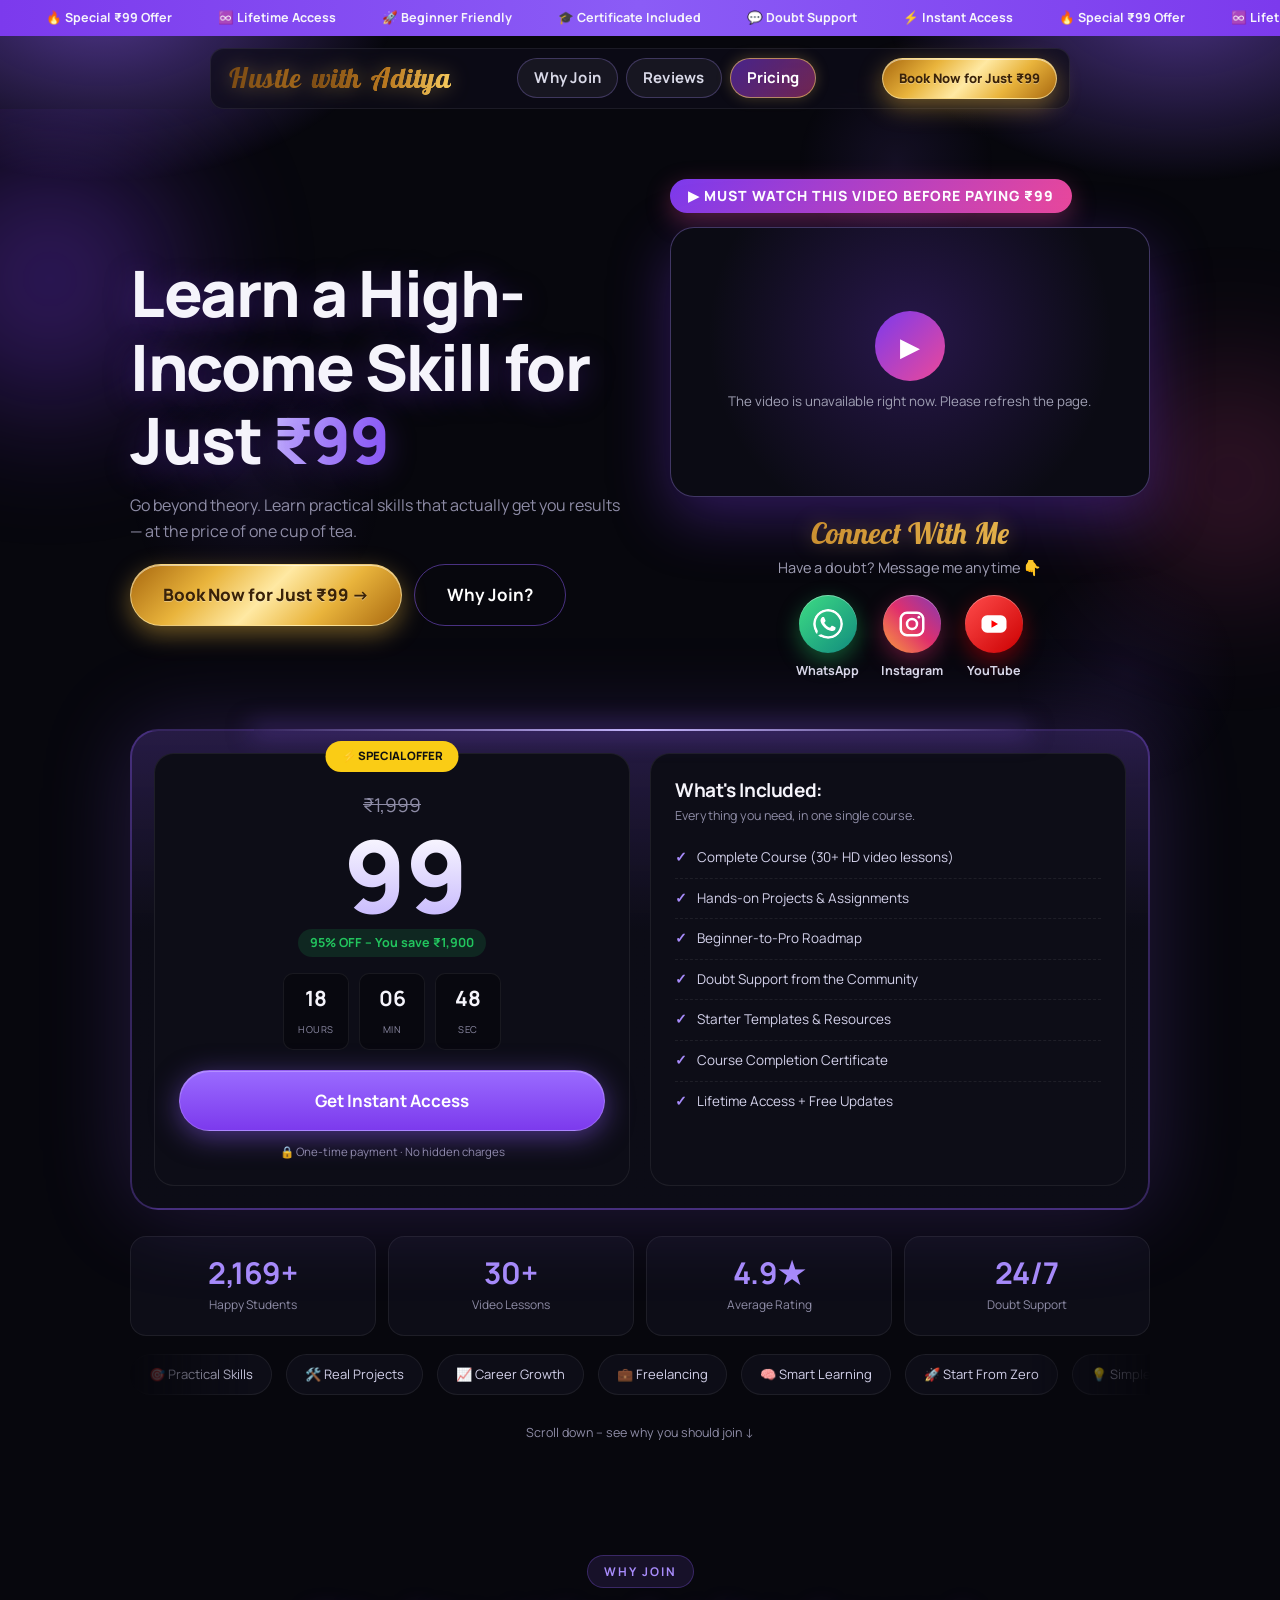
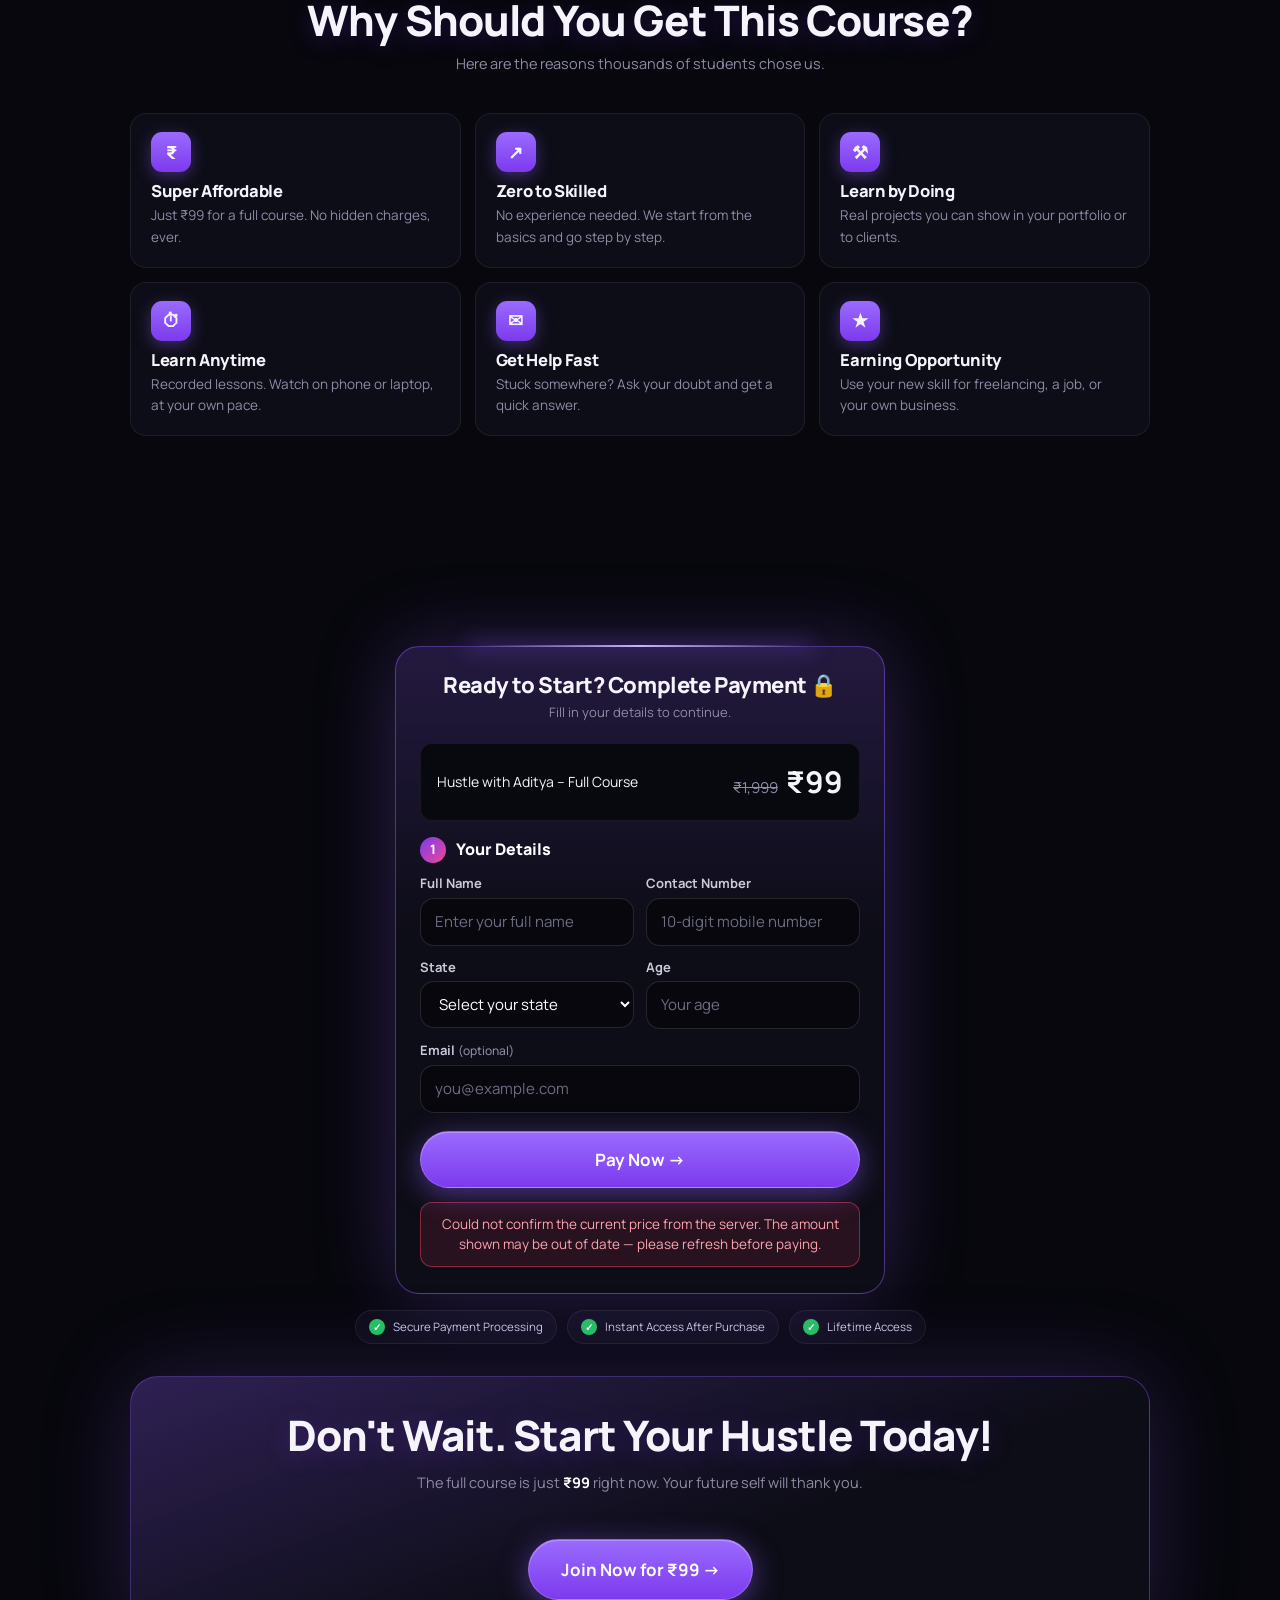
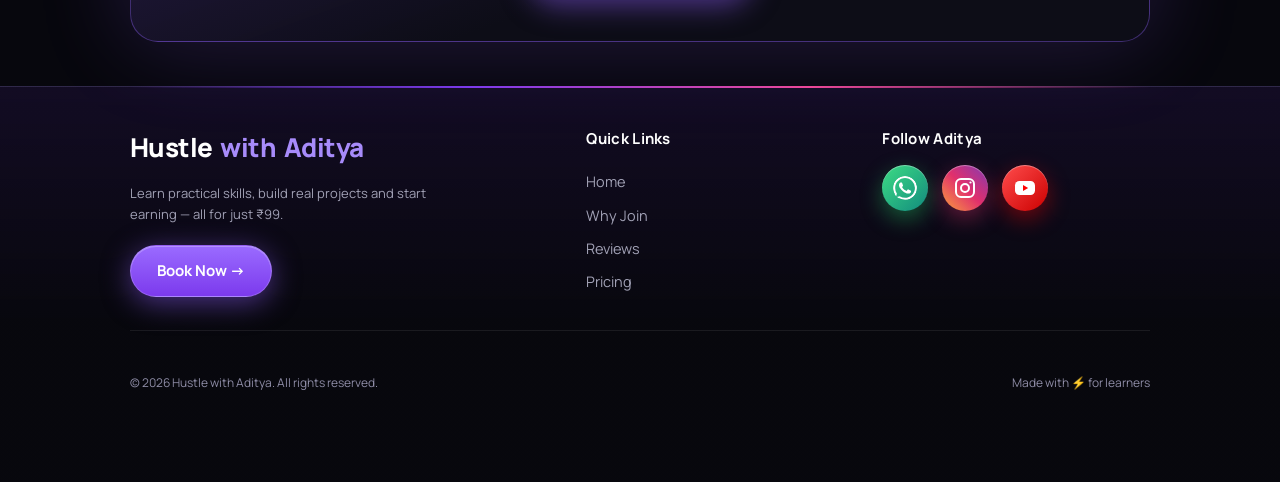
==== index.html @ 0414424e "frontend first commit" ====
<!DOCTYPE html>
<html lang="en">
<head>
<meta charset="UTF-8">
<meta name="viewport" content="width=device-width, initial-scale=1">
<title>Hustle with Aditya – Only ₹99</title>
<meta name="description" content="Learn a high-income skill for just ₹99. Beginner friendly, practical, lifetime access.">
<link href="https://fonts.googleapis.com/css2?family=Manrope:wght@400;500;600;700;800&display=swap" rel="stylesheet">

<link href="https://fonts.googleapis.com/css2?family=Lobster&display=swap" rel="stylesheet">
<link rel="icon" href="data:image/svg+xml,%3Csvg xmlns=%27http://www.w3.org/2000/svg%27 viewBox=%270 0 100 100%27%3E%3Ctext y=%27.9em%27 font-size=%2790%27%3E⚡%3C/text%3E%3C/svg%3E">
<link rel="stylesheet" href="css/main.css">
<link rel="stylesheet" href="css/custom.css">
</head>
<body>
<div class="progress" id="progress"></div>

<!-- ============ TOP TICKER ============ -->
<div class="ticker"><div class="move">
  <span>🔥 Special ₹99 Offer</span><span>♾️ Lifetime Access</span><span>🚀 Beginner Friendly</span><span>🎓 Certificate Included</span><span>💬 Doubt Support</span><span>⚡ Instant Access</span>
  <span>🔥 Special ₹99 Offer</span><span>♾️ Lifetime Access</span><span>🚀 Beginner Friendly</span><span>🎓 Certificate Included</span><span>💬 Doubt Support</span><span>⚡ Instant Access</span>
</div></div>

<!-- ============ NAVBAR ============ -->
<header id="header">
  <div class="nav">
    <a href="#top" class="logo">Hustle <span>with Aditya</span></a>
    <div class="links" id="links">
      <a href="#why">Why Join</a><a href="#reviews">Reviews</a><a href="#pay">Pricing</a>
    </div>
    <a href="#pay" class="btn btn-gold">Book Now<span class="long"> for Just ₹99</span></a>
    <button class="burger" id="burger" aria-label="Menu">☰</button>
  </div>
</header>

<!-- ======================================================= -->
<!-- PAGE 1 : ₹99 + ALL DETAILS                              -->
<!-- ======================================================= -->
<section class="hero" id="top">
  <div class="blob a"></div><div class="blob b"></div>
  <div class="wrap">
    <!-- HERO: text on left, video on right -->
    <div class="hero-split">
      <div class="hero-copy">
        <h1>Learn a High-Income Skill for Just <span class="gt">₹99</span></h1>
        <p class="lead">Go beyond theory. Learn practical skills that actually get you results — at the price of one cup of tea.</p>
        <div class="cta-row">
          <a href="#pay" class="btn lg pulse btn-gold">Book Now for Just ₹99 →</a>
          <a href="#why" class="btn lg ghost">Why Join?</a>
        </div>
      </div>

      <!-- VIDEO AREA: the hero video is set from the Super Admin (Bunny.net) and loaded by js/modules/video.js -->
      <div class="hero-video">
        <div class="must-watch">▶ Must Watch This Video Before Paying ₹99</div>
        <div class="video-box" id="videoBox">
          <div class="video-ph" id="heroVideoMsg" role="status"><span class="play">▶</span><small>Loading video…</small></div>
        </div>

        <!-- CONNECT WITH ME -->
        <div class="connect">
          <div class="connect-title">Connect With Me</div>
          <p class="connect-sub">Have a doubt? Message me anytime 👇</p>
          <div class="connect-icons">
            <a class="soc wa" href="https://wa.me/917052866594?text=Hi%20Aditya%2C%20I%20want%20to%20know%20more%20about%20the%20course." target="_blank" rel="noopener noreferrer" aria-label="Chat on WhatsApp"><svg viewBox="0 0 24 24" aria-hidden="true"><path fill="#fff" d="M17.472 14.382c-.297-.149-1.758-.867-2.03-.967-.273-.099-.471-.148-.67.15-.197.297-.767.966-.94 1.164-.173.199-.347.223-.644.075-.297-.15-1.255-.463-2.39-1.475-.883-.788-1.48-1.761-1.653-2.059-.173-.297-.018-.458.13-.606.134-.133.298-.347.446-.52.149-.174.198-.298.298-.497.099-.198.05-.371-.025-.52-.075-.149-.669-1.612-.916-2.207-.242-.579-.487-.5-.669-.51-.173-.008-.371-.01-.57-.01-.198 0-.52.074-.792.372-.272.297-1.04 1.016-1.04 2.479 0 1.462 1.065 2.875 1.213 3.074.149.198 2.096 3.2 5.077 4.487.709.306 1.262.489 1.694.625.712.227 1.36.195 1.871.118.571-.085 1.758-.719 2.006-1.413.248-.694.248-1.289.173-1.413-.074-.124-.272-.198-.57-.347m-5.421 7.403h-.004a9.87 9.87 0 01-5.031-1.378l-.361-.214-3.741.982.998-3.648-.235-.374a9.86 9.86 0 01-1.51-5.26c.001-5.45 4.436-9.884 9.888-9.884 2.64 0 5.122 1.03 6.988 2.898a9.825 9.825 0 012.893 6.994c-.003 5.45-4.437 9.884-9.885 9.884m8.413-18.297A11.815 11.815 0 0012.05 0C5.495 0 .16 5.335.157 11.892c0 2.096.547 4.142 1.588 5.945L.057 24l6.305-1.654a11.882 11.882 0 005.683 1.448h.005c6.554 0 11.89-5.335 11.893-11.893a11.821 11.821 0 00-3.48-8.413Z"/></svg><span>WhatsApp</span></a>
            <a class="soc ig" href="https://www.instagram.com/hustlewithaditya_/" target="_blank" rel="noopener noreferrer" aria-label="Follow on Instagram"><svg viewBox="0 0 24 24" aria-hidden="true" fill="none" stroke="#fff" stroke-width="2" stroke-linecap="round" stroke-linejoin="round"><rect x="3" y="3" width="18" height="18" rx="5"/><circle cx="12" cy="12" r="4"/><circle cx="17.5" cy="6.5" r="1.1" fill="#fff" stroke="none"/></svg><span>Instagram</span></a>
            <a class="soc yt" href="https://youtube.com/@adityasriv_19" target="_blank" rel="noopener noreferrer" aria-label="Watch on YouTube"><svg viewBox="0 0 24 24" aria-hidden="true"><rect x="2" y="5" width="20" height="14" rx="4.5" fill="#fff"/><path d="M10 9l5.2 3L10 15z" fill="#ff0000"/></svg><span>YouTube</span></a>
          </div>
        </div>
      </div>
    </div>

    <div class="frame reveal">
      <div class="fgrid">
        <div class="pricebox">
          <div class="tag" data-offer>⚡ SPECIAL OFFER</div>
          <div class="old" data-compare data-list-price>₹1,999</div>
          <div class="price"><sup data-cur>₹</sup><span data-price-num>99</span></div>
          <div class="save" data-compare data-save>95% OFF – You save ₹1,900</div>
          <div class="timer" data-offer>
            <div><b id="cd-h">00</b><small>Hours</small></div>
            <div><b id="cd-m">00</b><small>Min</small></div>
            <div><b id="cd-s">00</b><small>Sec</small></div>
          </div>
          <a href="#pay" class="btn full lg">Get Instant Access</a>
          <div class="left-note">🔒 One-time payment · No hidden charges</div>
        </div>
        <div class="inc">
          <h3>What's Included:</h3>
          <p class="s">Everything you need, in one single course.</p>
          <ul>
            <li>Complete Course (30+ HD video lessons)</li>
            <li>Hands-on Projects &amp; Assignments</li>
            <li>Beginner-to-Pro Roadmap</li>
            <li>Doubt Support from the Community</li>
            <li>Starter Templates &amp; Resources</li>
            <li>Course Completion Certificate</li>
            <li>Lifetime Access + Free Updates</li>
          </ul>
        </div>
      </div>
    </div>

    <div class="stats">
      <div class="card stat reveal"><b data-count="2169" data-suffix="+">0</b><small>Happy Students</small></div>
      <div class="card stat reveal"><b data-count="30" data-suffix="+">0</b><small>Video Lessons</small></div>
      <div class="card stat reveal"><b data-count="4.9" data-dec="1" data-suffix="★">0</b><small>Average Rating</small></div>
      <div class="card stat reveal"><b>24/7</b><small>Doubt Support</small></div>
    </div>

    <div class="skills"><div class="move">
      <span>🎯 Practical Skills</span><span>🛠️ Real Projects</span><span>📈 Career Growth</span><span>💼 Freelancing</span><span>🧠 Smart Learning</span><span>🚀 Start From Zero</span><span>💡 Simple Language</span>
      <span>🎯 Practical Skills</span><span>🛠️ Real Projects</span><span>📈 Career Growth</span><span>💼 Freelancing</span><span>🧠 Smart Learning</span><span>🚀 Start From Zero</span><span>💡 Simple Language</span>
    </div></div>
    <div class="scroll">Scroll down – see why you should join ↓</div>
  </div>
</section>

<!-- ======================================================= -->
<!-- PAGE 2 : WHY SHOULD YOU GET THIS                        -->
<!-- ======================================================= -->
<section class="section" id="why">
  <div class="wrap">
    <div class="label">Why Join</div>
    <h2 class="reveal">Why Should You Get This Course?</h2>
    <p class="sub reveal">Here are the reasons thousands of students chose us.</p>
    <div class="grid3">
      <div class="card hover feat reveal"><div class="ic">₹</div><h3>Super Affordable</h3><p>Just ₹99 for a full course. No hidden charges, ever.</p></div>
      <div class="card hover feat reveal"><div class="ic">↗</div><h3>Zero to Skilled</h3><p>No experience needed. We start from the basics and go step by step.</p></div>
      <div class="card hover feat reveal"><div class="ic">⚒</div><h3>Learn by Doing</h3><p>Real projects you can show in your portfolio or to clients.</p></div>
      <div class="card hover feat reveal"><div class="ic">⏱</div><h3>Learn Anytime</h3><p>Recorded lessons. Watch on phone or laptop, at your own pace.</p></div>
      <div class="card hover feat reveal"><div class="ic">✉</div><h3>Get Help Fast</h3><p>Stuck somewhere? Ask your doubt and get a quick answer.</p></div>
      <div class="card hover feat reveal"><div class="ic">★</div><h3>Earning Opportunity</h3><p>Use your new skill for freelancing, a job, or your own business.</p></div>
    </div>
  </div>
</section>

<!-- ======================================================= -->
<!-- PAGE 3 : TESTIMONIALS + PAYMENT                         -->
<!-- ======================================================= -->
<section class="section social-proof" id="reviews">
  <div class="wrap">
    <div id="tWrap" hidden>
      <div class="label">Social Proof</div>
      <h2 class="sp-title reveal show">Real People. Real Proof.<br><span class="gt">See What Real Learners Have Done.</span></h2>
      <p class="sub reveal show">Hear it from learners themselves.</p>
      <div class="tgrid" id="tGrid"></div>
    </div>
  </div>
</section>

<section class="section" id="payment-section" style="padding-top:30px">
  <div class="wrap">
    <!-- PAYMENT -->
    <div class="pay reveal" id="pay">
      <h3>Ready to Start? Complete Payment 🔒</h3>
      <p class="s">Fill in your details to continue.</p>
      <div class="sum"><span>Hustle with Aditya – Full Course</span><span><s data-compare data-list-price>₹1,999</s><b>₹99</b></span></div>

      <!-- STEP 1 : CUSTOMER DETAILS -->
      <div class="step-title"><span>1</span>Your Details</div>
      <div class="details" id="details" novalidate>
        <div class="field">
          <label for="cName">Full Name</label>
          <input type="text" id="cName" placeholder="Enter your full name" autocomplete="name" maxlength="60">
          <small class="err" data-for="cName"></small>
        </div>
        <div class="field">
          <label for="cPhone">Contact Number</label>
          <input type="tel" id="cPhone" placeholder="10-digit mobile number" inputmode="numeric" autocomplete="tel-national" maxlength="10">
          <small class="err" data-for="cPhone"></small>
        </div>
        <div class="field">
          <label for="cState">State</label>
          <select id="cState" autocomplete="address-level1"><option value="">Select your state</option><option value="Andaman and Nicobar Islands">Andaman and Nicobar Islands</option><option value="Andhra Pradesh">Andhra Pradesh</option><option value="Arunachal Pradesh">Arunachal Pradesh</option><option value="Assam">Assam</option><option value="Bihar">Bihar</option><option value="Chandigarh">Chandigarh</option><option value="Chhattisgarh">Chhattisgarh</option><option value="Dadra and Nagar Haveli and Daman and Diu">Dadra and Nagar Haveli and Daman and Diu</option><option value="Delhi">Delhi</option><option value="Goa">Goa</option><option value="Gujarat">Gujarat</option><option value="Haryana">Haryana</option><option value="Himachal Pradesh">Himachal Pradesh</option><option value="Jammu and Kashmir">Jammu and Kashmir</option><option value="Jharkhand">Jharkhand</option><option value="Karnataka">Karnataka</option><option value="Kerala">Kerala</option><option value="Ladakh">Ladakh</option><option value="Lakshadweep">Lakshadweep</option><option value="Madhya Pradesh">Madhya Pradesh</option><option value="Maharashtra">Maharashtra</option><option value="Manipur">Manipur</option><option value="Meghalaya">Meghalaya</option><option value="Mizoram">Mizoram</option><option value="Nagaland">Nagaland</option><option value="Odisha">Odisha</option><option value="Puducherry">Puducherry</option><option value="Punjab">Punjab</option><option value="Rajasthan">Rajasthan</option><option value="Sikkim">Sikkim</option><option value="Tamil Nadu">Tamil Nadu</option><option value="Telangana">Telangana</option><option value="Tripura">Tripura</option><option value="Uttar Pradesh">Uttar Pradesh</option><option value="Uttarakhand">Uttarakhand</option><option value="West Bengal">West Bengal</option><option value="Outside India">Outside India</option></select>
          <small class="err" data-for="cState"></small>
        </div>
        <div class="field">
          <label for="cAge">Age</label>
          <input type="number" id="cAge" placeholder="Your age" min="13" max="100" inputmode="numeric">
          <small class="err" data-for="cAge"></small>
        </div>
        <div class="field field-wide">
          <label for="cEmail">Email <span class="opt">(optional)</span></label>
          <input type="email" id="cEmail" placeholder="you@example.com" autocomplete="email" inputmode="email" maxlength="80">
          <small class="err" data-for="cEmail"></small>
        </div>
      </div>

      <div class="hp" aria-hidden="true"><label for="cWebsite">Leave this empty</label><input id="cWebsite" name="website" type="text" tabindex="-1" autocomplete="off"></div>
            <button class="btn full lg pulse" id="payBtn" type="button">Pay Now →</button>
      <div class="pay-status" id="payStatus" role="status" aria-live="polite" hidden></div>
      <div class="pay-status" id="priceNote" role="status" hidden></div>
    </div>
    <div class="badges"><span>Secure Payment Processing</span><span>Instant Access After Purchase</span><span>Lifetime Access</span></div>
  </div>
</section>

<!-- ============ FINAL CTA ============ -->
<section style="padding:10px 0 20px">
  <div class="wrap">
    <div class="final reveal">
      <h2>Don't Wait. Start Your Hustle Today!</h2>
      <p class="sub">The full course is just <b style="color:#fff">₹99</b> right now. Your future self will thank you.</p>
      <a href="#pay" class="btn lg pulse">Join Now for ₹99 →</a>
    </div>
  </div>
</section>

<!-- ============ FOOTER ============ -->
<footer class="site-footer">
  <div class="wrap">
    <div class="sf-top">
      <div class="sf-brand">
        <a href="#top" class="logo">Hustle <span>with Aditya</span></a>
        <p>Learn practical skills, build real projects and start earning — all for just ₹99.</p>
        <a href="#pay" class="btn">Book Now →</a>
      </div>
      <div class="sf-col">
        <h4>Quick Links</h4>
        <a href="#top">Home</a>
        <a href="#why">Why Join</a>
        <a href="#reviews">Reviews</a>
        <a href="#pay">Pricing</a>
      </div>
      <div class="sf-col">
        <h4>Follow Aditya</h4>
        <div class="sf-social">
          <a class="soc wa" href="https://wa.me/917052866594?text=Hi%20Aditya%2C%20I%20want%20to%20know%20more%20about%20the%20course." target="_blank" rel="noopener noreferrer" aria-label="Chat on WhatsApp"><svg viewBox="0 0 24 24" aria-hidden="true"><path fill="#fff" d="M17.472 14.382c-.297-.149-1.758-.867-2.03-.967-.273-.099-.471-.148-.67.15-.197.297-.767.966-.94 1.164-.173.199-.347.223-.644.075-.297-.15-1.255-.463-2.39-1.475-.883-.788-1.48-1.761-1.653-2.059-.173-.297-.018-.458.13-.606.134-.133.298-.347.446-.52.149-.174.198-.298.298-.497.099-.198.05-.371-.025-.52-.075-.149-.669-1.612-.916-2.207-.242-.579-.487-.5-.669-.51-.173-.008-.371-.01-.57-.01-.198 0-.52.074-.792.372-.272.297-1.04 1.016-1.04 2.479 0 1.462 1.065 2.875 1.213 3.074.149.198 2.096 3.2 5.077 4.487.709.306 1.262.489 1.694.625.712.227 1.36.195 1.871.118.571-.085 1.758-.719 2.006-1.413.248-.694.248-1.289.173-1.413-.074-.124-.272-.198-.57-.347m-5.421 7.403h-.004a9.87 9.87 0 01-5.031-1.378l-.361-.214-3.741.982.998-3.648-.235-.374a9.86 9.86 0 01-1.51-5.26c.001-5.45 4.436-9.884 9.888-9.884 2.64 0 5.122 1.03 6.988 2.898a9.825 9.825 0 012.893 6.994c-.003 5.45-4.437 9.884-9.885 9.884m8.413-18.297A11.815 11.815 0 0012.05 0C5.495 0 .16 5.335.157 11.892c0 2.096.547 4.142 1.588 5.945L.057 24l6.305-1.654a11.882 11.882 0 005.683 1.448h.005c6.554 0 11.89-5.335 11.893-11.893a11.821 11.821 0 00-3.48-8.413Z"/></svg></a>
          <a class="soc ig" href="https://www.instagram.com/hustlewithaditya_/" target="_blank" rel="noopener noreferrer" aria-label="Follow on Instagram"><svg viewBox="0 0 24 24" aria-hidden="true" fill="none" stroke="#fff" stroke-width="2" stroke-linecap="round" stroke-linejoin="round"><rect x="3" y="3" width="18" height="18" rx="5"/><circle cx="12" cy="12" r="4"/><circle cx="17.5" cy="6.5" r="1.1" fill="#fff" stroke="none"/></svg></a>
          <a class="soc yt" href="https://youtube.com/@adityasriv_19" target="_blank" rel="noopener noreferrer" aria-label="Watch on YouTube"><svg viewBox="0 0 24 24" aria-hidden="true"><rect x="2" y="5" width="20" height="14" rx="4.5" fill="#fff"/><path d="M10 9l5.2 3L10 15z" fill="#ff0000"/></svg></a>
        </div>
      </div>
    </div>
    <div class="sf-bottom">
      <small>© 2026 Hustle with Aditya. All rights reserved.</small>
      <small>Made with ⚡ for learners</small>
    </div>
  </div>
</footer>

<div class="sticky"><div><b>₹99</b><s data-compare data-list-price>₹1,999</s></div><a href="#pay" class="btn">Book Now</a></div>

<!-- scripts (config.js must be first) -->
<script src="https://checkout.razorpay.com/v1/checkout.js"></script>
<script src="js/config.js"></script>
<script src="js/modules/api.js"></script>
<script src="js/modules/navbar.js"></script>
<script src="js/modules/countdown.js"></script>
<script src="js/modules/counters.js"></script>
<script src="js/modules/reveal.js"></script>
<script src="js/modules/price.js"></script>
<script src="js/modules/video.js"></script>
<script src="js/modules/testimonials.js"></script>
<script src="js/modules/payment.js"></script>
<script src="js/pop.js"></script>
<script src="js/details.js"></script>
<script src="js/menu-close.js"></script>
</body>
</html>
---- css/main.css ----
/* ===== MAIN STYLESHEET – imports every part (order matters, responsive last) ===== */
@import url('base/variables.css');
@import url('base/base.css');
@import url('components/components.css');
@import url('layout/navbar.css');
@import url('sections/hero.css');
@import url('sections/why.css');
@import url('sections/curriculum.css');
@import url('sections/bonus.css');
@import url('sections/instructor.css');
@import url('sections/feedback.css');
@import url('sections/reviews.css');
@import url('sections/payment.css');
@import url('sections/faq.css');
@import url('layout/footer.css');
@import url('layout/responsive.css');
---- css/custom.css ----
/* =========================================================
   custom.css  (loaded AFTER main.css so it overrides it)
   1) Capsule (pill) buttons   2) Hero video layout
   ========================================================= */

/* ---------- 1. CAPSULE BUTTONS ---------- */
.btn,
a.btn,
button.btn {
  border-radius: 999px !important;
}
.btn.ghost { border-radius: 999px !important; }

/* glow/dark box around the main CTA row also becomes capsule */
.cta-row { border-radius: 999px; }

/* ---------- 2. HERO: TEXT LEFT + VIDEO RIGHT ---------- */
.hero-split {
  display: grid;
  grid-template-columns: 1.05fr 1fr;
  gap: 48px;
  align-items: center;
  text-align: left;
  margin-bottom: 56px;
}
.hero-copy { text-align: left; }
.hero-copy h1 { text-align: left; margin-left: 0; }
.hero-copy .lead { text-align: left; margin-left: 0; margin-right: 0; }
.hero-copy .cta-row { justify-content: flex-start; }
.hero-copy .chips { justify-content: flex-start; }

.hero-video { width: 100%; }
.video-box {
  position: relative;
  width: 100%;
  aspect-ratio: 16 / 9;
  border-radius: 24px;
  overflow: hidden;
  background: #0b0b14;
  border: 1px solid rgba(167, 139, 250, .35);
  box-shadow: 0 20px 60px rgba(124, 58, 237, .35);
}
.video-box video,
.video-box iframe {
  position: absolute; inset: 0;
  width: 100%; height: 100%;
  border: 0; object-fit: cover;
  z-index: 2;
  background: #0b0b14;
}
/* placeholder shown behind the video until a video file is added */
.video-ph {
  position: absolute; inset: 0; z-index: 1;
  display: flex; flex-direction: column;
  align-items: center; justify-content: center; gap: 10px;
  color: #a1a1b5;
  background: radial-gradient(circle at 50% 40%, rgba(124,58,237,.25), transparent 70%);
}
.video-ph .play {
  width: 70px; height: 70px; border-radius: 50%;
  display: grid; place-items: center; font-size: 26px; color: #fff;
  background: linear-gradient(135deg, #7c3aed, #ec4899);
}

/* ---------- tablet / mobile: video goes below the text ---------- */
@media (max-width: 900px) {
  .hero-split { grid-template-columns: 1fr; gap: 32px; text-align: center; }
  .hero-copy,
  .hero-copy h1,
  .hero-copy .lead { text-align: center; margin-left: auto; margin-right: auto; }
  .hero-copy .cta-row,
  .hero-copy .chips { justify-content: center; }
}

/* ---------- 3. FOOTER ---------- */
footer.site-footer {
  position: relative;
  margin-top: 40px;
  padding: 56px 0 90px;           /* extra bottom space so sticky bar never covers text */
  text-align: left;
  background: linear-gradient(180deg, rgba(124,58,237,.10), rgba(8,8,14,.95) 60%);
  border-top: 1px solid rgba(167,139,250,.25);
}
footer.site-footer::before {       /* glowing gradient line on top */
  content: ""; position: absolute; top: -1px; left: 10%; right: 10%; height: 2px;
  background: linear-gradient(90deg, transparent, #7c3aed, #ec4899, transparent);
  filter: blur(.5px);
}
.sf-top {
  display: grid;
  grid-template-columns: 1.6fr 1fr 1fr;
  gap: 40px;
  padding-bottom: 36px;
  border-bottom: 1px solid rgba(255,255,255,.08);
}
.sf-brand p { color: #a1a1b5; max-width: 340px; margin: 14px 0 20px; line-height: 1.6; }
.sf-col h4 { color: #fff; font-size: 15px; margin: 0 0 14px; letter-spacing: .3px; }
.sf-col a {
  display: block; color: #a1a1b5; text-decoration: none;
  padding: 5px 0; font-size: 14.5px; transition: color .2s, transform .2s;
}
.sf-col a:hover { color: #c4b5fd; transform: translateX(4px); }
.sf-bottom {
  display: flex; justify-content: space-between; gap: 12px; flex-wrap: wrap;
  padding-top: 22px; color: #7c7c92;
}
@media (max-width: 800px) {
  .sf-top { grid-template-columns: 1fr 1fr; }
  .sf-brand { grid-column: 1 / -1; }
}
@media (max-width: 480px) {
  .sf-top { grid-template-columns: 1fr; }
  .sf-bottom { justify-content: center; text-align: center; }
}

/* ---------- 4. "MUST WATCH" LABEL ---------- */
.must-watch {
  display: inline-block;
  margin-bottom: 14px;
  padding: 8px 18px;
  border-radius: 999px;
  font-weight: 800; font-size: 14px; letter-spacing: 1px; text-transform: uppercase;
  color: #fff;
  background: linear-gradient(135deg, #7c3aed, #ec4899);
  box-shadow: 0 8px 24px rgba(236,72,153,.35);
}

/* ---------- 6. POP-UP STYLE HEADINGS (all sections) ---------- */
h1, h2, h3 { font-weight: 800; letter-spacing: -0.02em; line-height: 1.15; }
h1 { text-shadow: 0 6px 30px rgba(124,58,237,.35); }
h2 { text-shadow: 0 4px 24px rgba(124,58,237,.28); }
h1.pop, h2.pop { opacity: 0; transform: scale(.85) translateY(24px); }
h1.pop-in, h2.pop-in { animation: popUp .7s cubic-bezier(.34,1.56,.64,1) forwards; }
@keyframes popUp {
  0%   { opacity: 0; transform: scale(.85) translateY(24px); }
  70%  { opacity: 1; transform: scale(1.04) translateY(0); }
  100% { opacity: 1; transform: scale(1) translateY(0); }
}
@media (prefers-reduced-motion: reduce) {
  h1.pop, h2.pop { opacity: 1; transform: none; animation: none !important; }
}

/* ---------- 7. PAYMENT BOX: DETAILS FORM ---------- */
.pay .step-title {
  display: flex; align-items: center; gap: 10px;
  margin: 22px 0 12px; text-align: left;
  font-weight: 800; font-size: 16px; color: #fff;
}
.pay .step-title span {
  width: 26px; height: 26px; border-radius: 50%;
  display: grid; place-items: center; font-size: 13px;
  background: linear-gradient(135deg, #7c3aed, #ec4899);
}
.pay .details {
  display: grid; grid-template-columns: 1fr 1fr; gap: 14px 14px; text-align: left;
}
.pay .field { display: flex; flex-direction: column; gap: 6px; }
.pay .field label { font-size: 13px; font-weight: 700; color: #c9c9da; }
.pay .field input,
.pay .field select {
  width: 100%; padding: 13px 16px; font: inherit; font-size: 15px; color: #fff;
  background: #07070d; border: 1px solid rgba(255,255,255,.12);
  border-radius: 14px; outline: none; transition: border-color .2s, box-shadow .2s;
}
.pay .field select option { background: #0b0b14; color: #fff; }
.pay .field input::placeholder { color: #6d6d83; }
.pay .field input:focus,
.pay .field select:focus {
  border-color: #8b5cf6; box-shadow: 0 0 0 3px rgba(139,92,246,.25);
}
.pay .field .invalid { border-color: #f43f5e; }
.pay .err { min-height: 0; color: #fb7185; font-size: 12.5px; }
.pay .err:empty { display: none; }
@media (max-width: 560px) { .pay .details { grid-template-columns: 1fr; } }

/* ---------- 8. LOGO TEXT: H1-style bold + pop-in ---------- */
header .logo, footer .logo {
  font-weight: 800; letter-spacing: -0.02em; gap: 0;
}
header .logo { animation: popUp .8s cubic-bezier(.34,1.56,.64,1) both; }
@media (prefers-reduced-motion: reduce) { header .logo { animation: none; } }

/* pay box: spacing before the Pay Now button now that payment methods are gone */
.pay .details { margin-bottom: 22px; }

/* ---------- 9. NAVBAR LINKS: bigger & clearer ---------- */
header .links a {
  font-weight: 700;
  transition: color .2s, text-shadow .2s, transform .2s;
}
header .links a:not(.active) { color: #d9d9e8; }
header .links a:hover { color: #fff; text-shadow: 0 0 14px rgba(167,139,250,.9); transform: translateY(-2px); }
@media (min-width: 901px) {
  header .links { gap: 6px; }
  header .links a { font-size: 17.5px; padding: 8px 14px; }
}

/* ---------- 10. ALL BUTTONS: jump + shine ---------- */
.btn {
  position: relative;
  overflow: hidden;
  isolation: isolate;
  animation: btnJump 3.2s ease-in-out infinite;
  transition: transform .25s cubic-bezier(.34,1.56,.64,1), box-shadow .25s, filter .25s;
}
/* shine streak that sweeps across the button */
.btn::after {
  content: "";
  position: absolute; top: -20%; bottom: -20%; left: -80%;
  width: 55%;
  background: linear-gradient(105deg, transparent 0%, rgba(255,255,255,.65) 50%, transparent 100%);
  transform: skewX(-20deg);
  pointer-events: none;
  z-index: 1;
  animation: btnShine 3.2s ease-in-out infinite;
}
/* cursor NOT on button: gentle attention-grabbing jump + shine (above).
   cursor ON button: bigger lift, brighter glow, fast shine */
.btn:hover {
  animation: none;
  transform: translateY(-5px) scale(1.07);
  box-shadow: 0 14px 34px rgba(168,85,247,.6), 0 0 0 4px rgba(167,139,250,.18);
  filter: brightness(1.12);
}
.btn:hover::after { animation: btnShineFast .7s linear infinite; }
.btn:active { transform: translateY(-1px) scale(.98); }

@keyframes btnJump {
  0%, 38%, 100% { transform: translateY(0) scale(1); }
  8%  { transform: translateY(-9px) scale(1.04); }
  16% { transform: translateY(0) scale(.98); }
  24% { transform: translateY(-4px) scale(1.02); }
  32% { transform: translateY(0) scale(1); }
}
@keyframes btnShine {
  0%, 20%  { left: -80%; }
  55%, 100% { left: 140%; }
}
@keyframes btnShineFast {
  0%   { left: -80%; }
  100% { left: 140%; }
}
@media (prefers-reduced-motion: reduce) {
  .btn, .btn::after { animation: none !important; }
}

/* ---------- 11. NAVBAR LOGO TEXT: golden-brown shine ---------- */
header .logo,
header .logo span {
  background-image: linear-gradient(100deg,
    #7a4a14 0%, #b9781f 22%, #f5c85c 40%, #fff1b8 50%, #f5c85c 60%, #b9781f 78%, #7a4a14 100%);
  background-size: 250% 100%;
  -webkit-background-clip: text;
          background-clip: text;
  -webkit-text-fill-color: transparent;
  color: transparent;
}
header .logo {
  filter: drop-shadow(0 0 10px rgba(245,200,92,.35));
  animation: popUp .8s cubic-bezier(.34,1.56,.64,1) both,
             goldShine 4s linear .8s infinite;
}
header .logo span { animation: goldShine 4s linear .8s infinite; }
@keyframes goldShine {
  0%   { background-position: 130% 0; }
  100% { background-position: -130% 0; }
}
@media (prefers-reduced-motion: reduce) {
  header .logo, header .logo span { animation: none; background-position: 50% 0; }
}

/* ---------- 12. LOGO: space between "Hustle" and "with Aditya" ---------- */
header .logo, footer .logo { gap: .3em; }

/* ---------- 13. LOGO: normal text flow so the space is always shown ---------- */
header .logo, footer .logo {
  display: inline-block;
  gap: 0;
  white-space: nowrap;
  word-spacing: .12em;
}
header .logo span, footer .logo span { display: inline; }

/* =========================================================
   14. MOBILE-FIRST POLISH (phones & small tablets)
   ========================================================= */
html { -webkit-text-size-adjust: 100%; }
body { overflow-x: hidden; -webkit-tap-highlight-color: transparent; }
img, video, iframe, svg { max-width: 100%; }
.hero { overflow: hidden; }
.sticky { padding-bottom: calc(10px + env(safe-area-inset-bottom, 0px)); }

/* touch devices: no "stuck" hover effects, keep the idle jump + shine */
@media (hover: none) {
  .btn:hover { animation: btnJump 3.2s ease-in-out infinite; transform: none; filter: none; }
  .btn:hover::after { animation: btnShine 3.2s ease-in-out infinite; }
  header .links a:hover { transform: none; text-shadow: none; }
  .sf-col a:hover { transform: none; }
}

/* ---------- tablet ( <= 900px ) ---------- */
@media (max-width: 900px) {
  .fgrid { grid-template-columns: 1fr !important; }
  .grid3, .tgrid { grid-template-columns: repeat(2, 1fr) !important; }
  .hero-video { text-align: center; }
  .must-watch { margin-bottom: 12px; }
  header .links a { font-size: 17px; }
}

/* ---------- phone ( <= 768px ) ---------- */
@media (max-width: 768px) {
  .wrap { padding-left: 18px !important; padding-right: 18px !important; }
  .section { padding-top: 54px; padding-bottom: 20px; }

  /* typography */
  h1 { font-size: clamp(30px, 8.4vw, 42px) !important; line-height: 1.12; }
  h2 { font-size: clamp(25px, 6.8vw, 34px) !important; line-height: 1.18; }
  .lead { font-size: 16px; line-height: 1.6; }
  .sub { font-size: 15px; }

  /* top ticker + navbar */
  .ticker { font-size: 12.5px; }
  header .logo { font-size: 18px; }
  header .nav > .btn { padding: 10px 18px; font-size: 14px; }

  /* hero */
  .hero { padding-top: 22px; }
  .hero-split { gap: 26px; margin-bottom: 36px; }
  .hero-copy .cta-row {
    flex-direction: column; align-items: stretch; gap: 12px;
    width: 100%;
  }
  .hero-copy .cta-row .btn {
    width: 100%; justify-content: center; text-align: center;
    padding-top: 16px; padding-bottom: 16px; font-size: 16px;
  }
  .video-box { border-radius: 18px; }

  /* offer box */
  .pricebox .price { font-size: 64px; }
  .timer { gap: 10px; }
  .timer > div { min-width: 0; flex: 1; }

  /* stats / scrolling strips */
  .stats { grid-template-columns: repeat(2, 1fr) !important; gap: 12px; }
  .scroll { display: none; }

  /* payment box */
  .pay { padding: 24px 16px !important; border-radius: 22px; }
  .pay .sum { flex-wrap: wrap; gap: 8px; }
  .pay .field input, .pay .field select { font-size: 16px; padding: 14px 16px; } /* 16px stops iPhone auto-zoom */
  .pay .details { margin-bottom: 18px; }
  #payBtn { padding-top: 17px; padding-bottom: 17px; font-size: 17px; }

  .badges { flex-direction: column; align-items: stretch; gap: 10px; }
  .badges span { text-align: center; }
  .rating-bar { flex-wrap: wrap; justify-content: center; gap: 6px 12px; text-align: center; }

  /* final call-to-action */
  .final { padding: 34px 18px !important; border-radius: 24px; }
  .final .btn { width: 100%; justify-content: center; }
}

/* ---------- small phone ( <= 600px ) ---------- */
@media (max-width: 600px) {
  .grid3, .tgrid { grid-template-columns: 1fr !important; }
  .btn.lg { font-size: 16px; }
}

/* ---------- very small phone ( <= 380px ) ---------- */
@media (max-width: 380px) {
  h1 { font-size: 28px !important; }
  header .logo { font-size: 16px; }
  header .nav > .btn { display: none; }   /* sticky "Book Now" bar already covers this */
  .pricebox .price { font-size: 54px; }
  .stats { gap: 10px; }
}

/* ---------- 15. EMAIL FIELD (optional) ---------- */
.pay .field-wide { grid-column: 1 / -1; }
.pay .field .opt { font-weight: 500; color: #8a8aa0; font-size: 12px; }

/* ---------- 16. FOOTER ON PHONE: centered + shining ---------- */
@media (max-width: 768px) {
  footer.site-footer {
    text-align: center;
    padding: 46px 0 100px;
    overflow: hidden;
    background:
      radial-gradient(120% 60% at 50% 0%, rgba(168,85,247,.28), transparent 70%),
      linear-gradient(180deg, rgba(124,58,237,.12), rgba(8,8,14,.98) 65%);
  }
  /* animated light sweeping across the whole footer */
  footer.site-footer::after {
    content: ""; position: absolute; top: 0; bottom: 0; left: -60%;
    width: 45%; pointer-events: none;
    background: linear-gradient(105deg, transparent, rgba(255,255,255,.07) 50%, transparent);
    transform: skewX(-18deg);
    animation: footSweep 5s ease-in-out infinite;
  }
  /* glowing top line, now animated */
  footer.site-footer::before {
    height: 3px; left: 0; right: 0;
    background: linear-gradient(90deg, transparent, #7c3aed, #ec4899, #f5c85c, #ec4899, #7c3aed, transparent);
    background-size: 200% 100%;
    box-shadow: 0 0 18px rgba(236,72,153,.7);
    animation: footLine 4s linear infinite;
  }
  /* brand name: same golden shine as the navbar logo */
  footer.site-footer .logo {
    font-size: 22px;
    background-image: linear-gradient(100deg, #7a4a14 0%, #b9781f 22%, #f5c85c 40%, #fff1b8 50%, #f5c85c 60%, #b9781f 78%, #7a4a14 100%);
    background-size: 250% 100%;
    -webkit-background-clip: text; background-clip: text;
    -webkit-text-fill-color: transparent; color: transparent;
    animation: goldShine 4s linear infinite;
  }
  footer.site-footer .logo span {
    background-image: inherit; background-size: inherit;
    -webkit-background-clip: text; background-clip: text;
    -webkit-text-fill-color: transparent; color: transparent;
  }
  .sf-brand p { margin-left: auto; margin-right: auto; }
  .sf-brand .btn { margin: 0 auto; }
  .sf-col a { display: inline-block; padding: 7px 12px; }
  .sf-col a:hover { color: #f5c85c; }
  .sf-col h4 { color: #f5c85c; text-shadow: 0 0 14px rgba(245,200,92,.45); }
  .sf-bottom { justify-content: center; text-align: center; }
}
@keyframes footSweep { 0%, 15% { left: -60%; } 70%, 100% { left: 130%; } }
@keyframes footLine  { 0% { background-position: 0% 0; } 100% { background-position: 200% 0; } }
@media (prefers-reduced-motion: reduce) {
  footer.site-footer::before, footer.site-footer::after, footer.site-footer .logo { animation: none !important; }
}

/* =========================================================
   17. COMPACT LAYOUT  (tighter spacing in every section)
   ========================================================= */
/* section spacing */
#why { padding-top: 52px !important; }
#reviews { padding-top: 24px !important; }
.section { padding-bottom: 22px !important; }
.section .label { margin-bottom: 8px; }
.section h2 { margin-top: 0; margin-bottom: 8px; }
.section .sub { margin-top: 0; margin-bottom: 22px; }

/* hero */
.hero-split { gap: 36px; margin-bottom: 30px; }
.hero-copy .lead { margin-top: 12px; margin-bottom: 20px; }
.stats { margin-top: 26px; margin-bottom: 18px; gap: 12px; }
.skills { margin-top: 14px; margin-bottom: 8px; }

/* cards & grids */
.grid3, .tgrid { gap: 14px; }
.card.feat { padding: 18px 20px; }
.card.feat .ic { margin-bottom: 10px; }
.card.feat h3 { margin-bottom: 4px; }
.card.t { padding: 18px 20px; }
.rating-bar { margin-top: 18px; margin-bottom: 20px; }

/* payment box */
.pay { padding: 26px 24px !important; }
.pay .s { margin-bottom: 14px; }
.pay .sum { margin-bottom: 4px; padding-top: 14px; padding-bottom: 14px; }
.pay .step-title { margin: 16px 0 10px; }
.pay .details { gap: 11px 12px; margin-bottom: 18px; }
.pay .field { gap: 4px; }
.pay .field input, .pay .field select { padding: 11px 14px; }
.badges { margin-top: 16px; gap: 10px; }

/* final call-to-action + footer */
.final { padding: 34px 24px !important; }
.final .sub { margin-bottom: 18px; }
footer.site-footer { margin-top: 24px; padding-top: 40px; }
.sf-top { gap: 28px; padding-bottom: 26px; }
.sf-bottom { padding-top: 16px; }

/* phones: even tighter */
@media (max-width: 768px) {
  #why { padding-top: 38px !important; }
  #reviews { padding-top: 18px !important; }
  .section { padding-bottom: 12px !important; }
  .section .sub { margin-bottom: 16px; }
  .hero-split { gap: 20px; margin-bottom: 22px; }
  .hero-copy .lead { margin-bottom: 16px; }
  .stats { margin-top: 20px; gap: 10px; }
  .grid3, .tgrid { gap: 10px; }
  .card.feat, .card.t { padding: 15px 16px; }
  .pay { padding: 20px 14px !important; }
  .pay .details { gap: 10px; margin-bottom: 14px; }
  .final { padding: 26px 16px !important; }
  footer.site-footer { margin-top: 16px; padding-top: 34px; }
  .sf-top { gap: 22px; padding-bottom: 20px; }
}

/* longer "Must Watch" label: allow it to wrap neatly on small screens */
.must-watch { max-width: 100%; line-height: 1.3; text-align: center; }
@media (max-width: 480px) { .must-watch { font-size: 12.5px; padding: 8px 14px; } }

/* =========================================================
   18. NAVBAR LINKS: smaller + attractive capsule chips
   ========================================================= */
header .links { gap: 8px; }
header .links a {
  font-size: 15px !important;
  font-weight: 700;
  letter-spacing: .2px;
  padding: 7px 16px !important;
  border-radius: 999px;
  white-space: nowrap;
  color: #e6e0ff;
  background: rgba(255,255,255,.05);
  border: 1px solid rgba(167,139,250,.28);
  transition: background .25s, color .25s, box-shadow .25s, transform .25s, border-color .25s;
}
header .links a:hover,
header .links a:focus-visible {
  color: #fff;
  background: linear-gradient(135deg, #7c3aed, #ec4899);
  border-color: transparent;
  box-shadow: 0 6px 18px rgba(168,85,247,.55);
  transform: translateY(-2px);
  text-shadow: none;
}
header .links a.active {
  color: #fff;
  background: linear-gradient(135deg, rgba(124,58,237,.55), rgba(236,72,153,.45));
  border-color: rgba(245,200,92,.6);
  box-shadow: 0 0 14px rgba(245,200,92,.25);
}

/* =========================================================
   19. GOLDEN BUTTONS (navbar "Book Now" + hero "Book Now")
   ========================================================= */
.btn.btn-gold {
  color: #3a2208 !important;
  font-weight: 800;
  background: linear-gradient(135deg, #a8680f 0%, #e9b43c 28%, #ffe9a3 50%, #e9b43c 72%, #a8680f 100%) !important;
  border: 1px solid rgba(255,236,170,.65) !important;
  text-shadow: 0 1px 0 rgba(255,255,255,.35);
  box-shadow: 0 8px 24px rgba(233,180,60,.45), inset 0 1px 0 rgba(255,255,255,.55);
}
.btn.btn-gold:hover {
  color: #2a1704 !important;
  box-shadow: 0 14px 34px rgba(245,200,92,.7), 0 0 0 4px rgba(245,200,92,.22), inset 0 1px 0 rgba(255,255,255,.6);
  filter: brightness(1.08);
}
.btn.btn-gold::after {            /* stronger white shine on gold */
  background: linear-gradient(105deg, transparent 0%, rgba(255,255,255,.85) 50%, transparent 100%);
}

/* navbar button: long text only where there is room */
header .nav > .btn.btn-gold { white-space: nowrap; }
@media (max-width: 1000px) { header .nav > .btn .long { display: none; } }

/* =========================================================
   20. NAVBAR LOGO: Lobster font
   ========================================================= */
header .logo,
header .logo span {
  font-family: 'Lobster', 'Brush Script MT', cursive !important;
  font-weight: 400 !important;      /* Lobster has a single (already bold) weight */
  letter-spacing: .5px !important;
}
header .logo { font-size: 28px; line-height: 1.1; word-spacing: .15em; }
@media (max-width: 768px) { header .logo { font-size: 23px; } }
@media (max-width: 380px) { header .logo { font-size: 20px; } }

/* =========================================================
   21. "CONNECT WITH ME" (under the video) - animated icons
   ========================================================= */
.connect { margin-top: 20px; text-align: center; }
.connect-title {
  font-family: 'Lobster', cursive;
  font-size: 30px; line-height: 1.1;
  background: linear-gradient(100deg, #b9781f, #f5c85c 40%, #fff1b8 50%, #f5c85c 60%, #b9781f);
  background-size: 250% 100%;
  -webkit-background-clip: text; background-clip: text;
  -webkit-text-fill-color: transparent; color: transparent;
  animation: goldShine 4s linear infinite;
  filter: drop-shadow(0 0 10px rgba(245,200,92,.3));
}
.connect-sub { margin: 6px 0 16px; color: #a1a1b5; font-size: 14.5px; }
.connect-icons { display: flex; justify-content: center; gap: 22px; flex-wrap: wrap; }

.soc {
  display: flex; flex-direction: column; align-items: center; gap: 8px;
  text-decoration: none; color: #d9d9e8; font-size: 12.5px; font-weight: 700;
  animation: socJump 2.4s ease-in-out infinite;
  transition: color .2s;
}
.soc:nth-child(2) { animation-delay: .25s; }
.soc:nth-child(3) { animation-delay: .5s; }
.soc svg {
  width: 58px; height: 58px; padding: 14px; border-radius: 50%;
  box-shadow: 0 8px 22px rgba(0,0,0,.45), inset 0 1px 0 rgba(255,255,255,.35);
  transition: transform .25s cubic-bezier(.34,1.56,.64,1), box-shadow .25s;
}
.soc.wa svg { background: linear-gradient(135deg, #3ddc84, #128c7e); box-shadow: 0 8px 22px rgba(37,211,102,.4), inset 0 1px 0 rgba(255,255,255,.35); }
.soc.ig svg { background: linear-gradient(45deg, #f9a03c, #e1306c 50%, #833ab4); box-shadow: 0 8px 22px rgba(225,48,108,.4), inset 0 1px 0 rgba(255,255,255,.35); }
.soc.yt svg { background: linear-gradient(135deg, #ff4d4d, #cc0000); box-shadow: 0 8px 22px rgba(255,0,0,.4), inset 0 1px 0 rgba(255,255,255,.35); }
.soc:hover { color: #fff; animation: socJumpFast .55s ease-in-out infinite; }
.soc:hover svg { transform: scale(1.14); }
.soc.wa:hover svg { box-shadow: 0 12px 30px rgba(37,211,102,.75); }
.soc.ig:hover svg { box-shadow: 0 12px 30px rgba(225,48,108,.75); }
.soc.yt:hover svg { box-shadow: 0 12px 30px rgba(255,0,0,.75); }

@keyframes socJump {
  0%, 45%, 100% { transform: translateY(0); }
  12% { transform: translateY(-12px); }
  24% { transform: translateY(0); }
  34% { transform: translateY(-5px); }
}
@keyframes socJumpFast {
  0%, 100% { transform: translateY(0); }
  50% { transform: translateY(-10px); }
}
@media (hover: none) { .soc:hover { animation: socJump 2.4s ease-in-out infinite; } }
@media (prefers-reduced-motion: reduce) { .soc, .soc:hover, .connect-title { animation: none !important; } }
@media (max-width: 480px) { .connect-icons { gap: 16px; } .soc svg { width: 54px; height: 54px; padding: 13px; } }

/* =========================================================
   22. FOOTER "FOLLOW ADITYA": animated icons
   ========================================================= */
.sf-social { display: flex; gap: 14px; flex-wrap: wrap; margin-top: 4px; }
.sf-col .sf-social .soc {
  display: flex; padding: 0; margin: 0;
  transform: none;                       /* cancel the footer-link slide effect */
}
.sf-col .sf-social .soc:hover { transform: none; color: #fff; }
.sf-social .soc svg { width: 46px; height: 46px; padding: 11px; }
@media (max-width: 768px) {
  .sf-social { justify-content: center; }
  .sf-col .sf-social .soc { display: flex; padding: 0; }
}

/* make icon sizes exact regardless of the base reset */
.soc svg { box-sizing: border-box; }

/* ---------- 4. LIVE-DATA ADDITIONS (hero video, video testimonials, payment status) ---------- */
[data-offer][hidden] { display: none !important; }

.hp { position: absolute; left: -9999px; width: 1px; height: 1px; overflow: hidden; }

.video-box .vid-thumb { position: absolute; inset: 0; width: 100%; height: 100%; object-fit: cover; z-index: 1; }
.video-box .video-ph.vid-play,
.vt-media .video-ph.vid-play { border: 0; cursor: pointer; width: 100%; background: transparent; z-index: 2; }
.vt-media .video-ph.vid-play:hover .play,
.video-box .video-ph.vid-play:hover .play { transform: scale(1.08); }
.video-ph .play { transition: transform .2s; }

.vt { display: flex; flex-direction: column; gap: 10px; }
.vt-media { position: relative; width: 100%; aspect-ratio: 16 / 9; border-radius: 14px; overflow: hidden; background: #0b0b14; }
.vt-media iframe { position: absolute; inset: 0; width: 100%; height: 100%; border: 0; }
.vt-media .video-ph { position: absolute; inset: 0; }
.vt-media .vid-thumb { position: absolute; inset: 0; width: 100%; height: 100%; object-fit: cover; }
.vt-title { font-size: 16px; margin: 4px 0 0; }
.vt-desc { font-size: 14px; color: #d3d1ea; margin: 0; }

.pay-status { margin-top: 14px; padding: 11px 14px; border-radius: 12px; font-size: 13.5px; line-height: 1.5; text-align: center;
  background: rgba(139,92,246,.14); border: 1px solid rgba(139,92,246,.4); color: #e4e0ff; }
.pay-status[data-type="success"] { background: rgba(34,197,94,.14); border-color: rgba(34,197,94,.5); color: #86efac; }
.pay-status[data-type="error"] { background: rgba(244,63,94,.12); border-color: rgba(244,63,94,.5); color: #fda4af; }
.pay-status[hidden] { display: none; }

/* ---------- 5. THANK-YOU PAGE ---------- */
.ty-main { position: relative; min-height: calc(100vh - 80px); padding: 60px 0 80px; overflow: hidden; }
.ty-card { max-width: 620px; margin: 0 auto; }
.ty-card[hidden] { display: none; }
.ty-check { width: 84px; height: 84px; margin: 0 auto 18px; border-radius: 50%; display: grid; place-items: center;
  background: linear-gradient(135deg, #3ddc84, #128c7e); box-shadow: 0 10px 34px rgba(37,211,102,.45); }
.ty-check svg { width: 44px; height: 44px; }
.ty-title { font-size: clamp(30px, 6vw, 44px); margin: 0 0 6px; }
.ty-sub { color: #a1a1b5; margin: 0 0 22px; }
.ty-big { font-size: clamp(19px, 4vw, 26px); font-weight: 800; margin: 0 0 28px; line-height: 1.4; }
.ty-big b { color: #f5c85c; }
.ty-ss { border-top: 1px solid rgba(255,255,255,.1); padding-top: 24px; }
.ty-ss p { color: #d3d1ea; margin: 0 0 18px; font-size: 15px; }
.ty-wa { margin: 0 auto; animation: none; }
.ty-wa svg { width: 72px; height: 72px; padding: 18px; }
.ty-wa span { font-size: 14px; }
.ty-back { display: inline-block; margin-top: 26px; color: #a1a1b5; text-decoration: none; font-size: 14px; }
.ty-back:hover { color: #c4b5fd; }

/* ---------- VIDEO TESTIMONIALS: row of portrait (9:16) video cards ---------- */
#tGrid { display: flex !important; flex-wrap: wrap; justify-content: center; gap: 18px !important; }
#tGrid .vt-reel { flex: 0 0 calc((100% - 5 * 18px) / 6); max-width: calc((100% - 5 * 18px) / 6); padding: 0; gap: 0; background: none; border: 0; box-shadow: none; }
#tGrid .vt-reel .vt-media { aspect-ratio: 9 / 16; border-radius: 22px; box-shadow: 0 14px 34px rgba(0, 0, 0, .45); }
@media (max-width: 1024px) {
  #tGrid .vt-reel { flex-basis: calc((100% - 2 * 18px) / 3); max-width: calc((100% - 2 * 18px) / 3); }
}
@media (max-width: 600px) {
  #tGrid { gap: 12px !important; }
  #tGrid .vt-reel { flex-basis: calc((100% - 12px) / 2); max-width: calc((100% - 12px) / 2); }
}

/* ---------- SOCIAL PROOF: big standalone testimonial section ---------- */
.social-proof { padding: 90px 0 80px !important; }
.social-proof .sp-title { text-transform: uppercase; font-weight: 800; line-height: 1.12; letter-spacing: -.5px; font-size: clamp(26px, 5vw, 46px); }
.social-proof .sub { margin: 14px auto 0 !important; }
.social-proof #tGrid { margin-top: 44px; }
@media (max-width: 600px) { .social-proof { padding: 60px 0 50px !important; } .social-proof #tGrid { margin-top: 30px; } }
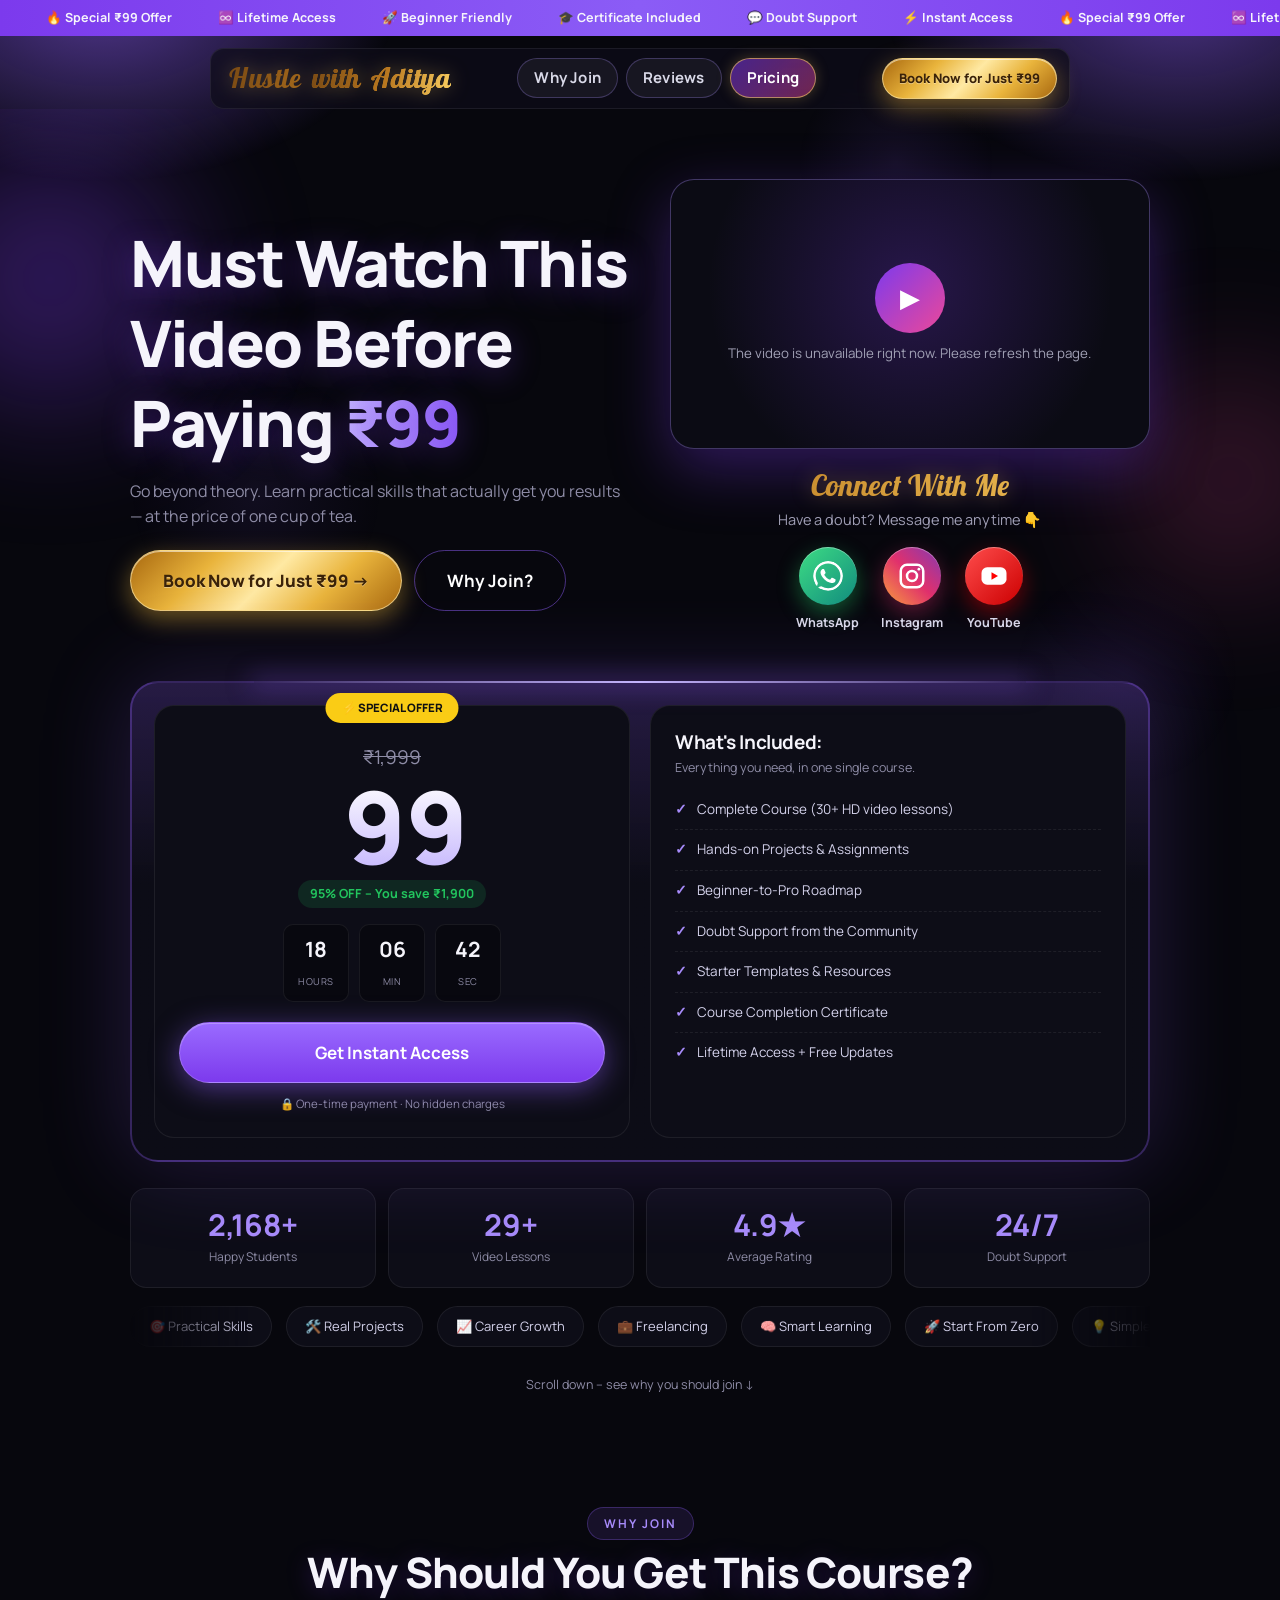
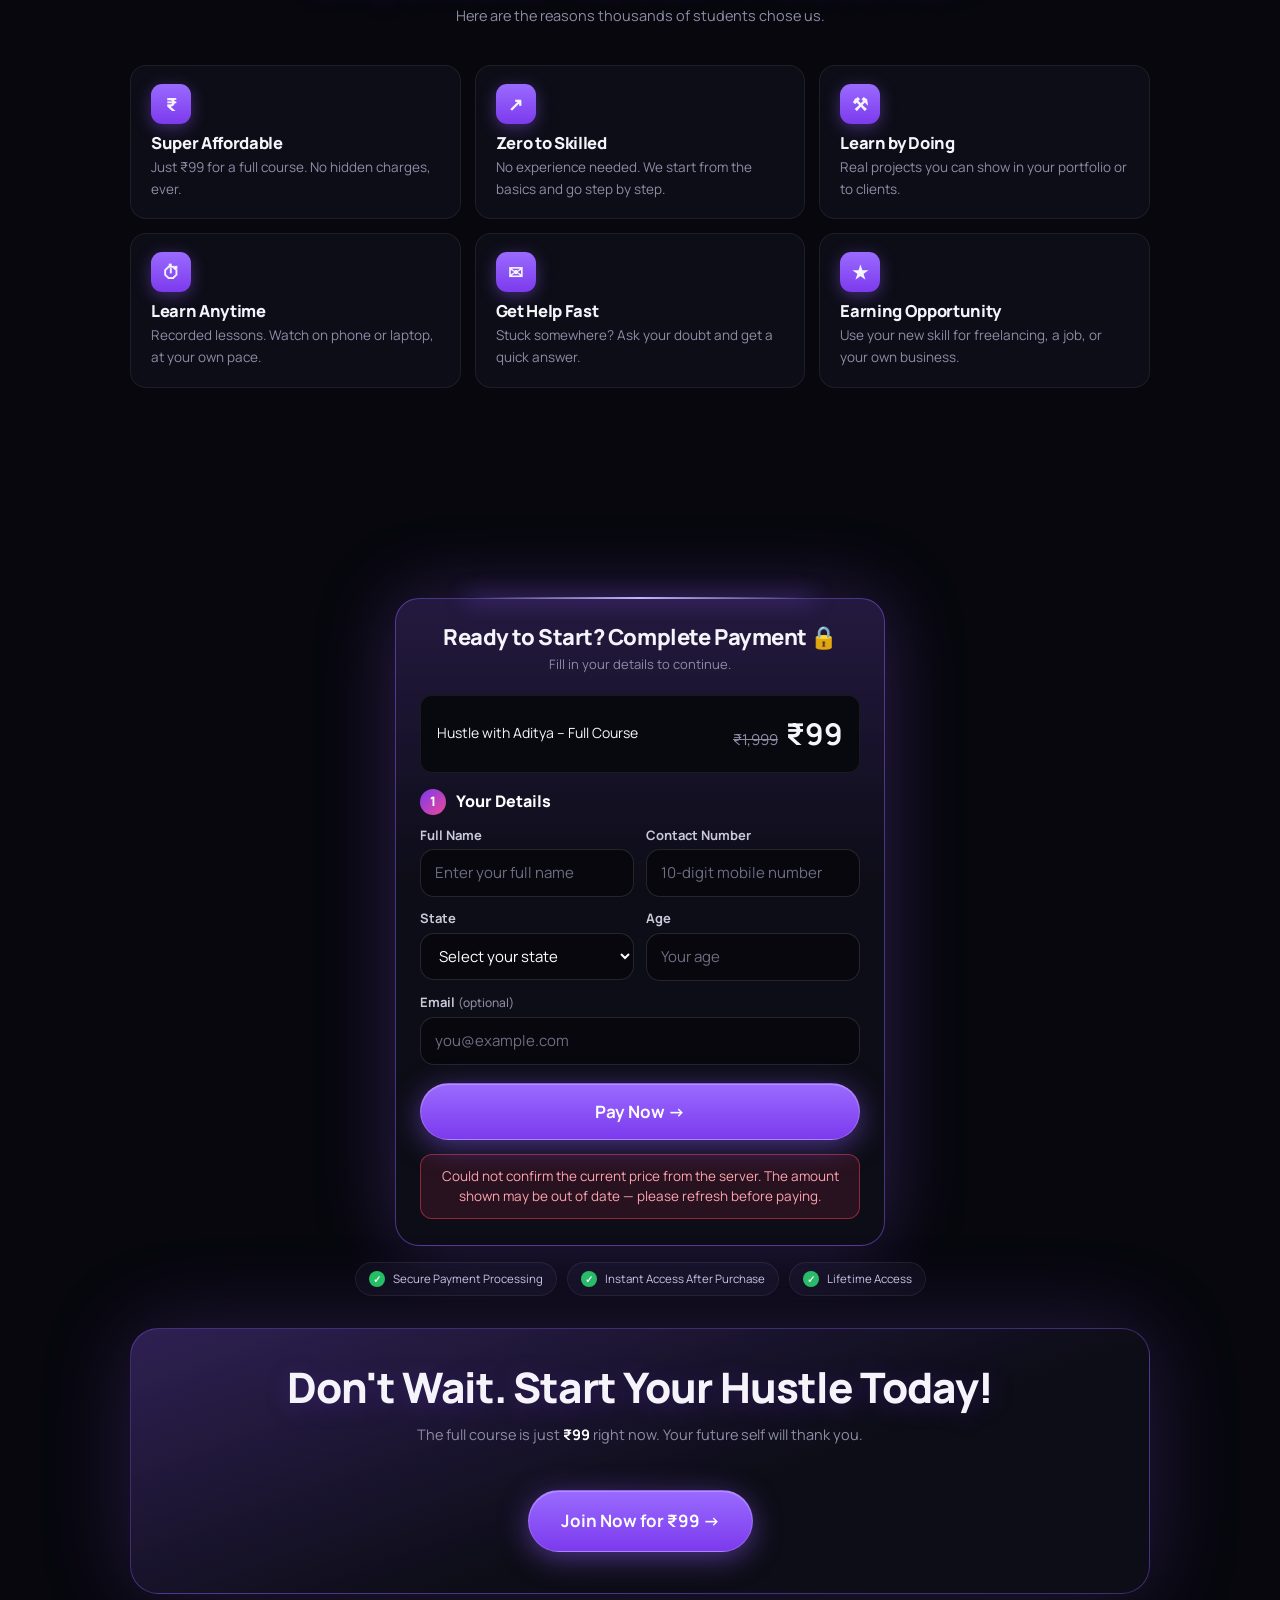
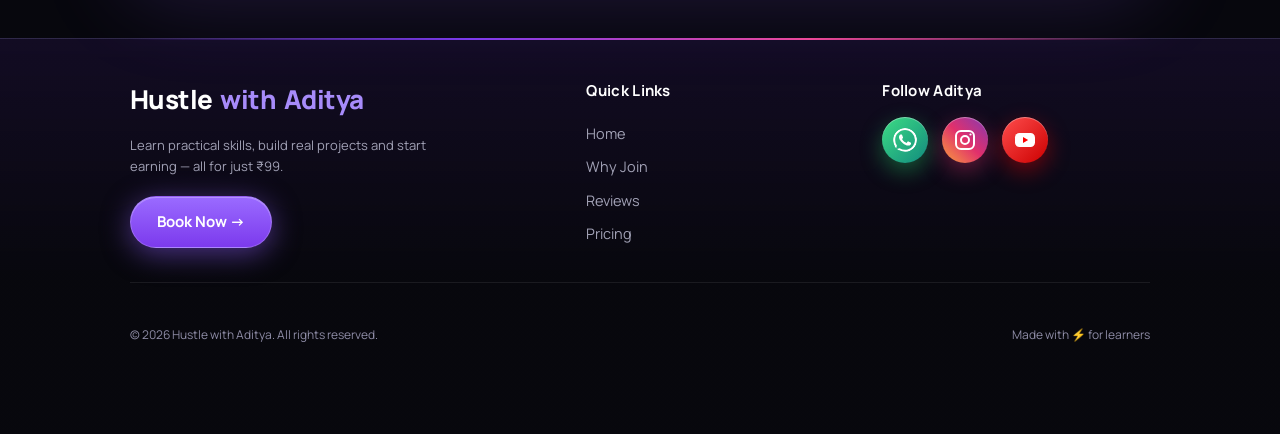
==== commit f79d3994: "fix backend url typo" ====
--- a/index.html
+++ b/index.html
@@ -42,7 +42,7 @@
     <!-- HERO: text on left, video on right -->
     <div class="hero-split">
       <div class="hero-copy">
-        <h1>Learn a High-Income Skill for Just <span class="gt">₹99</span></h1>
+        <h1 class="must-watch-heading">Must Watch This Video Before Paying <span class="gt">₹99</span></h1>
         <p class="lead">Go beyond theory. Learn practical skills that actually get you results — at the price of one cup of tea.</p>
         <div class="cta-row">
           <a href="#pay" class="btn lg pulse btn-gold">Book Now for Just ₹99 →</a>
@@ -52,7 +52,6 @@
 
       <!-- VIDEO AREA: the hero video is set from the Super Admin (Bunny.net) and loaded by js/modules/video.js -->
       <div class="hero-video">
-        <div class="must-watch">▶ Must Watch This Video Before Paying ₹99</div>
         <div class="video-box" id="videoBox">
           <div class="video-ph" id="heroVideoMsg" role="status"><span class="play">▶</span><small>Loading video…</small></div>
         </div>
--- a/css/custom.css
+++ b/css/custom.css
@@ -28,6 +28,12 @@
 .hero-copy .lead { text-align: left; margin-left: 0; margin-right: 0; }
 .hero-copy .cta-row { justify-content: flex-start; }
 .hero-copy .chips { justify-content: flex-start; }
+
+.must-watch-heading {
+  font-weight: 700;
+  line-height: 1.25;
+  letter-spacing: -0.01em;
+}
 
 .hero-video { width: 100%; }
 .video-box {
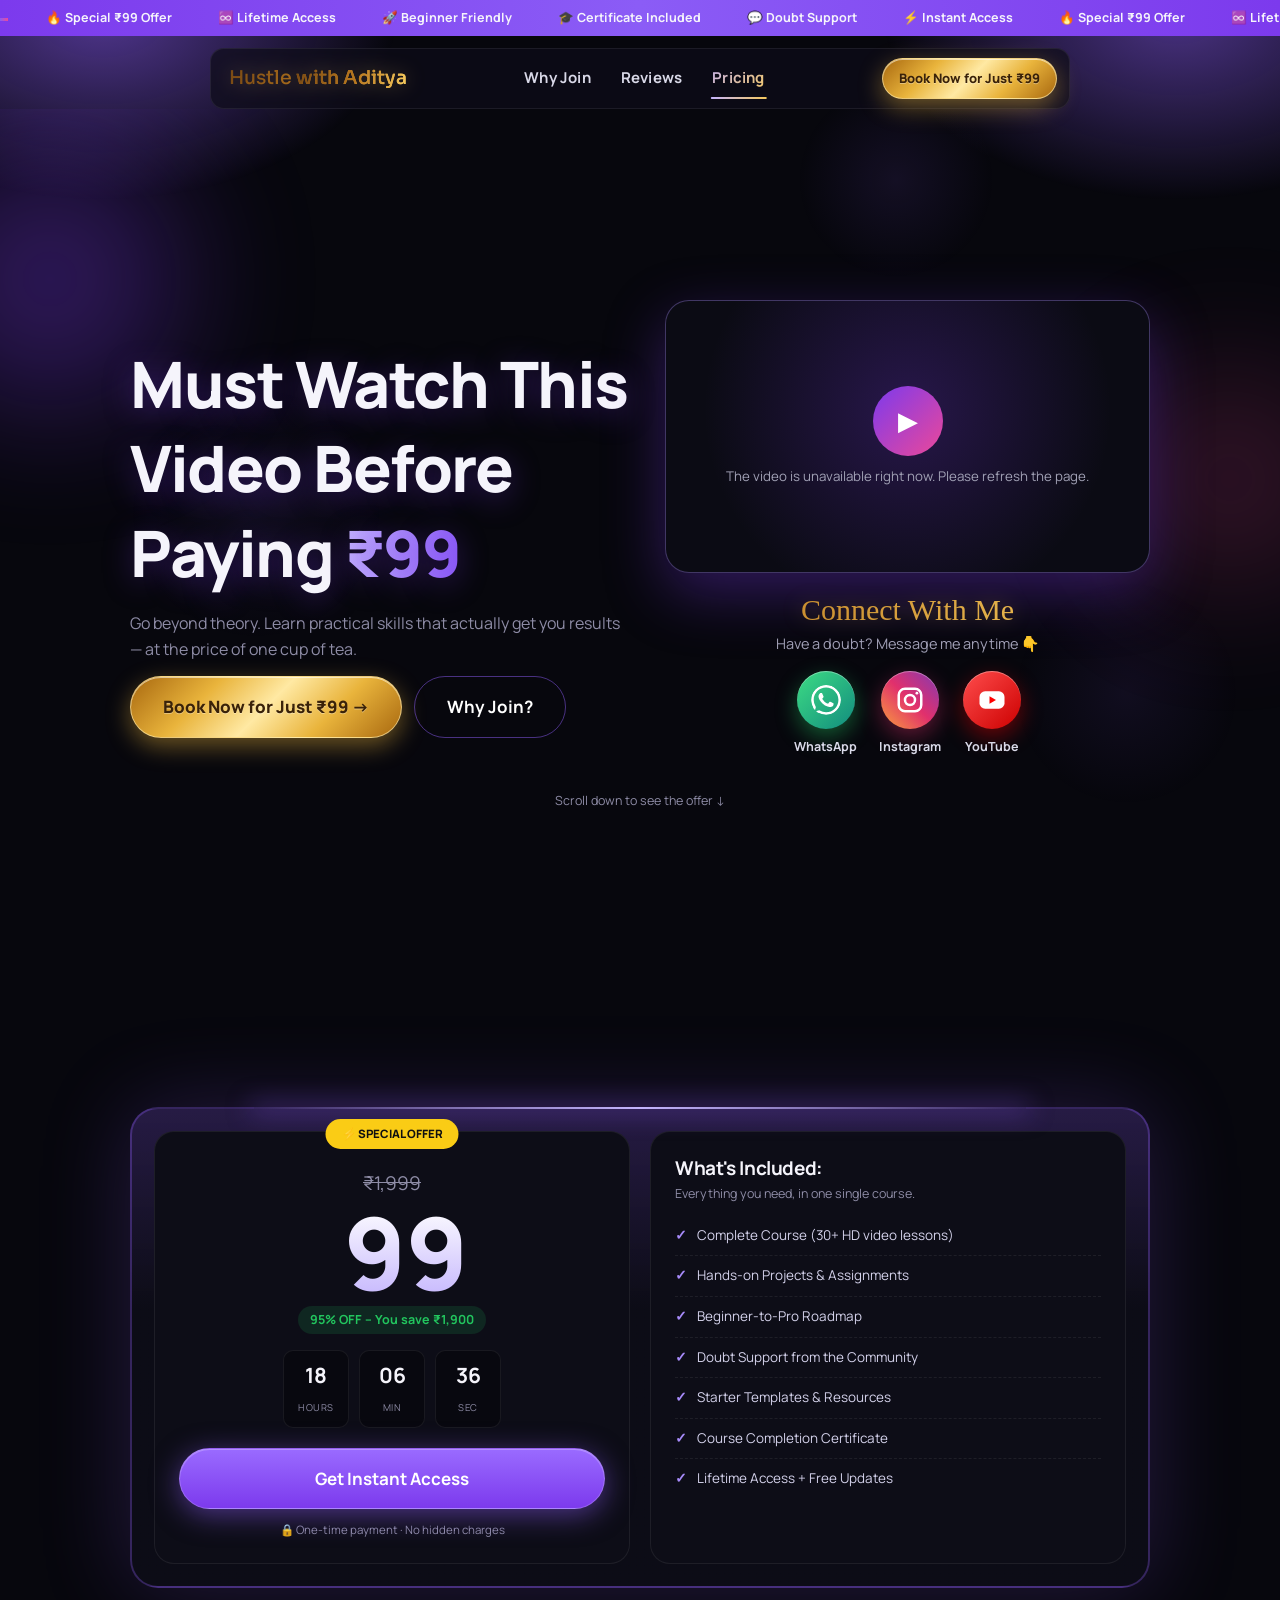
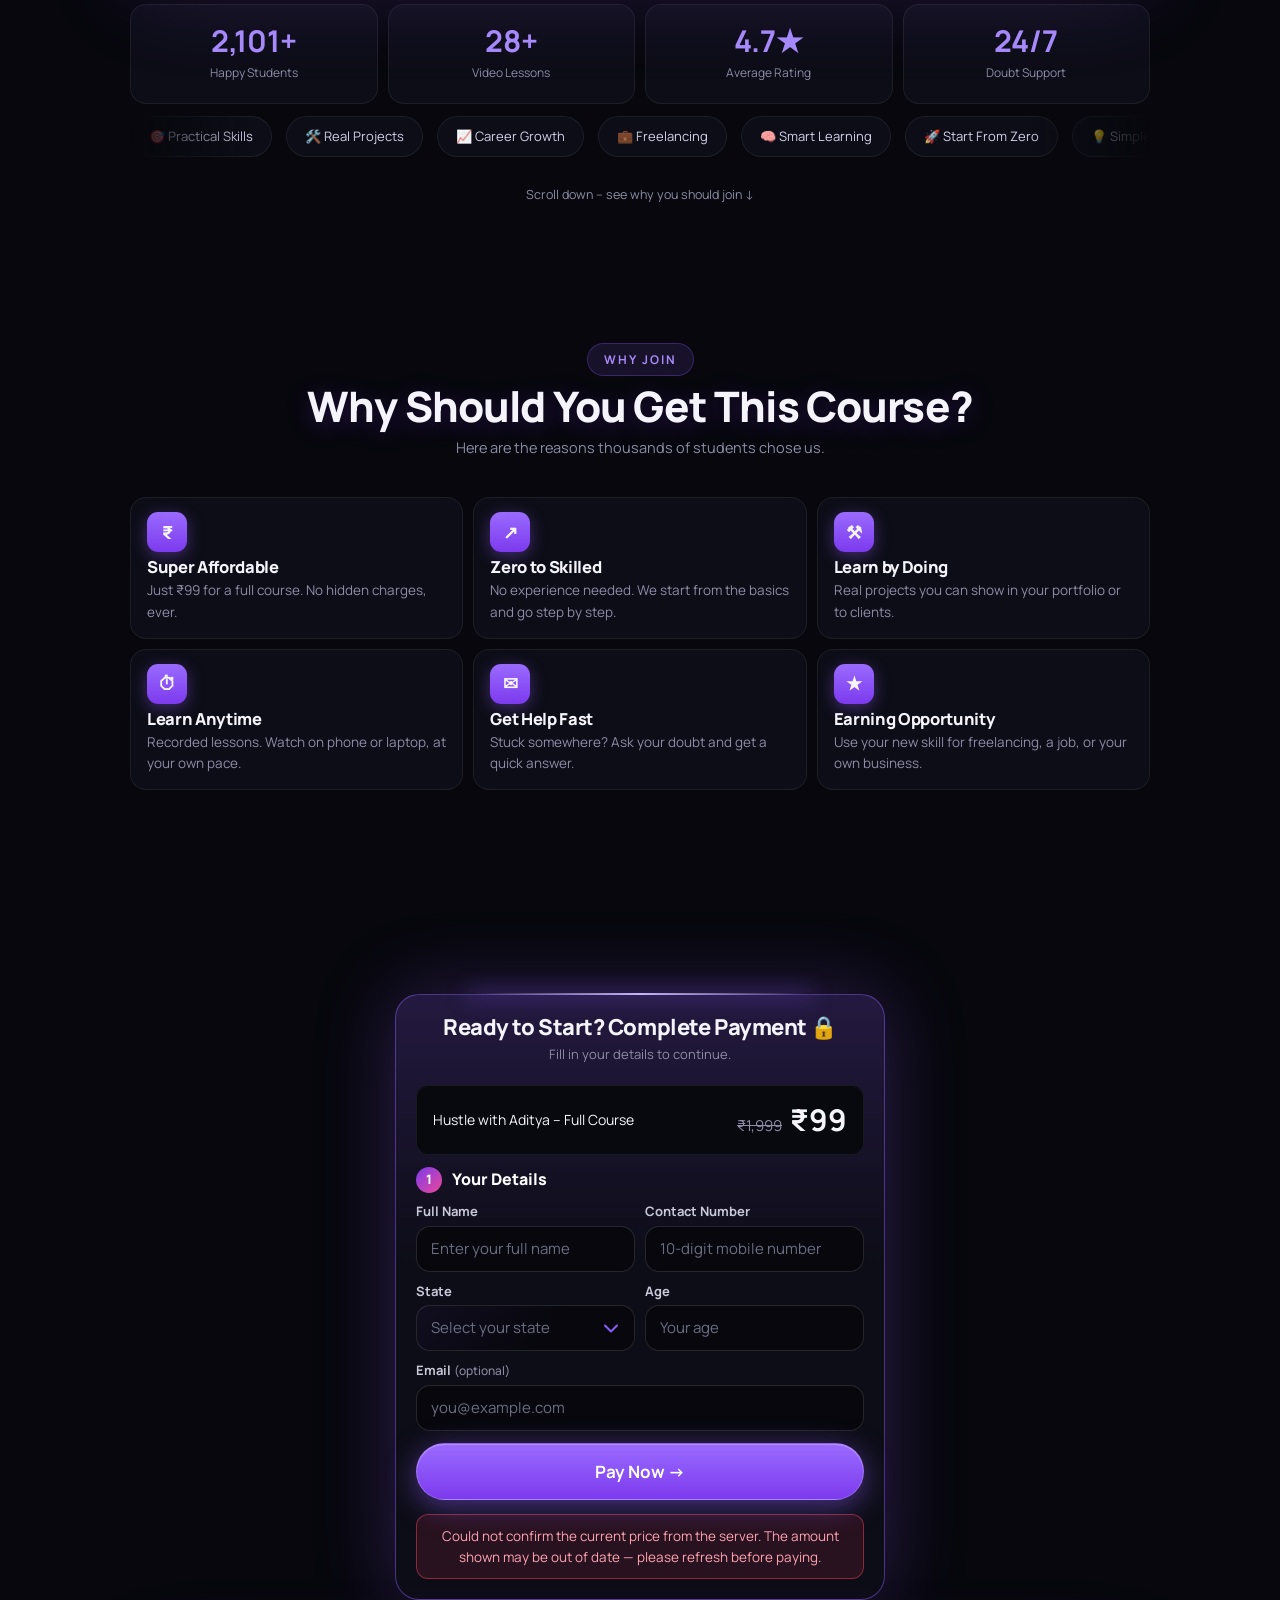
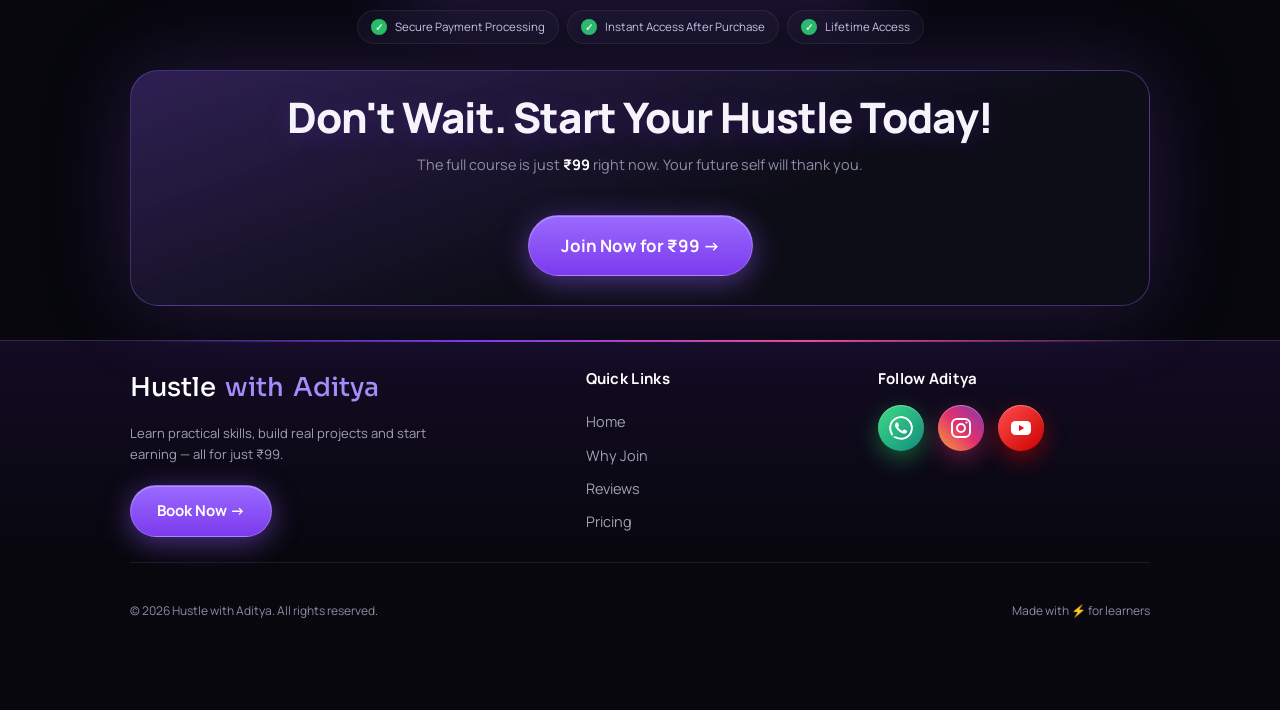
==== commit adef781c: "fix backend url typo" ====
--- a/index.html
+++ b/index.html
@@ -7,7 +7,7 @@
 <meta name="description" content="Learn a high-income skill for just ₹99. Beginner friendly, practical, lifetime access.">
 <link href="https://fonts.googleapis.com/css2?family=Manrope:wght@400;500;600;700;800&display=swap" rel="stylesheet">
 
-<link href="https://fonts.googleapis.com/css2?family=Lobster&display=swap" rel="stylesheet">
+<link href="https://fonts.googleapis.com/css2?family=Sora:wght@400;500;600&display=swap" rel="stylesheet">
 <link rel="icon" href="data:image/svg+xml,%3Csvg xmlns=%27http://www.w3.org/2000/svg%27 viewBox=%270 0 100 100%27%3E%3Ctext y=%27.9em%27 font-size=%2790%27%3E⚡%3C/text%3E%3C/svg%3E">
 <link rel="stylesheet" href="css/main.css">
 <link rel="stylesheet" href="css/custom.css">
@@ -36,7 +36,10 @@
 <!-- ======================================================= -->
 <!-- PAGE 1 : ₹99 + ALL DETAILS                              -->
 <!-- ======================================================= -->
-<section class="hero" id="top">
+<!-- ======================================================= -->
+<!-- SCREEN 1 : HERO (heading + video)                       -->
+<!-- ======================================================= -->
+<section class="hero hero-screen" id="top">
   <div class="blob a"></div><div class="blob b"></div>
   <div class="wrap">
     <!-- HERO: text on left, video on right -->
@@ -68,7 +71,15 @@
         </div>
       </div>
     </div>
-
+    <div class="scroll scroll-hero">Scroll down to see the offer ↓</div>
+  </div>
+</section>
+
+<!-- ======================================================= -->
+<!-- SCREEN 2 : PRICE + WHAT'S INCLUDED + STATS               -->
+<!-- ======================================================= -->
+<section class="hero hero-screen offer-screen" id="offer">
+  <div class="wrap">
     <div class="frame reveal">
       <div class="fgrid">
         <div class="pricebox">
@@ -171,7 +182,7 @@
         </div>
         <div class="field">
           <label for="cState">State</label>
-          <select id="cState" autocomplete="address-level1"><option value="">Select your state</option><option value="Andaman and Nicobar Islands">Andaman and Nicobar Islands</option><option value="Andhra Pradesh">Andhra Pradesh</option><option value="Arunachal Pradesh">Arunachal Pradesh</option><option value="Assam">Assam</option><option value="Bihar">Bihar</option><option value="Chandigarh">Chandigarh</option><option value="Chhattisgarh">Chhattisgarh</option><option value="Dadra and Nagar Haveli and Daman and Diu">Dadra and Nagar Haveli and Daman and Diu</option><option value="Delhi">Delhi</option><option value="Goa">Goa</option><option value="Gujarat">Gujarat</option><option value="Haryana">Haryana</option><option value="Himachal Pradesh">Himachal Pradesh</option><option value="Jammu and Kashmir">Jammu and Kashmir</option><option value="Jharkhand">Jharkhand</option><option value="Karnataka">Karnataka</option><option value="Kerala">Kerala</option><option value="Ladakh">Ladakh</option><option value="Lakshadweep">Lakshadweep</option><option value="Madhya Pradesh">Madhya Pradesh</option><option value="Maharashtra">Maharashtra</option><option value="Manipur">Manipur</option><option value="Meghalaya">Meghalaya</option><option value="Mizoram">Mizoram</option><option value="Nagaland">Nagaland</option><option value="Odisha">Odisha</option><option value="Puducherry">Puducherry</option><option value="Punjab">Punjab</option><option value="Rajasthan">Rajasthan</option><option value="Sikkim">Sikkim</option><option value="Tamil Nadu">Tamil Nadu</option><option value="Telangana">Telangana</option><option value="Tripura">Tripura</option><option value="Uttar Pradesh">Uttar Pradesh</option><option value="Uttarakhand">Uttarakhand</option><option value="West Bengal">West Bengal</option><option value="Outside India">Outside India</option></select>
+          <select id="cState" autocomplete="address-level1" required><option value="" disabled selected hidden>Select your state</option><option value="Andhra Pradesh">Andhra Pradesh</option><option value="Arunachal Pradesh">Arunachal Pradesh</option><option value="Assam">Assam</option><option value="Bihar">Bihar</option><option value="Chhattisgarh">Chhattisgarh</option><option value="Delhi">Delhi</option><option value="Goa">Goa</option><option value="Gujarat">Gujarat</option><option value="Haryana">Haryana</option><option value="Himachal Pradesh">Himachal Pradesh</option><option value="Jammu and Kashmir">Jammu and Kashmir</option><option value="Jharkhand">Jharkhand</option><option value="Karnataka">Karnataka</option><option value="Kerala">Kerala</option><option value="Madhya Pradesh">Madhya Pradesh</option><option value="Maharashtra">Maharashtra</option><option value="Manipur">Manipur</option><option value="Meghalaya">Meghalaya</option><option value="Mizoram">Mizoram</option><option value="Nagaland">Nagaland</option><option value="Odisha">Odisha</option><option value="Punjab">Punjab</option><option value="Rajasthan">Rajasthan</option><option value="Sikkim">Sikkim</option><option value="Tamil Nadu">Tamil Nadu</option><option value="Telangana">Telangana</option><option value="Tripura">Tripura</option><option value="Uttar Pradesh">Uttar Pradesh</option><option value="Uttarakhand">Uttarakhand</option><option value="West Bengal">West Bengal</option><option value="Outside India">Outside India</option></select>
           <small class="err" data-for="cState"></small>
         </div>
         <div class="field">
--- a/css/custom.css
+++ b/css/custom.css
@@ -31,8 +31,9 @@
 
 .must-watch-heading {
   font-weight: 700;
-  line-height: 1.25;
+  line-height: 1.32;       /* slightly open, not too loose */
   letter-spacing: -0.01em;
+  margin-bottom: 18px;
 }
 
 .hero-video { width: 100%; }
@@ -78,6 +79,46 @@
   .hero-copy .chips { justify-content: center; }
 }
 
+/* ---------- 2b. HERO SPLIT INTO TWO FULL-SCREEN SECTIONS ---------- */
+/* Screen 1 = heading+video, Screen 2 = price+what's-included.
+   Each takes the full viewport height so one is visible at a time,
+   and scroll-snap makes scrolling land cleanly on the next screen. */
+html {
+  scroll-snap-type: y proximity; /* proximity, not mandatory: free scroll still works for sections below */
+}
+.hero-screen {
+  display: flex;
+  align-items: center;
+  justify-content: center;
+  min-height: 100svh;          /* full screen on all devices, mobile-safe */
+  min-height: 100vh;           /* fallback for older browsers */
+  padding-top: 90px;           /* clears the sticky header */
+  padding-bottom: 24px;
+  scroll-snap-align: start;
+  box-sizing: border-box;
+}
+.hero-screen .wrap { width: 100%; }
+
+/* Screen 1: center the split nicely, no leftover margin since it's alone on screen */
+#top .hero-split { margin-bottom: 0; }
+#top .scroll-hero { margin-top: 34px; }
+
+/* Screen 2: offer + what's included + stats + skills, centered as a block */
+.offer-screen .frame { margin-top: 0; }
+
+@media (max-width: 900px) {
+  .hero-screen {
+    padding-top: 80px;
+    padding-bottom: 20px;
+    align-items: flex-start; /* content can be taller than 100svh on small phones; avoid clipping the top */
+  }
+}
+
+/* If a screen's content is genuinely taller than the viewport (small phones,
+   large font settings), allow it to grow instead of clipping, while still
+   snapping cleanly at its top edge. */
+.hero-screen { height: auto; }
+
 /* ---------- 3. FOOTER ---------- */
 footer.site-footer {
   position: relative;
@@ -166,9 +207,21 @@
 .pay .field select {
   width: 100%; padding: 13px 16px; font: inherit; font-size: 15px; color: #fff;
   background: #07070d; border: 1px solid rgba(255,255,255,.12);
-  border-radius: 14px; outline: none; transition: border-color .2s, box-shadow .2s;
-}
-.pay .field select option { background: #0b0b14; color: #fff; }
+  border-radius: 14px; outline: none; transition: border-color .2s, box-shadow .2s, background-color .2s;
+}
+.pay .field select {
+  appearance: none; -webkit-appearance: none; -moz-appearance: none;
+  padding-right: 42px; cursor: pointer;
+  background-image: linear-gradient(135deg, rgba(139,92,246,.08), rgba(139,92,246,0) 60%),
+    url("data:image/svg+xml,%3Csvg xmlns='http://www.w3.org/2000/svg' width='14' height='9' viewBox='0 0 14 9' fill='none'%3E%3Cpath d='M1 1.5L7 7.5L13 1.5' stroke='%238b5cf6' stroke-width='2' stroke-linecap='round' stroke-linejoin='round'/%3E%3C/svg%3E");
+  background-repeat: no-repeat;
+  background-position: 0 0, right 16px center;
+  background-size: 100% 100%, 14px 9px;
+}
+.pay .field select:hover { border-color: rgba(139,92,246,.45); }
+.pay .field select:invalid,
+.pay .field select.placeholder { color: #6d6d83; }
+.pay .field select option { background: #0b0b14; color: #fff; padding: 10px; }
 .pay .field input::placeholder { color: #6d6d83; }
 .pay .field input:focus,
 .pay .field select:focus {
@@ -443,60 +496,63 @@
    17. COMPACT LAYOUT  (tighter spacing in every section)
    ========================================================= */
 /* section spacing */
-#why { padding-top: 52px !important; }
-#reviews { padding-top: 24px !important; }
-.section { padding-bottom: 22px !important; }
-.section .label { margin-bottom: 8px; }
-.section h2 { margin-top: 0; margin-bottom: 8px; }
-.section .sub { margin-top: 0; margin-bottom: 22px; }
+.section { padding-top: 36px !important; padding-bottom: 16px !important; }
+#why { padding-top: 34px !important; }
+#reviews { padding-top: 18px !important; }
+.section .label { margin-bottom: 6px; }
+.section h2 { margin-top: 0; margin-bottom: 6px; }
+.section .sub { margin-top: 0; margin-bottom: 16px; }
 
 /* hero */
-.hero-split { gap: 36px; margin-bottom: 30px; }
-.hero-copy .lead { margin-top: 12px; margin-bottom: 20px; }
-.stats { margin-top: 26px; margin-bottom: 18px; gap: 12px; }
-.skills { margin-top: 14px; margin-bottom: 8px; }
+.hero { padding-top: 18px !important; }
+.hero-split { gap: 26px; margin-bottom: 18px; }
+.hero-copy .lead { margin-top: 8px; margin-bottom: 14px; }
+.must-watch { margin-bottom: 10px; }
+.stats { margin-top: 16px; margin-bottom: 12px; gap: 10px; }
+.skills { margin-top: 10px; margin-bottom: 6px; }
 
 /* cards & grids */
-.grid3, .tgrid { gap: 14px; }
-.card.feat { padding: 18px 20px; }
-.card.feat .ic { margin-bottom: 10px; }
-.card.feat h3 { margin-bottom: 4px; }
-.card.t { padding: 18px 20px; }
-.rating-bar { margin-top: 18px; margin-bottom: 20px; }
+.grid3, .tgrid { gap: 10px; }
+.card.feat { padding: 14px 16px; }
+.card.feat .ic { margin-bottom: 6px; }
+.card.feat h3 { margin-bottom: 3px; }
+.card.t { padding: 14px 16px; }
+.rating-bar { margin-top: 12px; margin-bottom: 14px; }
 
 /* payment box */
-.pay { padding: 26px 24px !important; }
-.pay .s { margin-bottom: 14px; }
-.pay .sum { margin-bottom: 4px; padding-top: 14px; padding-bottom: 14px; }
-.pay .step-title { margin: 16px 0 10px; }
-.pay .details { gap: 11px 12px; margin-bottom: 18px; }
+.pay { padding: 20px 20px !important; }
+.pay .s { margin-bottom: 10px; }
+.pay .sum { margin-bottom: 4px; padding-top: 10px; padding-bottom: 10px; }
+.pay .step-title { margin: 12px 0 8px; }
+.pay .details { gap: 9px 10px; margin-bottom: 12px; }
 .pay .field { gap: 4px; }
-.pay .field input, .pay .field select { padding: 11px 14px; }
-.badges { margin-top: 16px; gap: 10px; }
+.pay .field input, .pay .field select { padding: 10px 14px; }
+.badges { margin-top: 10px; gap: 8px; }
 
 /* final call-to-action + footer */
-.final { padding: 34px 24px !important; }
-.final .sub { margin-bottom: 18px; }
-footer.site-footer { margin-top: 24px; padding-top: 40px; }
-.sf-top { gap: 28px; padding-bottom: 26px; }
-.sf-bottom { padding-top: 16px; }
+.final { padding: 22px 20px !important; }
+.final .sub { margin-bottom: 12px; }
+footer.site-footer { margin-top: 14px; padding-top: 26px; }
+.sf-top { gap: 20px; padding-bottom: 18px; }
+.sf-bottom { padding-top: 12px; }
 
 /* phones: even tighter */
 @media (max-width: 768px) {
-  #why { padding-top: 38px !important; }
-  #reviews { padding-top: 18px !important; }
-  .section { padding-bottom: 12px !important; }
-  .section .sub { margin-bottom: 16px; }
-  .hero-split { gap: 20px; margin-bottom: 22px; }
-  .hero-copy .lead { margin-bottom: 16px; }
-  .stats { margin-top: 20px; gap: 10px; }
-  .grid3, .tgrid { gap: 10px; }
-  .card.feat, .card.t { padding: 15px 16px; }
-  .pay { padding: 20px 14px !important; }
-  .pay .details { gap: 10px; margin-bottom: 14px; }
-  .final { padding: 26px 16px !important; }
-  footer.site-footer { margin-top: 16px; padding-top: 34px; }
-  .sf-top { gap: 22px; padding-bottom: 20px; }
+  .hero { padding-top: 12px !important; }
+  .section { padding-top: 26px !important; padding-bottom: 10px !important; }
+  #why { padding-top: 24px !important; }
+  #reviews { padding-top: 12px !important; }
+  .section .sub { margin-bottom: 12px; }
+  .hero-split { gap: 14px; margin-bottom: 14px; }
+  .hero-copy .lead { margin-bottom: 12px; }
+  .stats { margin-top: 12px; gap: 8px; }
+  .grid3, .tgrid { gap: 8px; }
+  .card.feat, .card.t { padding: 12px 14px; }
+  .pay { padding: 16px 12px !important; }
+  .pay .details { gap: 8px; margin-bottom: 10px; }
+  .final { padding: 18px 14px !important; }
+  footer.site-footer { margin-top: 10px; padding-top: 22px; }
+  .sf-top { gap: 16px; padding-bottom: 14px; }
 }
 
 /* longer "Must Watch" label: allow it to wrap neatly on small screens */
@@ -504,35 +560,53 @@
 @media (max-width: 480px) { .must-watch { font-size: 12.5px; padding: 8px 14px; } }
 
 /* =========================================================
-   18. NAVBAR LINKS: smaller + attractive capsule chips
+   18. NAVBAR LINKS: no capsule — clean text + animated underline
    ========================================================= */
-header .links { gap: 8px; }
+header .links { gap: 26px; }
 header .links a {
+  position: relative;
   font-size: 15px !important;
   font-weight: 700;
   letter-spacing: .2px;
-  padding: 7px 16px !important;
-  border-radius: 999px;
+  padding: 7px 2px !important;
   white-space: nowrap;
-  color: #e6e0ff;
-  background: rgba(255,255,255,.05);
-  border: 1px solid rgba(167,139,250,.28);
-  transition: background .25s, color .25s, box-shadow .25s, transform .25s, border-color .25s;
+  color: #cfcde6;
+  background: none;
+  border: none;
+  transition: color .25s;
+}
+/* animated gradient underline that grows in from the center on hover/active */
+header .links a::after {
+  content: "";
+  position: absolute;
+  left: 50%;
+  bottom: -2px;
+  width: 0;
+  height: 2px;
+  border-radius: 2px;
+  background: linear-gradient(90deg, #a78bfa, #ec4899);
+  transform: translateX(-50%);
+  transition: width .25s ease;
 }
 header .links a:hover,
 header .links a:focus-visible {
   color: #fff;
-  background: linear-gradient(135deg, #7c3aed, #ec4899);
-  border-color: transparent;
-  box-shadow: 0 6px 18px rgba(168,85,247,.55);
-  transform: translateY(-2px);
-  text-shadow: none;
+  text-shadow: 0 0 14px rgba(167,139,250,.65);
+}
+header .links a:hover::after,
+header .links a:focus-visible::after {
+  width: 100%;
 }
 header .links a.active {
   color: #fff;
-  background: linear-gradient(135deg, rgba(124,58,237,.55), rgba(236,72,153,.45));
-  border-color: rgba(245,200,92,.6);
-  box-shadow: 0 0 14px rgba(245,200,92,.25);
+  background: linear-gradient(135deg, #c4b5fd, #f5c85c);
+  -webkit-background-clip: text;
+  background-clip: text;
+  -webkit-text-fill-color: transparent;
+}
+header .links a.active::after {
+  width: 100%;
+  background: linear-gradient(90deg, #c4b5fd, #f5c85c);
 }
 
 /* =========================================================
@@ -560,17 +634,17 @@
 @media (max-width: 1000px) { header .nav > .btn .long { display: none; } }
 
 /* =========================================================
-   20. NAVBAR LOGO: Lobster font
+   20. NAVBAR LOGO: Sora font
    ========================================================= */
-header .logo,
-header .logo span {
-  font-family: 'Lobster', 'Brush Script MT', cursive !important;
-  font-weight: 400 !important;      /* Lobster has a single (already bold) weight */
-  letter-spacing: .5px !important;
-}
-header .logo { font-size: 28px; line-height: 1.1; word-spacing: .15em; }
-@media (max-width: 768px) { header .logo { font-size: 23px; } }
-@media (max-width: 380px) { header .logo { font-size: 20px; } }
+header .logo, footer .logo,
+header .logo span, footer .logo span {
+  font-family: 'Sora', 'Manrope', sans-serif !important;
+  font-weight: 500 !important;      /* medium weight, not too bold */
+  letter-spacing: 0 !important;
+}
+header .logo { font-size: 19px; line-height: 1.1; word-spacing: normal; }
+@media (max-width: 768px) { header .logo { font-size: 16px; } }
+@media (max-width: 380px) { header .logo { font-size: 14px; } }
 
 /* =========================================================
    21. "CONNECT WITH ME" (under the video) - animated icons
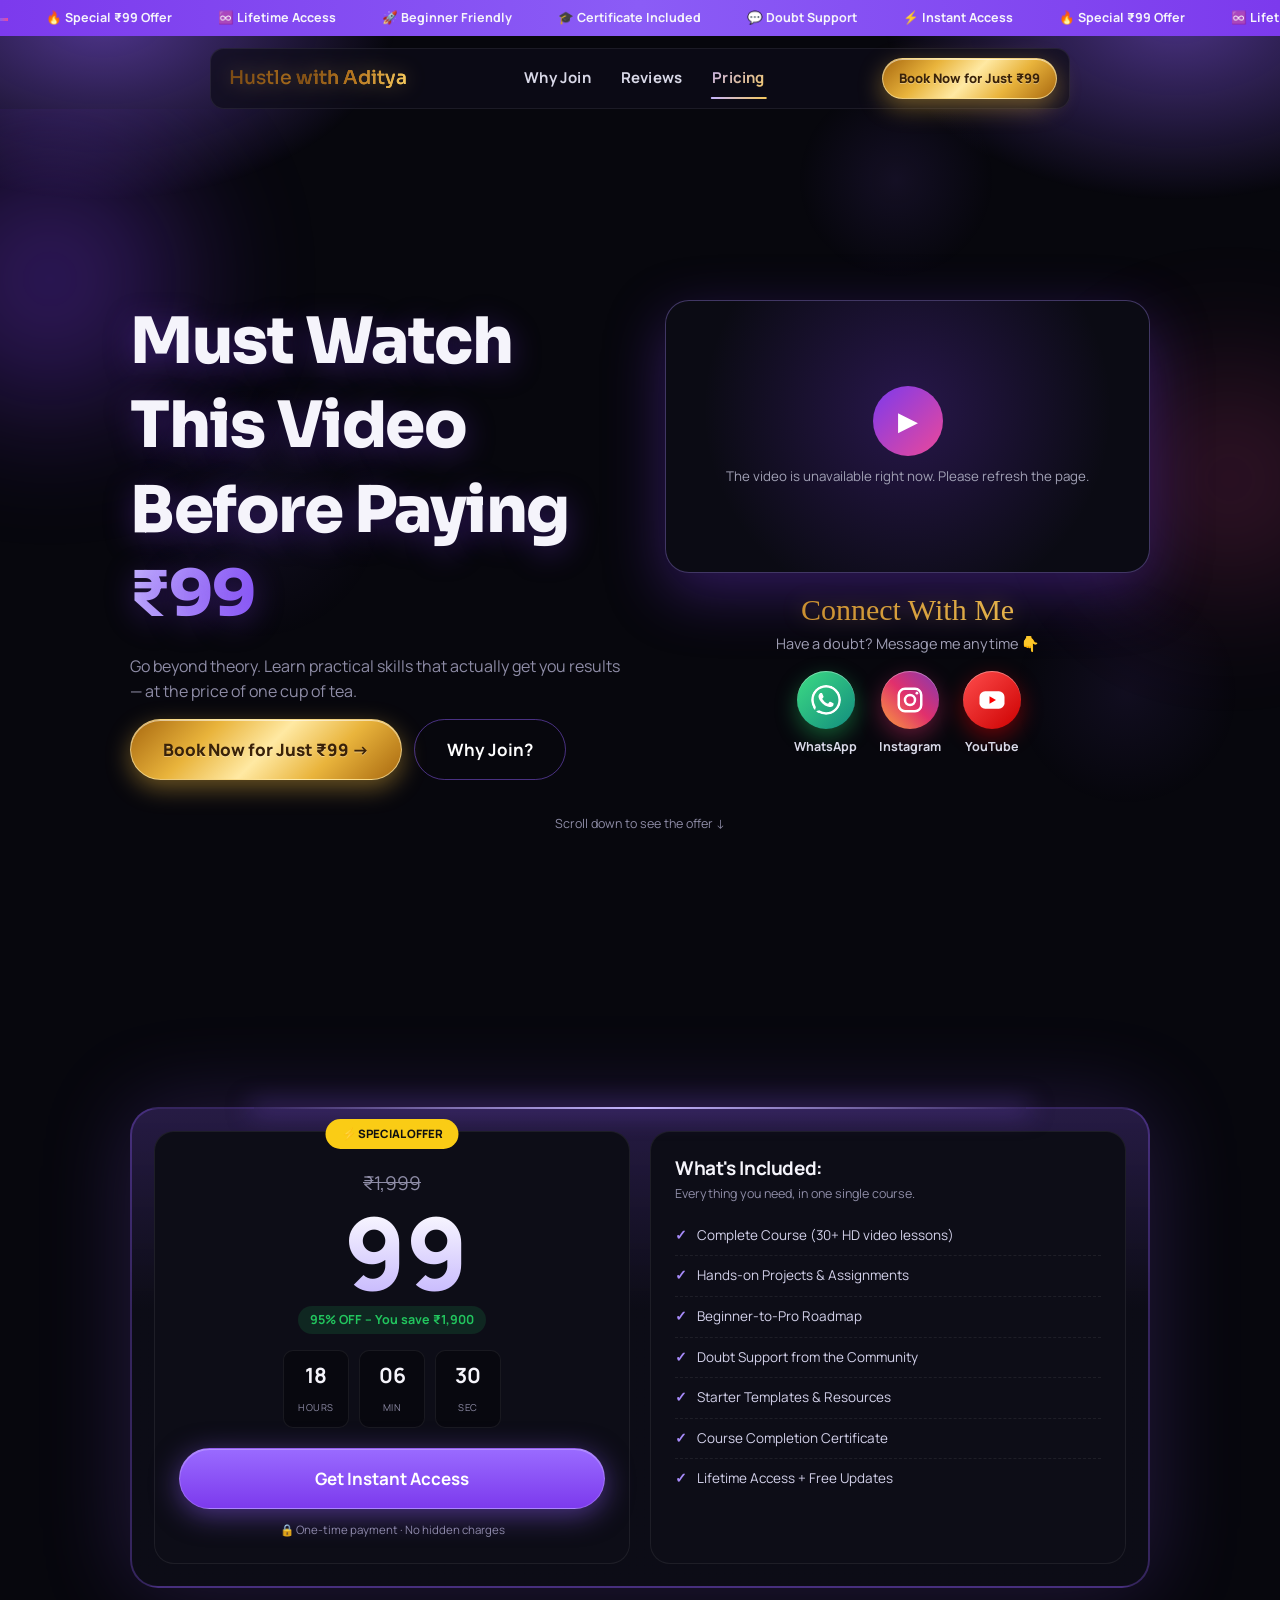
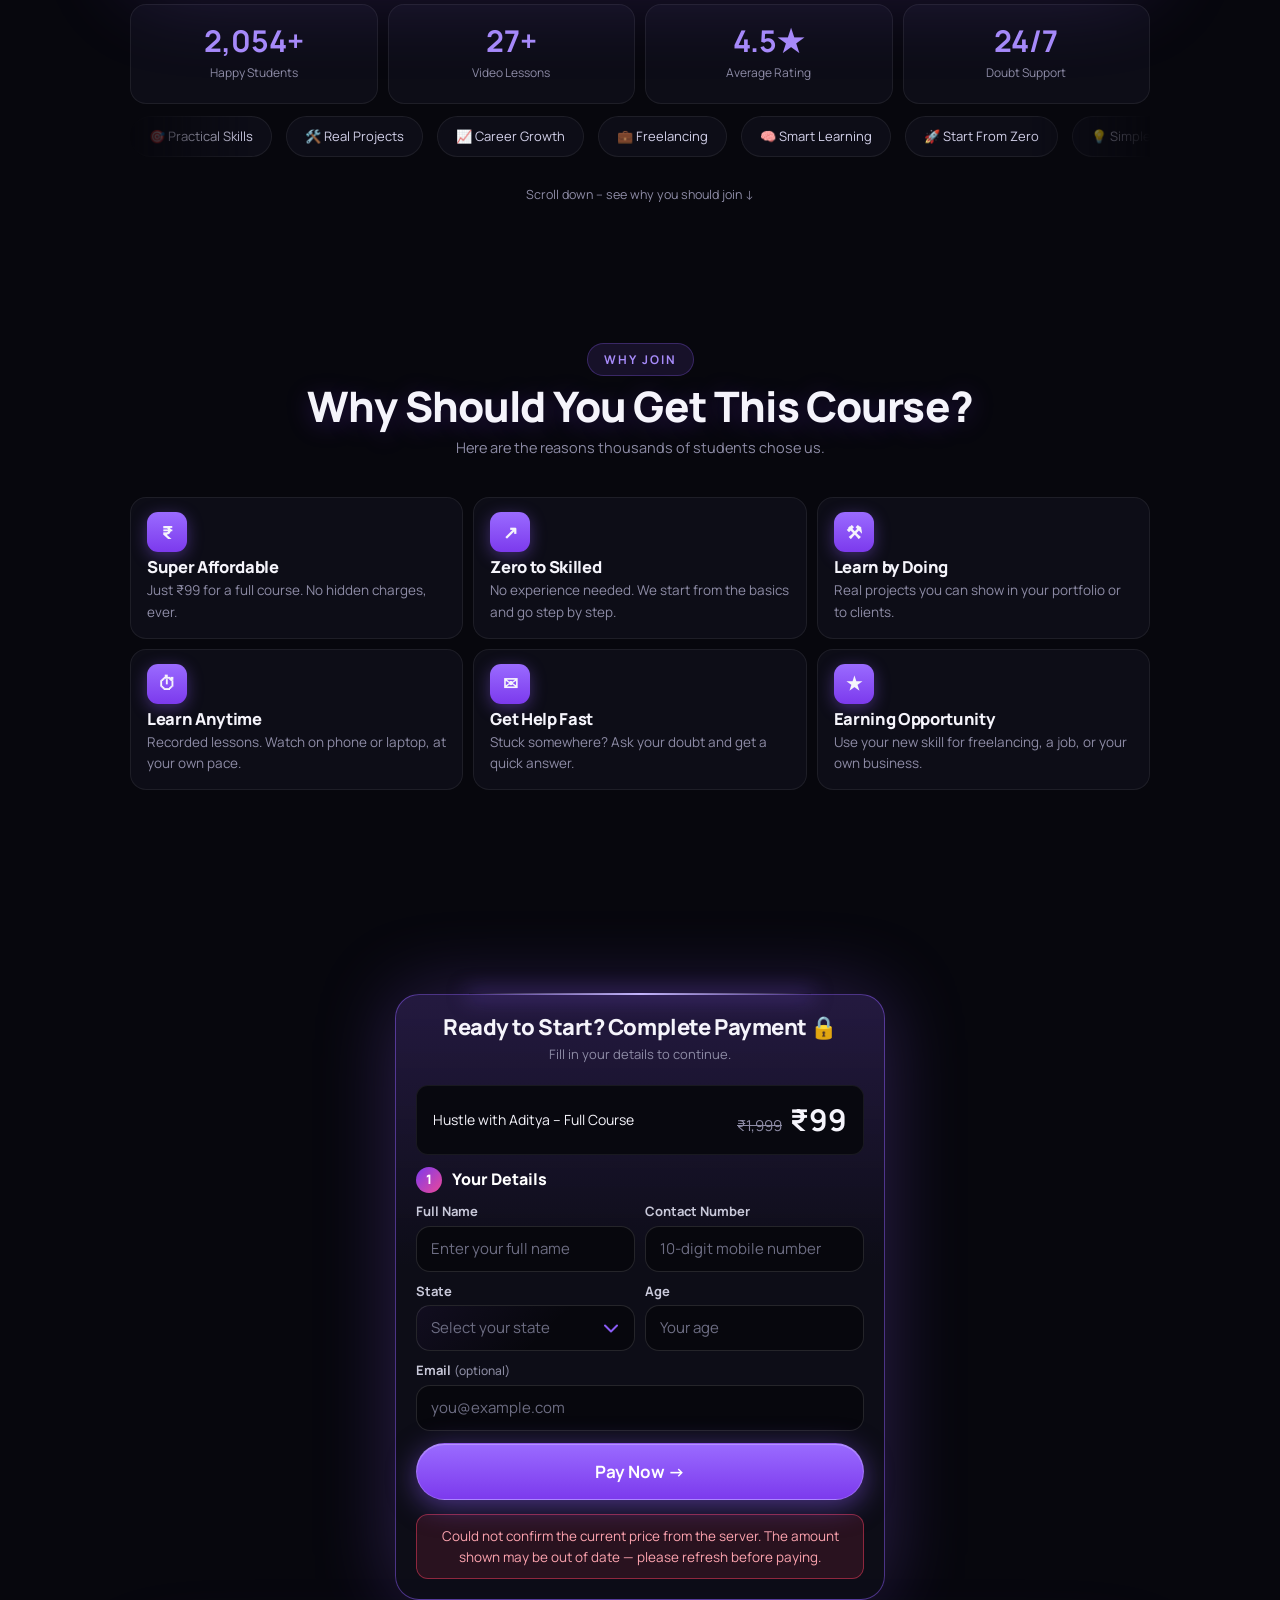
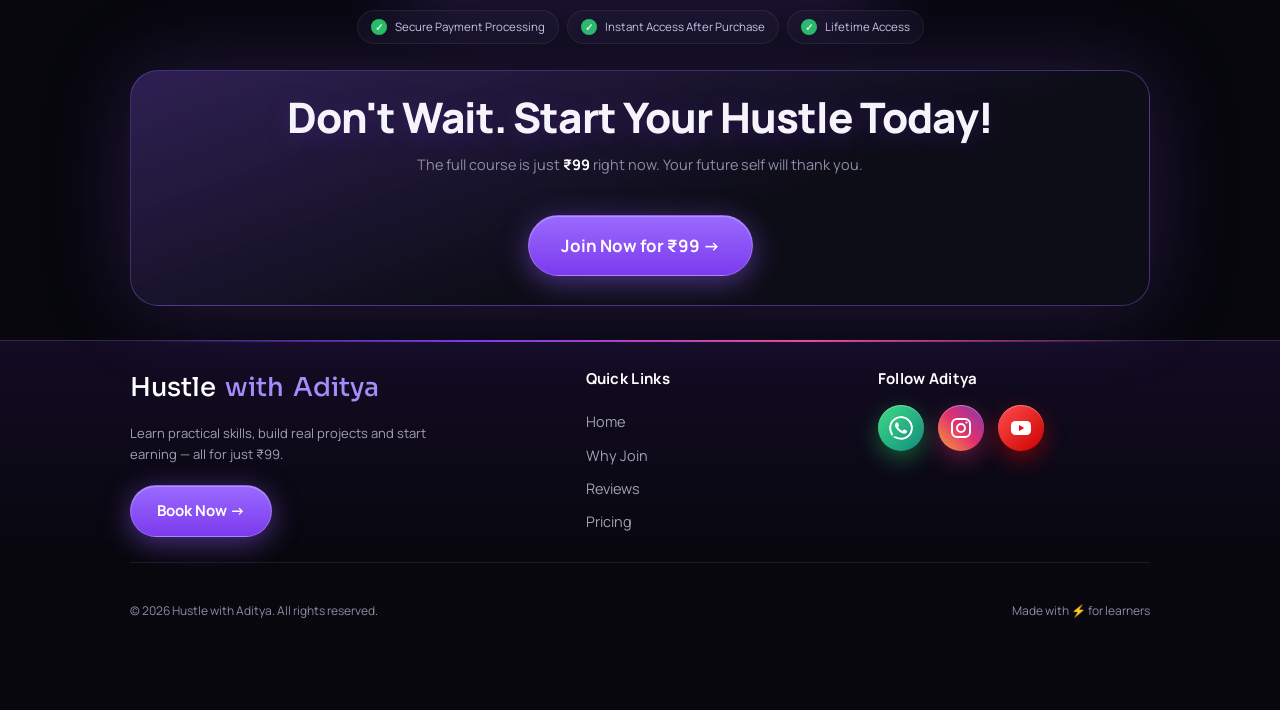
==== commit e9d304db: "fix backend url typo" ====
--- a/index.html
+++ b/index.html
@@ -7,7 +7,7 @@
 <meta name="description" content="Learn a high-income skill for just ₹99. Beginner friendly, practical, lifetime access.">
 <link href="https://fonts.googleapis.com/css2?family=Manrope:wght@400;500;600;700;800&display=swap" rel="stylesheet">
 
-<link href="https://fonts.googleapis.com/css2?family=Sora:wght@400;500;600&display=swap" rel="stylesheet">
+<link href="https://fonts.googleapis.com/css2?family=Sora:wght@400;500;600;700&display=swap" rel="stylesheet">
 <link rel="icon" href="data:image/svg+xml,%3Csvg xmlns=%27http://www.w3.org/2000/svg%27 viewBox=%270 0 100 100%27%3E%3Ctext y=%27.9em%27 font-size=%2790%27%3E⚡%3C/text%3E%3C/svg%3E">
 <link rel="stylesheet" href="css/main.css">
 <link rel="stylesheet" href="css/custom.css">
--- a/css/custom.css
+++ b/css/custom.css
@@ -30,6 +30,7 @@
 .hero-copy .chips { justify-content: flex-start; }
 
 .must-watch-heading {
+  font-family: 'Sora', 'Manrope', sans-serif;
   font-weight: 700;
   line-height: 1.32;       /* slightly open, not too loose */
   letter-spacing: -0.01em;
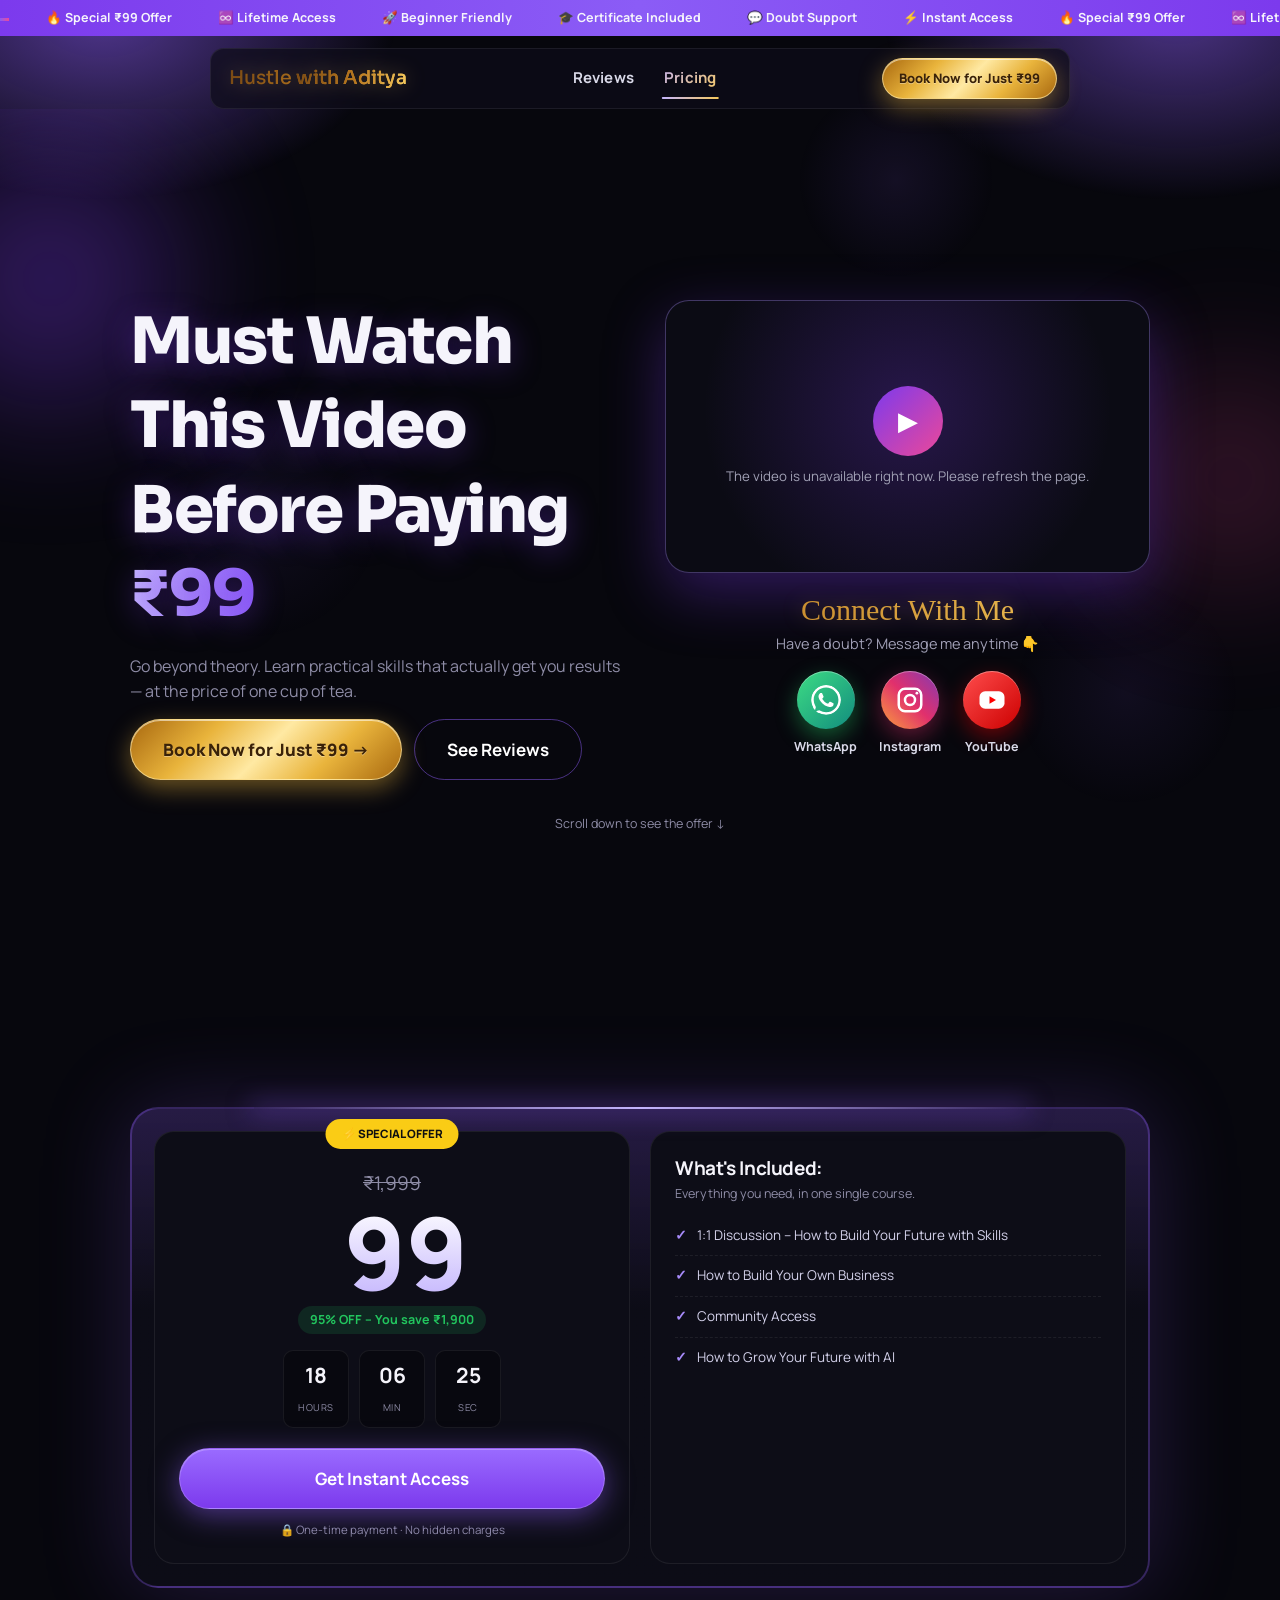
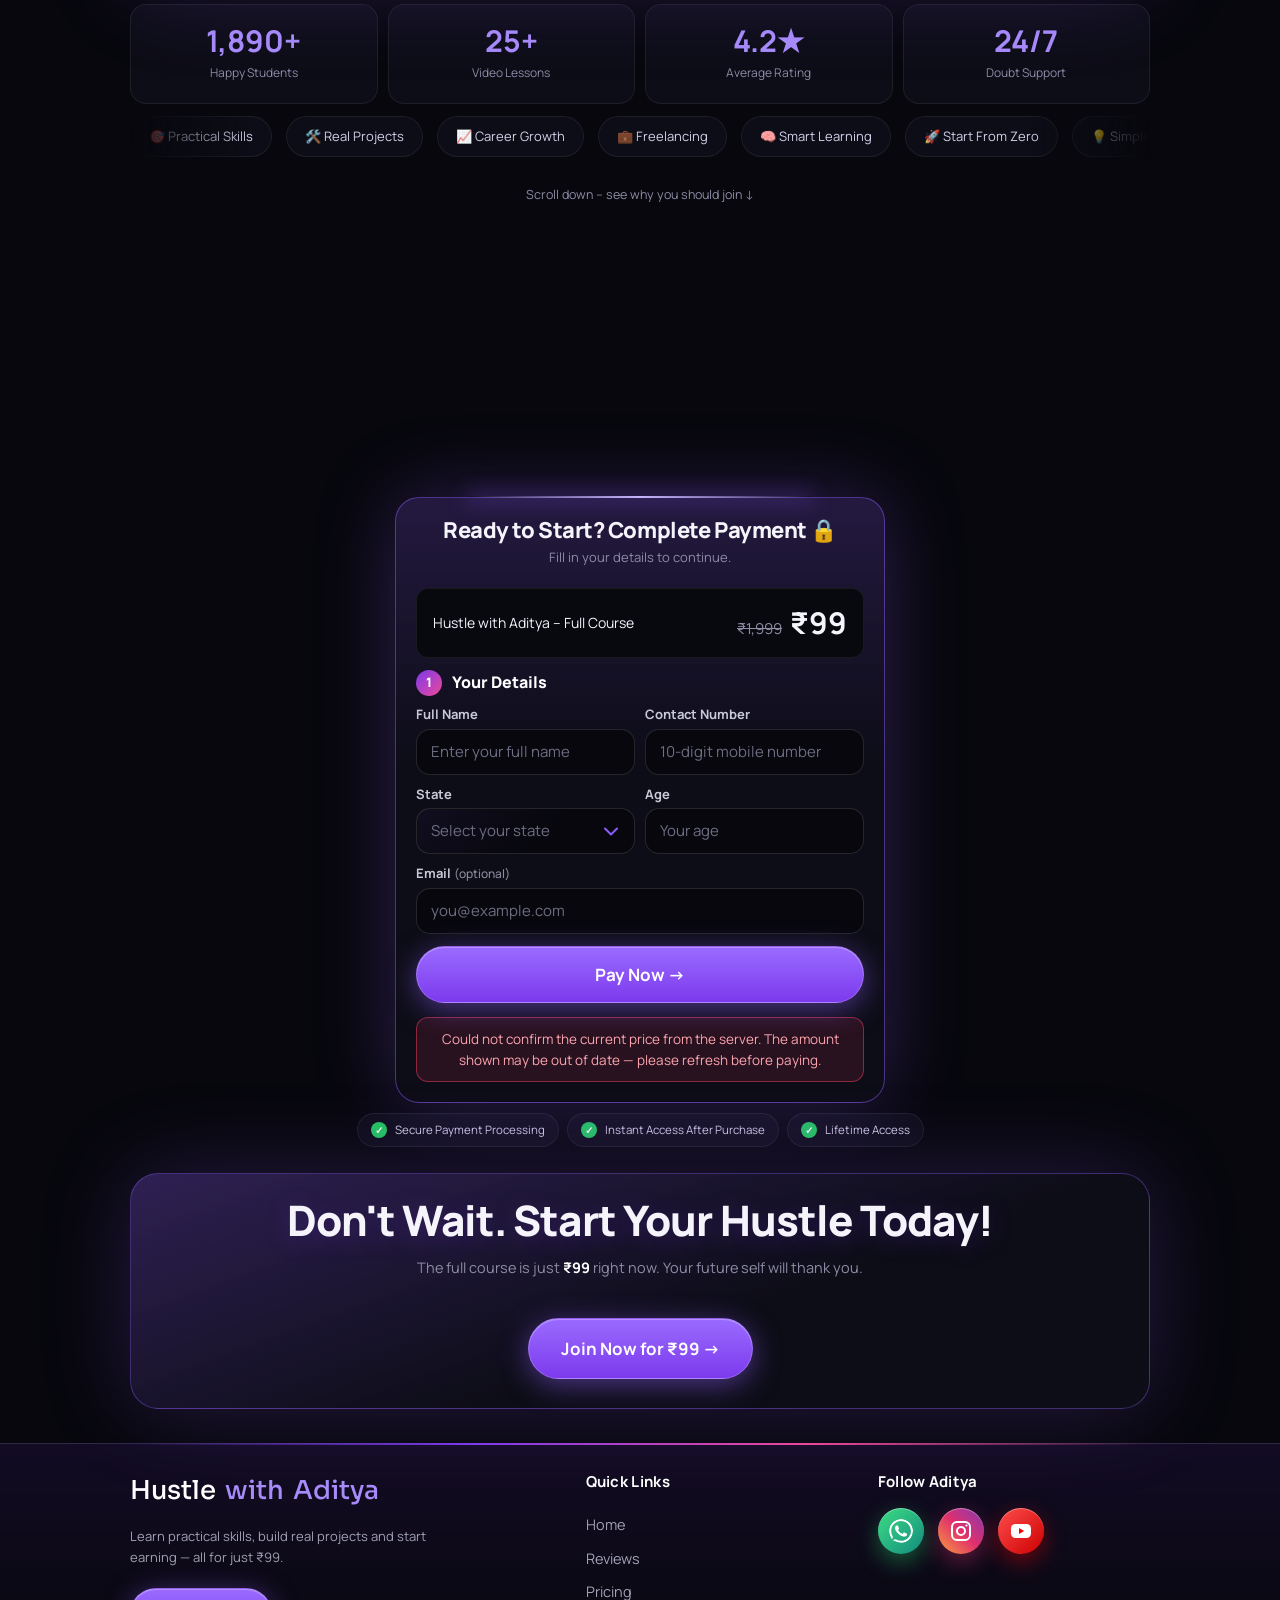
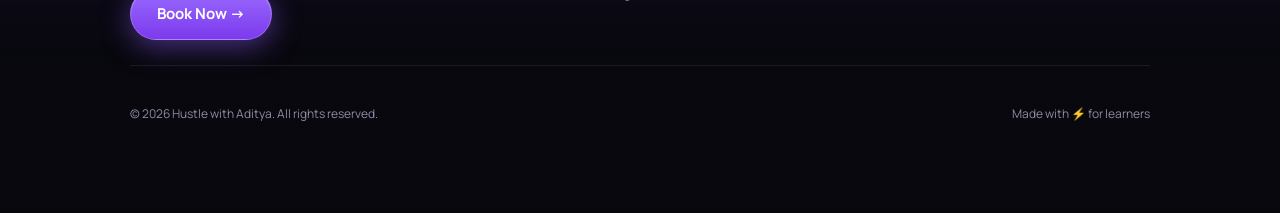
==== commit 26c4f574: "fix backend url typo" ====
--- a/index.html
+++ b/index.html
@@ -26,7 +26,7 @@
   <div class="nav">
     <a href="#top" class="logo">Hustle <span>with Aditya</span></a>
     <div class="links" id="links">
-      <a href="#why">Why Join</a><a href="#reviews">Reviews</a><a href="#pay">Pricing</a>
+      <a href="#reviews">Reviews</a><a href="#pay">Pricing</a>
     </div>
     <a href="#pay" class="btn btn-gold">Book Now<span class="long"> for Just ₹99</span></a>
     <button class="burger" id="burger" aria-label="Menu">☰</button>
@@ -49,7 +49,7 @@
         <p class="lead">Go beyond theory. Learn practical skills that actually get you results — at the price of one cup of tea.</p>
         <div class="cta-row">
           <a href="#pay" class="btn lg pulse btn-gold">Book Now for Just ₹99 →</a>
-          <a href="#why" class="btn lg ghost">Why Join?</a>
+          <a href="#reviews" class="btn lg ghost">See Reviews</a>
         </div>
       </div>
 
@@ -99,13 +99,10 @@
           <h3>What's Included:</h3>
           <p class="s">Everything you need, in one single course.</p>
           <ul>
-            <li>Complete Course (30+ HD video lessons)</li>
-            <li>Hands-on Projects &amp; Assignments</li>
-            <li>Beginner-to-Pro Roadmap</li>
-            <li>Doubt Support from the Community</li>
-            <li>Starter Templates &amp; Resources</li>
-            <li>Course Completion Certificate</li>
-            <li>Lifetime Access + Free Updates</li>
+            <li>1:1 Discussion – How to Build Your Future with Skills</li>
+            <li>How to Build Your Own Business</li>
+            <li>Community Access</li>
+            <li>How to Grow Your Future with AI</li>
           </ul>
         </div>
       </div>
@@ -127,25 +124,6 @@
 </section>
 
 <!-- ======================================================= -->
-<!-- PAGE 2 : WHY SHOULD YOU GET THIS                        -->
-<!-- ======================================================= -->
-<section class="section" id="why">
-  <div class="wrap">
-    <div class="label">Why Join</div>
-    <h2 class="reveal">Why Should You Get This Course?</h2>
-    <p class="sub reveal">Here are the reasons thousands of students chose us.</p>
-    <div class="grid3">
-      <div class="card hover feat reveal"><div class="ic">₹</div><h3>Super Affordable</h3><p>Just ₹99 for a full course. No hidden charges, ever.</p></div>
-      <div class="card hover feat reveal"><div class="ic">↗</div><h3>Zero to Skilled</h3><p>No experience needed. We start from the basics and go step by step.</p></div>
-      <div class="card hover feat reveal"><div class="ic">⚒</div><h3>Learn by Doing</h3><p>Real projects you can show in your portfolio or to clients.</p></div>
-      <div class="card hover feat reveal"><div class="ic">⏱</div><h3>Learn Anytime</h3><p>Recorded lessons. Watch on phone or laptop, at your own pace.</p></div>
-      <div class="card hover feat reveal"><div class="ic">✉</div><h3>Get Help Fast</h3><p>Stuck somewhere? Ask your doubt and get a quick answer.</p></div>
-      <div class="card hover feat reveal"><div class="ic">★</div><h3>Earning Opportunity</h3><p>Use your new skill for freelancing, a job, or your own business.</p></div>
-    </div>
-  </div>
-</section>
-
-<!-- ======================================================= -->
 <!-- PAGE 3 : TESTIMONIALS + PAYMENT                         -->
 <!-- ======================================================= -->
 <section class="section social-proof" id="reviews">
@@ -229,7 +207,6 @@
       <div class="sf-col">
         <h4>Quick Links</h4>
         <a href="#top">Home</a>
-        <a href="#why">Why Join</a>
         <a href="#reviews">Reviews</a>
         <a href="#pay">Pricing</a>
       </div>
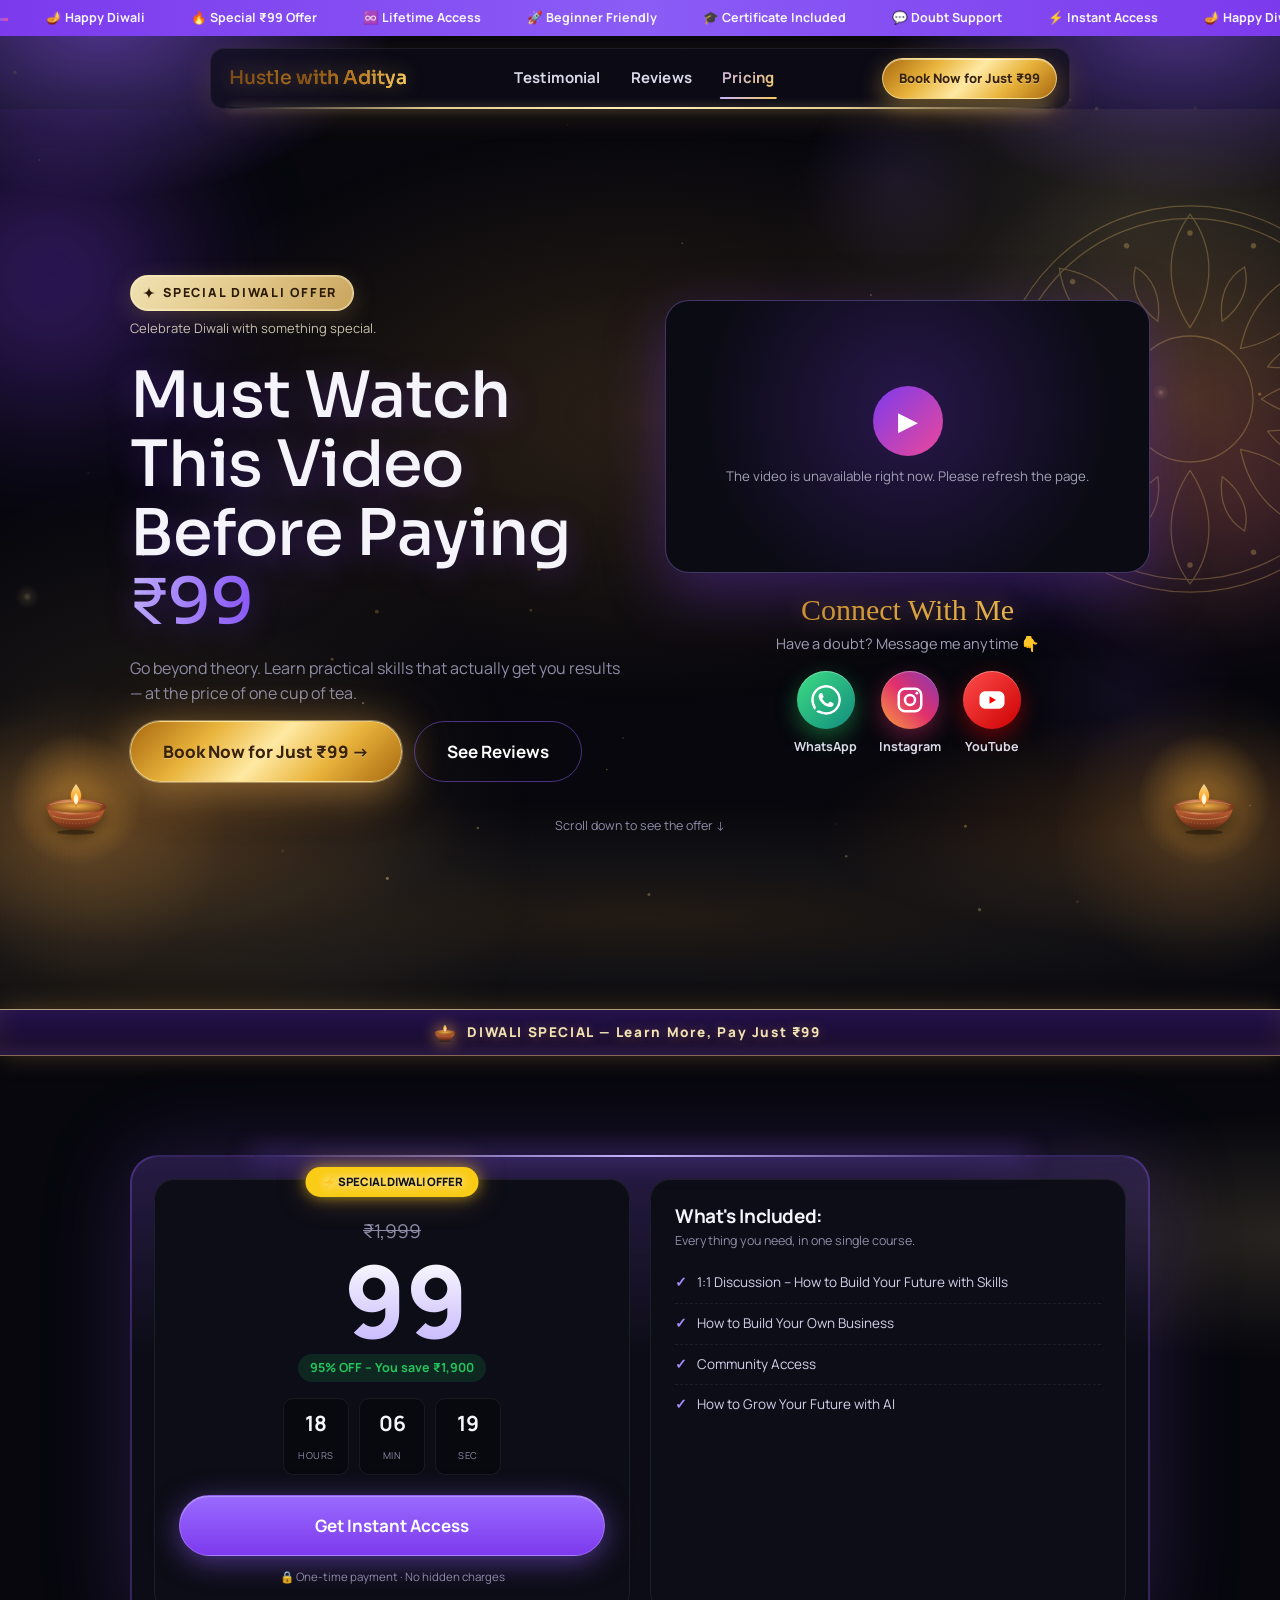
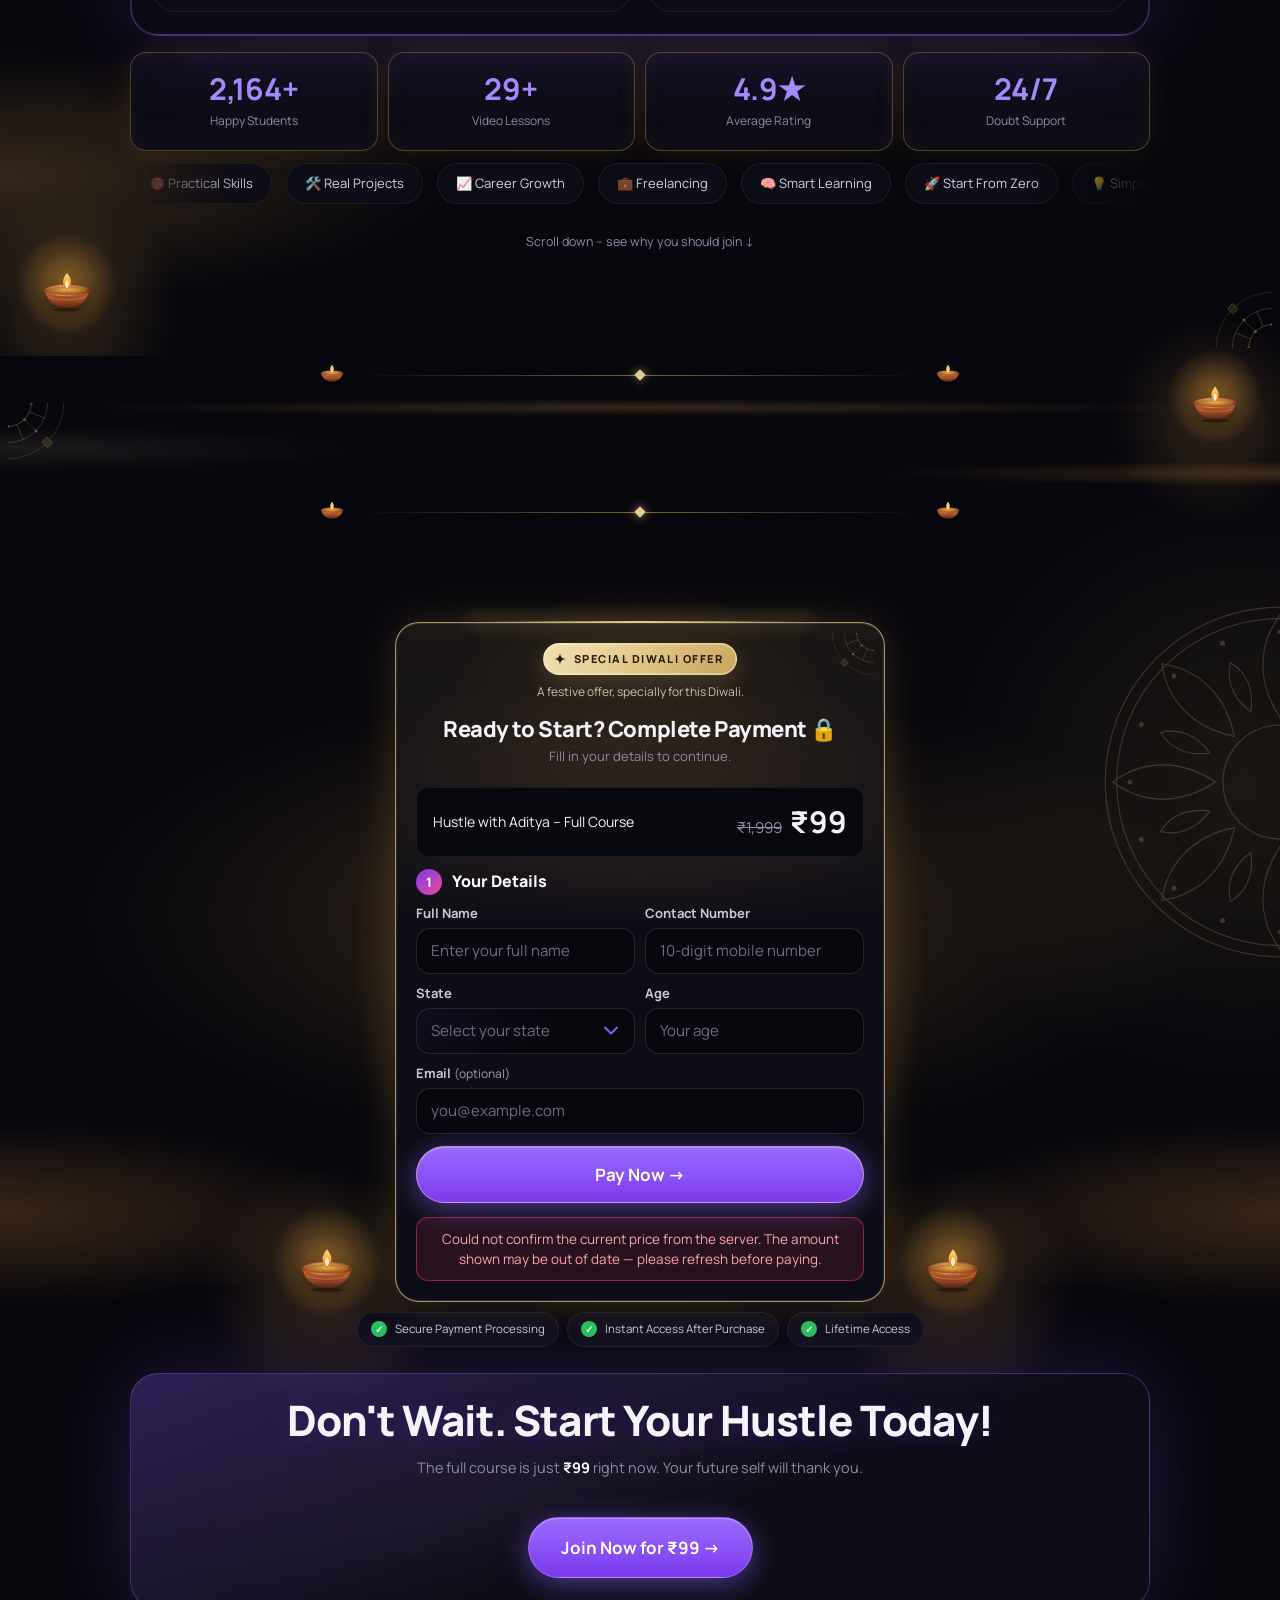
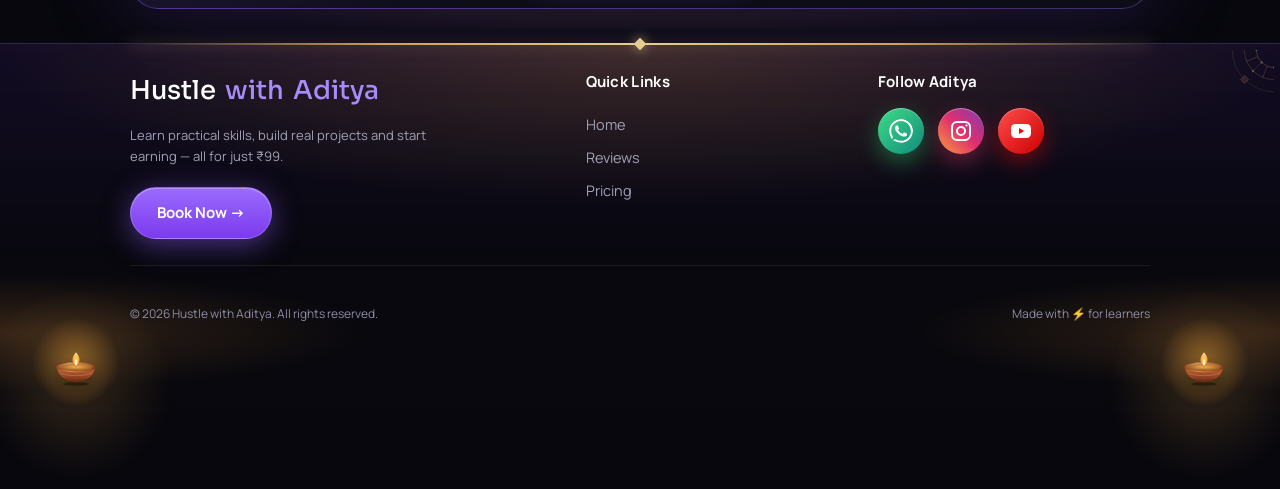
==== commit ee97d06f: "fix backend url typo" ====
--- a/index.html
+++ b/index.html
@@ -11,14 +11,16 @@
 <link rel="icon" href="data:image/svg+xml,%3Csvg xmlns=%27http://www.w3.org/2000/svg%27 viewBox=%270 0 100 100%27%3E%3Ctext y=%27.9em%27 font-size=%2790%27%3E⚡%3C/text%3E%3C/svg%3E">
 <link rel="stylesheet" href="css/main.css">
 <link rel="stylesheet" href="css/custom.css">
+<link rel="stylesheet" href="css/diwali.css"> <!-- DIWALI: delete this line + class="diwali" on <body> after Diwali -->
 </head>
-<body>
+<body class="diwali">
+<canvas class="dw dw-dust" aria-hidden="true"></canvas>
 <div class="progress" id="progress"></div>
 
 <!-- ============ TOP TICKER ============ -->
 <div class="ticker"><div class="move">
-  <span>🔥 Special ₹99 Offer</span><span>♾️ Lifetime Access</span><span>🚀 Beginner Friendly</span><span>🎓 Certificate Included</span><span>💬 Doubt Support</span><span>⚡ Instant Access</span>
-  <span>🔥 Special ₹99 Offer</span><span>♾️ Lifetime Access</span><span>🚀 Beginner Friendly</span><span>🎓 Certificate Included</span><span>💬 Doubt Support</span><span>⚡ Instant Access</span>
+  <span class="dw">🪔 Happy Diwali</span><span>🔥 Special ₹99 Offer</span><span>♾️ Lifetime Access</span><span>🚀 Beginner Friendly</span><span>🎓 Certificate Included</span><span>💬 Doubt Support</span><span>⚡ Instant Access</span>
+  <span class="dw">🪔 Happy Diwali</span><span>🔥 Special ₹99 Offer</span><span>♾️ Lifetime Access</span><span>🚀 Beginner Friendly</span><span>🎓 Certificate Included</span><span>💬 Doubt Support</span><span>⚡ Instant Access</span>
 </div></div>
 
 <!-- ============ NAVBAR ============ -->
@@ -26,7 +28,7 @@
   <div class="nav">
     <a href="#top" class="logo">Hustle <span>with Aditya</span></a>
     <div class="links" id="links">
-      <a href="#reviews">Reviews</a><a href="#pay">Pricing</a>
+      <a href="#reviews">Testimonial</a><a href="#reviews">Reviews</a><a href="#pay">Pricing</a>
     </div>
     <a href="#pay" class="btn btn-gold">Book Now<span class="long"> for Just ₹99</span></a>
     <button class="burger" id="burger" aria-label="Menu">☰</button>
@@ -41,10 +43,43 @@
 <!-- ======================================================= -->
 <section class="hero hero-screen" id="top">
   <div class="blob a"></div><div class="blob b"></div>
+  <!-- DIWALI: warm light + light sweep + hidden rangoli -->
+  <div class="dw dw-glow" aria-hidden="true"></div>
+  <div class="dw dw-diya hero-diya" aria-hidden="true"><svg viewBox="0 0 120 90" focusable="false"><defs>
+<linearGradient id="tch" x1="0" y1="0" x2="0" y2="1"><stop offset="0" stop-color="#C8683A"/><stop offset=".55" stop-color="#9A4524"/><stop offset="1" stop-color="#5E2A14"/></linearGradient>
+<linearGradient id="rmh" x1="0" y1="0" x2="1" y2="0"><stop offset="0" stop-color="#8F4020"/><stop offset=".35" stop-color="#D98B5A"/><stop offset=".6" stop-color="#C46F42"/><stop offset="1" stop-color="#7C3419"/></linearGradient>
+<radialGradient id="olh" cx=".5" cy=".4" r=".7"><stop offset="0" stop-color="#F2B24A"/><stop offset="1" stop-color="#7A3E12"/></radialGradient>
+<linearGradient id="flh" x1="0" y1="0" x2="0" y2="1"><stop offset="0" stop-color="#FFE7A0" stop-opacity=".9"/><stop offset=".5" stop-color="#FFB236"/><stop offset="1" stop-color="#F26B10"/></linearGradient></defs>
+<ellipse cx="60" cy="84" rx="30" ry="4" fill="#000" opacity=".35"/>
+<path d="M14 44C18 70 40 80 60 80S102 70 106 44C92 54 28 54 14 44Z" fill="url(#tch)"/>
+<path d="M22 58C40 66 80 66 98 58" fill="none" stroke="#C9A45C" stroke-width="1.3" opacity=".75"/>
+<path d="M30 66C46 72 74 72 90 66" fill="none" stroke="#E5CD91" stroke-width=".8" stroke-dasharray="1.5 3.5" opacity=".6"/>
+<ellipse cx="60" cy="44" rx="48" ry="12" fill="url(#rmh)"/>
+<ellipse cx="60" cy="44.5" rx="40" ry="8.6" fill="url(#olh)"/>
+<path d="M18 41C34 34 86 34 102 41" fill="none" stroke="#FFD9AE" stroke-width="1" opacity=".5"/>
+<path d="M60 45Q59 41 60 36Q61 41 60 45Z" fill="#2a160a"/>
+<g class="dw-fl"><path d="M60 8C69 20 73 30 60 42C47 30 51 20 60 8Z" fill="url(#flh)"/><path d="M60 22C65 29 65 35 60 41C55 35 55 29 60 22Z" fill="#FFF6D6"/></g></svg></div>
+  <div class="dw dw-diya hero-diya2" aria-hidden="true"><svg viewBox="0 0 120 90" focusable="false"><defs>
+<linearGradient id="tcr" x1="0" y1="0" x2="0" y2="1"><stop offset="0" stop-color="#C8683A"/><stop offset=".55" stop-color="#9A4524"/><stop offset="1" stop-color="#5E2A14"/></linearGradient>
+<linearGradient id="rmr" x1="0" y1="0" x2="1" y2="0"><stop offset="0" stop-color="#8F4020"/><stop offset=".35" stop-color="#D98B5A"/><stop offset=".6" stop-color="#C46F42"/><stop offset="1" stop-color="#7C3419"/></linearGradient>
+<radialGradient id="olr" cx=".5" cy=".4" r=".7"><stop offset="0" stop-color="#F2B24A"/><stop offset="1" stop-color="#7A3E12"/></radialGradient>
+<linearGradient id="flr" x1="0" y1="0" x2="0" y2="1"><stop offset="0" stop-color="#FFE7A0" stop-opacity=".9"/><stop offset=".5" stop-color="#FFB236"/><stop offset="1" stop-color="#F26B10"/></linearGradient></defs>
+<ellipse cx="60" cy="84" rx="30" ry="4" fill="#000" opacity=".35"/>
+<path d="M14 44C18 70 40 80 60 80S102 70 106 44C92 54 28 54 14 44Z" fill="url(#tcr)"/>
+<path d="M22 58C40 66 80 66 98 58" fill="none" stroke="#C9A45C" stroke-width="1.3" opacity=".75"/>
+<path d="M30 66C46 72 74 72 90 66" fill="none" stroke="#E5CD91" stroke-width=".8" stroke-dasharray="1.5 3.5" opacity=".6"/>
+<ellipse cx="60" cy="44" rx="48" ry="12" fill="url(#rmr)"/>
+<ellipse cx="60" cy="44.5" rx="40" ry="8.6" fill="url(#olr)"/>
+<path d="M18 41C34 34 86 34 102 41" fill="none" stroke="#FFD9AE" stroke-width="1" opacity=".5"/>
+<path d="M60 45Q59 41 60 36Q61 41 60 45Z" fill="#2a160a"/>
+<g class="dw-fl"><path d="M60 8C69 20 73 30 60 42C47 30 51 20 60 8Z" fill="url(#flr)"/><path d="M60 22C65 29 65 35 60 41C55 35 55 29 60 22Z" fill="#FFF6D6"/></g></svg></div>
+  <div class="dw dw-sweep" aria-hidden="true"></div>
+  <div class="dw dw-rgwrap hero-rg" aria-hidden="true"><svg class="dw-rg" viewBox="-100 -100 200 200" fill="none" stroke="currentColor" stroke-width=".6" stroke-linecap="round"><g><circle class="d" pathLength="1" style="--i:1" r="92"/><circle class="d" pathLength="1" style="--i:2" r="86"/><circle class="d" pathLength="1" style="--i:3" r="30"/><path class="d" pathLength="1" style="--i:4" d="M0-34C12-52 12-72 0-88C-12-72-12-52 0-34Z" transform="rotate(0)"/><path class="d" pathLength="1" style="--i:5" d="M0-34C12-52 12-72 0-88C-12-72-12-52 0-34Z" transform="rotate(45)"/><path class="d" pathLength="1" style="--i:6" d="M0-34C12-52 12-72 0-88C-12-72-12-52 0-34Z" transform="rotate(90)"/><path class="d" pathLength="1" style="--i:7" d="M0-34C12-52 12-72 0-88C-12-72-12-52 0-34Z" transform="rotate(135)"/><path class="d" pathLength="1" style="--i:8" d="M0-34C12-52 12-72 0-88C-12-72-12-52 0-34Z" transform="rotate(180)"/><path class="d" pathLength="1" style="--i:9" d="M0-34C12-52 12-72 0-88C-12-72-12-52 0-34Z" transform="rotate(225)"/><path class="d" pathLength="1" style="--i:10" d="M0-34C12-52 12-72 0-88C-12-72-12-52 0-34Z" transform="rotate(270)"/><path class="d" pathLength="1" style="--i:11" d="M0-34C12-52 12-72 0-88C-12-72-12-52 0-34Z" transform="rotate(315)"/><path class="d" pathLength="1" style="--i:12" d="M0-40C6-50 6-60 0-68C-6-60-6-50 0-40Z" transform="rotate(22.5)"/><path class="d" pathLength="1" style="--i:13" d="M0-40C6-50 6-60 0-68C-6-60-6-50 0-40Z" transform="rotate(67.5)"/><path class="d" pathLength="1" style="--i:14" d="M0-40C6-50 6-60 0-68C-6-60-6-50 0-40Z" transform="rotate(112.5)"/><path class="d" pathLength="1" style="--i:15" d="M0-40C6-50 6-60 0-68C-6-60-6-50 0-40Z" transform="rotate(157.5)"/><path class="d" pathLength="1" style="--i:16" d="M0-40C6-50 6-60 0-68C-6-60-6-50 0-40Z" transform="rotate(202.5)"/><path class="d" pathLength="1" style="--i:17" d="M0-40C6-50 6-60 0-68C-6-60-6-50 0-40Z" transform="rotate(247.5)"/><path class="d" pathLength="1" style="--i:18" d="M0-40C6-50 6-60 0-68C-6-60-6-50 0-40Z" transform="rotate(292.5)"/><path class="d" pathLength="1" style="--i:19" d="M0-40C6-50 6-60 0-68C-6-60-6-50 0-40Z" transform="rotate(337.5)"/></g><g fill="currentColor" stroke="none"><circle class="dt" r="1.3" cx="0" cy="-79" transform="rotate(0.0)"/><circle class="dt" r="1.3" cx="0" cy="-79" transform="rotate(22.5)"/><circle class="dt" r="1.3" cx="0" cy="-79" transform="rotate(45.0)"/><circle class="dt" r="1.3" cx="0" cy="-79" transform="rotate(67.5)"/><circle class="dt" r="1.3" cx="0" cy="-79" transform="rotate(90.0)"/><circle class="dt" r="1.3" cx="0" cy="-79" transform="rotate(112.5)"/><circle class="dt" r="1.3" cx="0" cy="-79" transform="rotate(135.0)"/><circle class="dt" r="1.3" cx="0" cy="-79" transform="rotate(157.5)"/><circle class="dt" r="1.3" cx="0" cy="-79" transform="rotate(180.0)"/><circle class="dt" r="1.3" cx="0" cy="-79" transform="rotate(202.5)"/><circle class="dt" r="1.3" cx="0" cy="-79" transform="rotate(225.0)"/><circle class="dt" r="1.3" cx="0" cy="-79" transform="rotate(247.5)"/><circle class="dt" r="1.3" cx="0" cy="-79" transform="rotate(270.0)"/><circle class="dt" r="1.3" cx="0" cy="-79" transform="rotate(292.5)"/><circle class="dt" r="1.3" cx="0" cy="-79" transform="rotate(315.0)"/><circle class="dt" r="1.3" cx="0" cy="-79" transform="rotate(337.5)"/></g></svg></div>
   <div class="wrap">
     <!-- HERO: text on left, video on right -->
     <div class="hero-split">
       <div class="hero-copy">
+        <div class="dw dw-offer" data-offer><span class="dw-pill"><svg viewBox="0 0 24 24" aria-hidden="true"><path fill="currentColor" d="M12 0C12.8 8 16 11.2 24 12C16 12.8 12.8 16 12 24C11.2 16 8 12.8 0 12C8 11.2 11.2 8 12 0Z"/></svg>SPECIAL DIWALI OFFER</span><span class="dw-sub">Celebrate Diwali with something special.</span></div>
         <h1 class="must-watch-heading">Must Watch This Video Before Paying <span class="gt">₹99</span></h1>
         <p class="lead">Go beyond theory. Learn practical skills that actually get you results — at the price of one cup of tea.</p>
         <div class="cta-row">
@@ -75,15 +110,20 @@
   </div>
 </section>
 
+<!-- DIWALI: offer strip below hero -->
+<div class="dw dw-strip" data-offer><span>🪔 DIWALI SPECIAL — Learn More, Pay Just ₹99</span></div>
+
 <!-- ======================================================= -->
 <!-- SCREEN 2 : PRICE + WHAT'S INCLUDED + STATS               -->
 <!-- ======================================================= -->
 <section class="hero hero-screen offer-screen" id="offer">
+  <div class="dw dw-orn br" aria-hidden="true"></div>
   <div class="wrap">
     <div class="frame reveal">
+      <i class="dw dw-spark" aria-hidden="true"><svg viewBox="0 0 24 24"><path fill="currentColor" d="M12 0C12.8 8 16 11.2 24 12C16 12.8 12.8 16 12 24C11.2 16 8 12.8 0 12C8 11.2 11.2 8 12 0Z"/></svg></i>
       <div class="fgrid">
         <div class="pricebox">
-          <div class="tag" data-offer>⚡ SPECIAL OFFER</div>
+          <div class="tag" data-offer>⚡ SPECIAL<span class="dw"> DIWALI</span> OFFER</div>
           <div class="old" data-compare data-list-price>₹1,999</div>
           <div class="price"><sup data-cur>₹</sup><span data-price-num>99</span></div>
           <div class="save" data-compare data-save>95% OFF – You save ₹1,900</div>
@@ -126,7 +166,9 @@
 <!-- ======================================================= -->
 <!-- PAGE 3 : TESTIMONIALS + PAYMENT                         -->
 <!-- ======================================================= -->
+<div class="dw dw-divider" aria-hidden="true"></div>
 <section class="section social-proof" id="reviews">
+  <div class="dw dw-orn tl" aria-hidden="true"></div>
   <div class="wrap">
     <div id="tWrap" hidden>
       <div class="label">Social Proof</div>
@@ -137,10 +179,30 @@
   </div>
 </section>
 
+<div class="dw dw-divider" aria-hidden="true"></div>
+
 <section class="section" id="payment-section" style="padding-top:30px">
+  <div class="dw dw-glow g2" aria-hidden="true"></div>
+  <div class="dw dw-diya pay-diya" aria-hidden="true"><svg viewBox="0 0 120 90" focusable="false"><defs>
+<linearGradient id="tcp" x1="0" y1="0" x2="0" y2="1"><stop offset="0" stop-color="#C8683A"/><stop offset=".55" stop-color="#9A4524"/><stop offset="1" stop-color="#5E2A14"/></linearGradient>
+<linearGradient id="rmp" x1="0" y1="0" x2="1" y2="0"><stop offset="0" stop-color="#8F4020"/><stop offset=".35" stop-color="#D98B5A"/><stop offset=".6" stop-color="#C46F42"/><stop offset="1" stop-color="#7C3419"/></linearGradient>
+<radialGradient id="olp" cx=".5" cy=".4" r=".7"><stop offset="0" stop-color="#F2B24A"/><stop offset="1" stop-color="#7A3E12"/></radialGradient>
+<linearGradient id="flp" x1="0" y1="0" x2="0" y2="1"><stop offset="0" stop-color="#FFE7A0" stop-opacity=".9"/><stop offset=".5" stop-color="#FFB236"/><stop offset="1" stop-color="#F26B10"/></linearGradient></defs>
+<ellipse cx="60" cy="84" rx="30" ry="4" fill="#000" opacity=".35"/>
+<path d="M14 44C18 70 40 80 60 80S102 70 106 44C92 54 28 54 14 44Z" fill="url(#tcp)"/>
+<path d="M22 58C40 66 80 66 98 58" fill="none" stroke="#C9A45C" stroke-width="1.3" opacity=".75"/>
+<path d="M30 66C46 72 74 72 90 66" fill="none" stroke="#E5CD91" stroke-width=".8" stroke-dasharray="1.5 3.5" opacity=".6"/>
+<ellipse cx="60" cy="44" rx="48" ry="12" fill="url(#rmp)"/>
+<ellipse cx="60" cy="44.5" rx="40" ry="8.6" fill="url(#olp)"/>
+<path d="M18 41C34 34 86 34 102 41" fill="none" stroke="#FFD9AE" stroke-width="1" opacity=".5"/>
+<path d="M60 45Q59 41 60 36Q61 41 60 45Z" fill="#2a160a"/>
+<g class="dw-fl"><path d="M60 8C69 20 73 30 60 42C47 30 51 20 60 8Z" fill="url(#flp)"/><path d="M60 22C65 29 65 35 60 41C55 35 55 29 60 22Z" fill="#FFF6D6"/></g></svg></div>
+  <div class="dw dw-rgwrap pay-rg" aria-hidden="true"><svg class="dw-rg" viewBox="-100 -100 200 200" fill="none" stroke="currentColor" stroke-width=".6" stroke-linecap="round"><g><circle class="d" pathLength="1" style="--i:1" r="92"/><circle class="d" pathLength="1" style="--i:2" r="86"/><circle class="d" pathLength="1" style="--i:3" r="30"/><path class="d" pathLength="1" style="--i:4" d="M0-34C12-52 12-72 0-88C-12-72-12-52 0-34Z" transform="rotate(0)"/><path class="d" pathLength="1" style="--i:5" d="M0-34C12-52 12-72 0-88C-12-72-12-52 0-34Z" transform="rotate(45)"/><path class="d" pathLength="1" style="--i:6" d="M0-34C12-52 12-72 0-88C-12-72-12-52 0-34Z" transform="rotate(90)"/><path class="d" pathLength="1" style="--i:7" d="M0-34C12-52 12-72 0-88C-12-72-12-52 0-34Z" transform="rotate(135)"/><path class="d" pathLength="1" style="--i:8" d="M0-34C12-52 12-72 0-88C-12-72-12-52 0-34Z" transform="rotate(180)"/><path class="d" pathLength="1" style="--i:9" d="M0-34C12-52 12-72 0-88C-12-72-12-52 0-34Z" transform="rotate(225)"/><path class="d" pathLength="1" style="--i:10" d="M0-34C12-52 12-72 0-88C-12-72-12-52 0-34Z" transform="rotate(270)"/><path class="d" pathLength="1" style="--i:11" d="M0-34C12-52 12-72 0-88C-12-72-12-52 0-34Z" transform="rotate(315)"/><path class="d" pathLength="1" style="--i:12" d="M0-40C6-50 6-60 0-68C-6-60-6-50 0-40Z" transform="rotate(22.5)"/><path class="d" pathLength="1" style="--i:13" d="M0-40C6-50 6-60 0-68C-6-60-6-50 0-40Z" transform="rotate(67.5)"/><path class="d" pathLength="1" style="--i:14" d="M0-40C6-50 6-60 0-68C-6-60-6-50 0-40Z" transform="rotate(112.5)"/><path class="d" pathLength="1" style="--i:15" d="M0-40C6-50 6-60 0-68C-6-60-6-50 0-40Z" transform="rotate(157.5)"/><path class="d" pathLength="1" style="--i:16" d="M0-40C6-50 6-60 0-68C-6-60-6-50 0-40Z" transform="rotate(202.5)"/><path class="d" pathLength="1" style="--i:17" d="M0-40C6-50 6-60 0-68C-6-60-6-50 0-40Z" transform="rotate(247.5)"/><path class="d" pathLength="1" style="--i:18" d="M0-40C6-50 6-60 0-68C-6-60-6-50 0-40Z" transform="rotate(292.5)"/><path class="d" pathLength="1" style="--i:19" d="M0-40C6-50 6-60 0-68C-6-60-6-50 0-40Z" transform="rotate(337.5)"/></g><g fill="currentColor" stroke="none"><circle class="dt" r="1.3" cx="0" cy="-79" transform="rotate(0.0)"/><circle class="dt" r="1.3" cx="0" cy="-79" transform="rotate(22.5)"/><circle class="dt" r="1.3" cx="0" cy="-79" transform="rotate(45.0)"/><circle class="dt" r="1.3" cx="0" cy="-79" transform="rotate(67.5)"/><circle class="dt" r="1.3" cx="0" cy="-79" transform="rotate(90.0)"/><circle class="dt" r="1.3" cx="0" cy="-79" transform="rotate(112.5)"/><circle class="dt" r="1.3" cx="0" cy="-79" transform="rotate(135.0)"/><circle class="dt" r="1.3" cx="0" cy="-79" transform="rotate(157.5)"/><circle class="dt" r="1.3" cx="0" cy="-79" transform="rotate(180.0)"/><circle class="dt" r="1.3" cx="0" cy="-79" transform="rotate(202.5)"/><circle class="dt" r="1.3" cx="0" cy="-79" transform="rotate(225.0)"/><circle class="dt" r="1.3" cx="0" cy="-79" transform="rotate(247.5)"/><circle class="dt" r="1.3" cx="0" cy="-79" transform="rotate(270.0)"/><circle class="dt" r="1.3" cx="0" cy="-79" transform="rotate(292.5)"/><circle class="dt" r="1.3" cx="0" cy="-79" transform="rotate(315.0)"/><circle class="dt" r="1.3" cx="0" cy="-79" transform="rotate(337.5)"/></g></svg></div>
   <div class="wrap">
     <!-- PAYMENT -->
     <div class="pay reveal" id="pay">
+      <div class="dw dw-orn tr" aria-hidden="true"></div>
+      <div class="dw dw-offer compact" data-offer><span class="dw-pill"><svg viewBox="0 0 24 24" aria-hidden="true"><path fill="currentColor" d="M12 0C12.8 8 16 11.2 24 12C16 12.8 12.8 16 12 24C11.2 16 8 12.8 0 12C8 11.2 11.2 8 12 0Z"/></svg>SPECIAL DIWALI OFFER</span><span class="dw-sub">A festive offer, specially for this Diwali.</span></div>
       <h3>Ready to Start? Complete Payment 🔒</h3>
       <p class="s">Fill in your details to continue.</p>
       <div class="sum"><span>Hustle with Aditya – Full Course</span><span><s data-compare data-list-price>₹1,999</s><b>₹99</b></span></div>
@@ -185,7 +247,7 @@
 </section>
 
 <!-- ============ FINAL CTA ============ -->
-<section style="padding:10px 0 20px">
+<section class="dw-sec-final" style="padding:10px 0 20px">
   <div class="wrap">
     <div class="final reveal">
       <h2>Don't Wait. Start Your Hustle Today!</h2>
@@ -197,6 +259,8 @@
 
 <!-- ============ FOOTER ============ -->
 <footer class="site-footer">
+  <span class="dw dw-fdia" aria-hidden="true"></span>
+  <div class="dw dw-orn tr" aria-hidden="true"></div>
   <div class="wrap">
     <div class="sf-top">
       <div class="sf-brand">
@@ -227,6 +291,7 @@
 </footer>
 
 <div class="sticky"><div><b>₹99</b><s data-compare data-list-price>₹1,999</s></div><a href="#pay" class="btn">Book Now</a></div>
+
 
 <!-- scripts (config.js must be first) -->
 <script src="https://checkout.razorpay.com/v1/checkout.js"></script>
@@ -243,5 +308,8 @@
 <script src="js/pop.js"></script>
 <script src="js/details.js"></script>
 <script src="js/menu-close.js"></script>
+<script src="js/diwali.js" defer></script> <!-- DIWALI -->
+<script src="js/diwali-lights.js" defer></script> <!-- DIWALI LIGHTS -->
+
 </body>
 </html>
--- a/css/custom.css
+++ b/css/custom.css
@@ -29,10 +29,10 @@
 .hero-copy .cta-row { justify-content: flex-start; }
 .hero-copy .chips { justify-content: flex-start; }
 
-.must-watch-heading {
+.hero h1.must-watch-heading {
   font-family: 'Sora', 'Manrope', sans-serif;
-  font-weight: 700;
-  line-height: 1.32;       /* slightly open, not too loose */
+  font-weight: 500;
+  line-height: 1.08;
   letter-spacing: -0.01em;
   margin-bottom: 18px;
 }
@@ -780,4 +780,15 @@
 .social-proof .sp-title { text-transform: uppercase; font-weight: 800; line-height: 1.12; letter-spacing: -.5px; font-size: clamp(26px, 5vw, 46px); }
 .social-proof .sub { margin: 14px auto 0 !important; }
 .social-proof #tGrid { margin-top: 44px; }
-@media (max-width: 600px) { .social-proof { padding: 60px 0 50px !important; } .social-proof #tGrid { margin-top: 30px; } }+@media (max-width: 600px) { .social-proof { padding: 60px 0 50px !important; } .social-proof #tGrid { margin-top: 30px; } }
+/* ---------- SMOOTH SCROLL FIX (phone / tablet) ----------
+   scroll-snap + smooth-scroll + heavy blur/backdrop-filter made touch scrolling
+   "stick" between screen 1 and screen 2. Desktop is unchanged. */
+@media (max-width: 900px) {
+  html { scroll-snap-type: none !important; scroll-behavior: auto !important; overscroll-behavior-y: none; }
+  .hero-screen { scroll-snap-align: none; }
+  .blob { animation: none !important; filter: blur(40px); }          /* animated 70px blur = very heavy on phones */
+  header .nav { backdrop-filter: none; -webkit-backdrop-filter: none; background: rgba(14,13,26,.94); }
+  .sticky { backdrop-filter: none; -webkit-backdrop-filter: none; background: rgba(7,7,13,.97); }
+  .progress { will-change: transform; }
+}
--- a/css/diwali.css
+++ b/css/diwali.css
@@ -0,0 +1,333 @@
+/* =========================================================
+   QUIET LUXURY DIWALI  (css/diwali.css)
+   ON : <body class="diwali">   OFF : class="diwali" hata do
+   1 Light sweep  2 Hidden rangoli  3 One sparkle  4 Warm ambient light
+   ========================================================= */
+body:not(.diwali) .dw { display: none !important; }
+body.diwali #top .wrap, body.diwali .offer-screen .wrap, body.diwali #payment-section .wrap { position: relative; z-index: 1; }
+body.diwali #top.hero { position: relative; overflow: hidden; }
+body.diwali #payment-section { position: relative; overflow-x: clip; }
+
+/* ---- Golden particles (poori site, ek fixed canvas; content ke peeche) ---- */
+body.diwali section, body.diwali footer { position: relative; z-index: 1; }
+.dw-dust { position: fixed; inset: 0; width: 100%; height: 100%; z-index: 0; pointer-events: none; }
+
+/* ---- SPECIAL DIWALI OFFER (hero = bada, payment = compact; dono ek hi design) ---- */
+.dw-offer { display: flex; flex-direction: column; align-items: flex-start; gap: 7px; margin-bottom: 14px; }
+.dw-offer[hidden] { display: none; }
+.dw-pill { position: relative; overflow: hidden; display: inline-flex; align-items: center; gap: 8px; padding: 7px 16px 7px 12px; border-radius: 999px;
+  font-weight: 800; font-size: 12.5px; letter-spacing: .14em; color: #2b1a05;
+  background: linear-gradient(135deg, #F1E2B4, #E5CD91 40%, #C9A45C);
+  box-shadow: 0 6px 22px rgba(201,164,92,.25), 0 0 0 1px rgba(255,248,225,.35) inset; animation: dwFadeIn .9s ease both; }
+.dw-pill svg { width: 12px; height: 12px; flex: none; }
+.dw-pill::after { content: ""; position: absolute; inset: 0; background: linear-gradient(100deg, transparent 30%, rgba(255,255,255,.55) 50%, transparent 70%);
+  transform: translateX(-120%); animation: dwShim 1.6s ease 1.2s 1 both; }   /* sirf ek baar */
+.dw-sub { font-size: 13px; color: #e8dfc8; opacity: .85; }
+.dw-offer.compact { align-items: center; text-align: center; margin: 0 0 16px; }
+.dw-offer.compact .dw-pill { font-size: 11px; padding: 6px 13px 6px 10px; }
+.dw-offer.compact .dw-sub { font-size: 12px; }
+@keyframes dwFadeIn { from { opacity: 0; transform: translateY(6px); } to { opacity: 1; transform: none; } }
+@keyframes dwShim { to { transform: translateX(120%); } }
+@media (max-width: 900px) { .hero-copy .dw-offer { align-items: center; text-align: center; } }
+@media (max-width: 640px) { .dw-pill { font-size: 11.5px; letter-spacing: .1em; } }
+
+/* ---- Realistic diya (terracotta clay): hero ke neeche-left + payment ke side mein ---- */
+.dw-diya { --w: 76px; position: absolute; width: var(--w); z-index: 0; pointer-events: none; }
+.dw-diya svg { display: block; width: 100%; filter: drop-shadow(0 6px 8px rgba(0,0,0,.5)); }
+.dw-diya::before { content: ""; position: absolute; left: 50%; top: calc(var(--w) * -.74); width: calc(var(--w) * 2); aspect-ratio: 1; transform: translateX(-50%);
+  border-radius: 50%; background: radial-gradient(circle, rgba(255,176,60,.30), rgba(255,176,60,0) 62%); animation: dwGlow2 3.2s ease-in-out infinite; }
+.dw-fl { transform-box: fill-box; transform-origin: 50% 100%; animation: dwFlick 2s ease-in-out infinite; }
+.hero-diya { left: clamp(14px, 3vw, 48px); bottom: 14px; }
+.pay-diya { --w: 64px; left: calc(50% - 245px - 100px); bottom: 70px; }
+.pay-diya::before, .pay-diya .dw-fl { animation-delay: .9s; }
+@media (min-width: 901px) { .hero-diya { bottom: auto; top: min(calc(100vh - 230px), calc(100% - 82px)); } }
+@media (max-width: 900px) {
+  .pay-diya { display: none; }
+  body.diwali #top.hero { padding-bottom: 96px; }                 /* diya ke liye jagah, content ke neeche */
+  .hero-diya { --w: 56px; left: 14px; transform: none; bottom: 14px; }
+  .hero-diya2 { --w: 56px; right: 14px; bottom: 14px; }
+}
+@keyframes dwGlow2 { 0%,100% { opacity: .75; } 50% { opacity: 1; } }
+@keyframes dwFlick { 0%,100% { transform: scale(1) rotate(-1.5deg); } 30% { transform: scale(1.04,1.09) rotate(1.5deg); } 60% { transform: scale(.97,1.03) rotate(-1deg); } 80% { transform: scale(1.03,1.07) rotate(1deg); } }
+
+/* ---- 4. Ambient warm light (hero corner + payment ke paas, bahut halka) ---- */
+.dw-glow { position: absolute; left: -18%; bottom: -26%; width: min(70vw, 780px); aspect-ratio: 1; border-radius: 50%;
+  pointer-events: none; z-index: 0;
+  background: radial-gradient(circle, rgba(217,154,67,.13) 0%, rgba(201,164,92,.07) 38%, rgba(201,164,92,0) 68%);
+  animation: dwBreathe 14s ease-in-out infinite; }
+.dw-glow.g2 { left: auto; right: -22%; top: -8%; bottom: auto; width: min(60vw, 640px); animation: none; opacity: .8; }
+@keyframes dwBreathe { 0%,100% { opacity: .75; transform: scale(1); } 50% { opacity: 1; transform: scale(1.06); } }
+
+/* ---- 1. Golden light sweep (hero + ek divider, kabhi-kabhi, alag timing) ---- */
+.dw-sweep { position: absolute; inset: 0; overflow: hidden; pointer-events: none; z-index: 0; }
+.dw-sweep::before { content: ""; position: absolute; top: -20%; bottom: -20%; left: 0; width: 55%;
+  background: linear-gradient(100deg, rgba(201,164,92,0) 0%, rgba(229,205,145,.05) 25%, rgba(229,205,145,.11) 48%, rgba(217,154,67,.05) 70%, rgba(217,154,67,0) 100%);
+  transform: translateX(-110%) skewX(-14deg); opacity: 0; animation: dwSweepA 18s cubic-bezier(.45,0,.25,1) 3s infinite; }
+@keyframes dwSweepA { 0% { transform: translateX(-110%) skewX(-14deg); opacity: 0; } 12% { opacity: .6; }
+  17% { opacity: 1; } 24% { opacity: .5; } 30%,100% { transform: translateX(210%) skewX(-14deg); opacity: 0; } }
+/* divider: gold line + centre diamond, scroll par ek baar reveal, phir kabhi-kabhi halka shimmer */
+
+.dw-divider { position: relative; z-index: 1; width: min(560px, 82%); height: 11px; margin: 14px auto; }
+.dw-divider::before { content: ""; position: absolute; left: 0; right: 0; top: 5px; height: 1px;
+  background: linear-gradient(90deg, transparent, #FFF1B8, transparent) no-repeat -40% 0 / 28% 100%, linear-gradient(90deg, transparent, rgba(201,164,92,.6), transparent);
+  animation: dwLine 14s ease-in-out 3s infinite; transition: transform 1.2s cubic-bezier(.3,.7,.2,1); }
+.dw-divider::after { content: ""; position: absolute; left: 50%; top: 1px; width: 8px; height: 8px; background: #E5CD91; box-shadow: 0 0 10px rgba(229,205,145,.65);
+  transform: translateX(-50%) rotate(45deg); transition: transform .8s ease .5s, opacity .8s ease .5s; }
+@keyframes dwLine { 0%,70% { background-position: -40% 0, 0 0; } 100% { background-position: 140% 0, 0 0; } }
+html.dw-js .dw-divider::before { transform: scaleX(0); }
+html.dw-js .dw-divider::after { transform: translateX(-50%) rotate(45deg) scale(0); opacity: 0; }
+html.dw-js .dw-divider.on::before { transform: none; }
+html.dw-js .dw-divider.on::after { transform: translateX(-50%) rotate(45deg); opacity: 1; }
+
+/* ---- 2. Hidden rangoli (scroll par ek baar draw hota hai, phir sthir) ---- */
+.dw-rgwrap { position: absolute; pointer-events: none; z-index: 0; color: #C9A45C; }
+.hero-rg { top: 80px; right: -120px; width: min(44vw, 420px); }
+.pay-rg { top: 60px; right: -190px; width: 380px; }
+.dw-rg { display: block; width: 100%; opacity: .36; transform-origin: 50% 50%; animation: dwRot 120s linear infinite; }
+.pay-rg .dw-rg { opacity: .26; animation-duration: 150s; }
+@keyframes dwRot { to { transform: rotate(360deg); } }
+.dw-rg .d { stroke-dasharray: 1; stroke-dashoffset: 0; }
+html.dw-js .dw-rg { opacity: 0; transition: opacity 2.6s ease; }
+html.dw-js .dw-rg.on { opacity: .36; }
+html.dw-js .pay-rg .dw-rg.on { opacity: .26; }
+html.dw-js .dw-rg .d { stroke-dashoffset: 1; transition: stroke-dashoffset 2.8s cubic-bezier(.4,0,.2,1); transition-delay: calc(var(--i) * .16s); }
+html.dw-js .dw-rg.on .d { stroke-dashoffset: 0; }
+html.dw-js .dw-rg .dt { opacity: 0; transition: opacity 1.8s ease 3s; }
+html.dw-js .dw-rg.on .dt { opacity: 1; }
+
+/* ---- 3. Ek hi sparkle (offer card ke kone par) ---- */
+.dw-spark { position: absolute; top: -9px; right: 34px; width: 20px; height: 20px; z-index: 2; pointer-events: none; color: #FFF1B8;
+  filter: drop-shadow(0 0 5px rgba(229,205,145,.8)); opacity: 0; transform: scale(.5); animation: dwTwinkle 11s ease-in-out 5s infinite; }
+.dw-spark svg { display: block; width: 100%; height: 100%; }
+@keyframes dwTwinkle { 0%,72% { opacity: 0; transform: scale(.5); } 82% { opacity: .95; transform: scale(1); } 92% { opacity: 0; transform: scale(.7); } 100% { opacity: 0; } }
+
+/* ---- Responsive ---- */
+@media (max-width: 900px) { .pay-rg { display: none; } }
+@media (max-width: 640px) {
+  .dw-badge { font-size: 12.5px; padding: 6px 13px; }
+  .dw-glow { left: -35%; width: 110vw; }
+
+  /* MOBILE: mini diya -> hero ke bottom-left kone me (padding-bottom ki jagah me, content se door) */
+  .hero-diya { --w: 46px; left: 16px; right: auto; transform: none; bottom: 22px; }
+  .hero-diya2 { --w: 46px; right: 16px; left: auto; bottom: 22px; }
+  .hero-diya svg { filter: drop-shadow(0 4px 6px rgba(0,0,0,.5)); }
+
+  /* MOBILE: rangoli chhota + halka (10-18% opacity), 120s slow rotation, hero ke andar clip */
+  .hero-rg { top: 120px; right: -26vw; width: 54vw; }
+  .dw-rg { animation-duration: 120s; }
+  html.dw-js .dw-rg.on, html.dw-js .hero-rg .dw-rg.on { opacity: .3; }
+  .dw-rg { opacity: .3; }
+}
+@media (max-width: 360px) { .hero-rg { display: none; } }
+/* ===== MOBILE ENHANCEMENTS (sirf phone, <=640px) ===== */
+@media (max-width: 640px) {
+  /* 1. SPECIAL DIWALI OFFER badge: slow breathing champagne glow (5s), size static */
+  .hero-copy .dw-offer { margin-bottom: 18px; }
+}
+@media (max-width: 360px) { .dw-pill { font-size: 10.5px; letter-spacing: .07em; padding: 6px 11px 6px 9px; } }
+   /* bahut chhoti screen par readability ke liye hide */
+
+/* ---- Reduced motion: sab sthir, rangoli seedha dikhta hai ---- */
+@media (prefers-reduced-motion: reduce) {
+  .dw-glow, .dw-sweep::before, .dw-divider::after, .dw-spark, .dw-pill, .dw-pill::after, .dw-diya::before, .dw-fl { animation: none !important; }
+  .dw-pill::after { display: none; }
+  .dw-sweep, .dw-divider::after, .dw-spark { display: none; }
+  html.dw-js .dw-rg, html.dw-js .dw-rg .d, html.dw-js .dw-rg .dt { transition: none; opacity: .36; stroke-dashoffset: 0; animation: none; }
+  .dw-rg { animation: none; }
+  html.dw-js .dw-rg .dt { opacity: 1; }
+}
+
+/* ---- Price box ka yellow tag: "SPECIAL DIWALI OFFER" (wahi font/design) + halki glow ---- */
+body.diwali .tag { text-shadow: 0 0 7px rgba(255,255,255,.75), 0 0 14px rgba(255,236,170,.9);
+  box-shadow: 0 0 14px rgba(250,204,21,.55), 0 0 30px rgba(217,154,67,.35); animation: dwTagGlow 3.4s ease-in-out infinite; }
+@keyframes dwTagGlow {
+  0%,100% { box-shadow: 0 0 12px rgba(250,204,21,.45), 0 0 26px rgba(217,154,67,.28); }
+  50%     { box-shadow: 0 0 20px rgba(250,204,21,.75), 0 0 40px rgba(217,154,67,.45); }
+}
+@media (prefers-reduced-motion: reduce) { body.diwali .tag { animation: none; } }
+
+/* =========================================================
+   FULL-SITE DIWALI ENHANCEMENTS (header, hero, offer strip, sections, pricing, footer)
+   ========================================================= */
+
+/* ---- Header: patli gold line ---- */
+body.diwali header .nav { position: relative; }
+body.diwali header .nav::after { content: ""; position: absolute; left: 18px; right: 18px; bottom: -1px; height: 1px; pointer-events: none;
+  background: linear-gradient(90deg, transparent, rgba(201,164,92,.75), transparent); }
+
+/* ---- Hero: offer badge border + slow breathing glow (sab devices) ---- */
+.dw-pill { white-space: nowrap; border: 1px solid rgba(255,241,184,.55);
+  animation: dwFadeIn .9s ease both, dwPillGlow 5s ease-in-out 1.2s infinite; }
+@keyframes dwPillGlow {
+  0%,100% { box-shadow: 0 4px 14px rgba(201,164,92,.16), 0 0 0 1px rgba(255,248,225,.35) inset; }
+  50%     { box-shadow: 0 6px 24px rgba(217,154,67,.36), 0 0 0 1px rgba(255,248,225,.45) inset; }
+}
+/* ---- Hero: rangoli ke peeche soft gold glow ---- */
+.hero-rg::before { content: ""; position: absolute; inset: -14%; border-radius: 50%; pointer-events: none;
+  background: radial-gradient(circle, rgba(217,154,67,.24), rgba(201,164,92,.09) 45%, rgba(201,164,92,0) 68%); }
+/* ---- Hero: dusra diya (sirf bade screen, rangoli ke saath balance) ---- */
+.hero-diya2 { right: clamp(14px, 3vw, 48px); left: auto; bottom: 14px; }
+.hero-diya2::before, .hero-diya2 .dw-fl { animation-delay: 1.3s; }
+@media (min-width: 901px) { .hero-diya2 { bottom: auto; top: min(calc(100vh - 230px), calc(100% - 82px)); } }
+/* ---- Hero: neeche warm golden light, dono sire transparent ---- */
+body.diwali #top.hero::after { content: ""; position: absolute; left: 0; right: 0; bottom: 0; height: 240px; z-index: 0; pointer-events: none;
+  background: radial-gradient(ellipse 75% 50% at 50% 62%, rgba(217,154,67,.13) 0%, rgba(229,205,145,.06) 42%, rgba(201,164,92,0) 100%);
+  animation: dwHeroLight 12s ease-in-out infinite; }
+@keyframes dwHeroLight { 0%,100% { opacity: .7; } 50% { opacity: 1; } }
+
+/* ---- Hero: load par ek chhota sparkle burst (rangoli ke centre se, content ke peeche) ---- */
+.dw-burst { position: absolute; z-index: 0; width: 0; height: 0; pointer-events: none; right: calc(min(44vw, 420px) / 2 - 120px); top: calc(80px + min(44vw, 420px) / 2); }
+.dw-bp { position: absolute; left: 0; top: 0; width: 4px; height: 4px; margin: -2px; border-radius: 50%; background: #FFF1B8; opacity: 0;
+  box-shadow: 0 0 8px 1px rgba(229,205,145,.8); animation: dwBurst 1.5s cubic-bezier(.2,.7,.3,1) .7s 1 both; }
+@keyframes dwBurst {
+  0%   { transform: rotate(var(--a)) translateX(0) scale(.7); opacity: 0; }
+  18%  { opacity: 1; }
+  100% { transform: rotate(var(--a)) translateX(var(--r)) scale(.15); opacity: 0; }
+}
+@media (max-width: 640px) { .dw-burst { right: -1vw; top: calc(120px + 27vw); } }
+
+/* ---- Offer strip (hero ke neeche) ---- */
+.dw-strip { position: relative; z-index: 1; display: flex; justify-content: center; padding: 12px 16px; text-align: center;
+  border-top: 1px solid rgba(201,164,92,.32); border-bottom: 1px solid rgba(201,164,92,.32);
+  background: linear-gradient(90deg, rgba(201,164,92,0), rgba(201,164,92,.15) 20%, rgba(217,154,67,.2) 50%, rgba(201,164,92,.15) 80%, rgba(201,164,92,0)); }
+.dw-strip[hidden] { display: none; }
+.dw-strip span { font-weight: 800; font-size: 13.5px; letter-spacing: .12em; color: #F1E2B4; text-shadow: 0 0 12px rgba(217,154,67,.45); }
+@media (max-width: 640px) { .dw-strip { padding: 10px 12px; } .dw-strip span { font-size: 11.5px; letter-spacing: .07em; line-height: 1.4; } }
+@media (max-width: 360px) { .dw-strip span { font-size: 10.5px; letter-spacing: .04em; } }
+
+/* ---- Section corner ornaments (chhote rangoli fragments, content ke peeche) ---- */
+.dw-orn { position: absolute; width: 72px; height: 72px; pointer-events: none; z-index: 0; opacity: .4;
+  background: url("../assets/icons/orn-corner.svg") no-repeat 0 0 / contain; }
+.dw-orn.tl { top: 8px; left: 8px; }
+.dw-orn.tr { top: 8px; right: 8px; transform: scaleX(-1); }
+.dw-orn.br { bottom: 8px; right: 8px; transform: scale(-1); }
+.dw-orn.bl { bottom: 8px; left: 8px; transform: scaleY(-1); }
+.pay .dw-orn { width: 54px; height: 54px; top: 10px; right: 10px; }
+.site-footer .dw-orn { width: 54px; height: 54px; top: 6px; right: 6px; }
+html.dw-js .dw-orn { opacity: 0; transition: opacity 1.6s ease; }
+html.dw-js .dw-orn.on { opacity: .4; }
+@media (max-width: 640px) { .dw-orn { width: 44px; height: 44px; } .pay .dw-orn, .site-footer .dw-orn { width: 38px; height: 38px; } }
+
+/* ---- Cards: patli gold edge + halka warm glow; desktop hover par roshni ---- */
+body.diwali .card.stat, body.diwali .card.feat, body.diwali .card.t { border-color: rgba(201,164,92,.24); box-shadow: 0 0 24px rgba(217,154,67,.06); }
+@media (hover: hover) { body.diwali .card:hover { border-color: rgba(201,164,92,.5); box-shadow: 0 10px 34px rgba(217,154,67,.16); } }
+
+/* ---- Pricing: gold border/glow, entry par ek baar ---- */
+body.diwali .pay { border-color: rgba(201,164,92,.55); background: linear-gradient(180deg, rgba(201,164,92,.10), var(--card) 45%); box-shadow: 0 0 40px rgba(217,154,67,.10); }
+body.diwali .pay::before { background: linear-gradient(90deg, transparent, #E5CD91, transparent); box-shadow: 0 0 18px 2px rgba(201,164,92,.45); }
+body.diwali .pay::after { content: ""; position: absolute; inset: -34px; z-index: -1; border-radius: 52px; pointer-events: none;
+  background: radial-gradient(closest-side, rgba(217,154,67,.2), rgba(217,154,67,0)); opacity: 0; transition: opacity 1.8s ease; }
+body.diwali .pay.dw-in::after, html:not(.dw-js) body.diwali .pay::after { opacity: 1; }
+html.dw-js .pay .dw-offer { opacity: 0; transition: opacity 1s ease .3s; }
+html.dw-js .pay.dw-in .dw-offer { opacity: 1; }
+/* Pay button: gold shimmer har ~8 sec (text shimmer ke upar) */
+body.diwali #payBtn { isolation: isolate; outline: 1px solid rgba(229,205,145,.4); outline-offset: -1px; }
+body.diwali #payBtn::before { content: ""; position: absolute; inset: 0; z-index: -1; pointer-events: none;
+  background: linear-gradient(100deg, transparent 35%, rgba(255,241,184,.45) 50%, transparent 65%); transform: translateX(-120%); animation: dwBtnShine 8s ease-in-out 2s infinite; }
+@keyframes dwBtnShine { 0%,70% { transform: translateX(-120%); } 100% { transform: translateX(120%); } }
+
+/* ---- Footer: warm glow + gold top line + center diamond ---- */
+body.diwali footer.site-footer { background: radial-gradient(ellipse 60% 70% at 50% 0%, rgba(217,154,67,.13), rgba(217,154,67,0) 70%), linear-gradient(180deg, rgba(124,58,237,.10), rgba(8,8,14,.95) 60%); }
+body.diwali footer.site-footer::before { background: linear-gradient(90deg, transparent, #C9A45C, #E5CD91, #C9A45C, transparent); box-shadow: 0 0 14px rgba(201,164,92,.5); animation: none; }
+.dw-fdia { position: absolute; top: 0; left: 50%; width: 9px; height: 9px; background: #E5CD91; box-shadow: 0 0 12px rgba(229,205,145,.7); z-index: 2; pointer-events: none;
+  transform: translate(-50%, -50%) rotate(45deg); }
+html.dw-js .dw-fdia { opacity: 0; transition: opacity 1.2s ease; }
+html.dw-js .dw-fdia.on { opacity: 1; }
+
+@media (prefers-reduced-motion: reduce) {
+  .dw-pill, body.diwali #payBtn::before, body.diwali #top.hero::after, .dw-divider::before { animation: none !important; }
+  .dw-burst { display: none; }
+  html.dw-js .dw-divider::before, html.dw-js .dw-divider::after, html.dw-js .dw-orn, html.dw-js .dw-fdia, body.diwali .pay::after, html.dw-js .pay .dw-offer { transition: none; }
+}
+
+
+/* =========================================================
+   LIGHT FESTIVAL UPGRADE  (diyas, pools of light, stars)
+   js/diwali-lights.js diyas/stars banata hai; yahan sirf styling hai
+   ========================================================= */
+
+/* ---- Strip: deep purple + illuminated gold border + shimmer + diya icon ---- */
+body.diwali .dw-strip { overflow: hidden; background: linear-gradient(180deg, #24124d, #150a32 70%, #1b0e40);
+  border-top: 1px solid rgba(229,205,145,.75); border-bottom: 1px solid rgba(201,164,92,.6);
+  box-shadow: 0 0 26px rgba(217,154,67,.28), inset 0 -10px 26px rgba(217,154,67,.1); }
+body.diwali .dw-strip::after { content: ""; position: absolute; top: 0; bottom: 0; left: 0; width: 28%; pointer-events: none;
+  background: linear-gradient(100deg, transparent, rgba(255,241,184,.14), transparent); transform: translateX(-130%) skewX(-16deg); animation: dwStripShine 9s ease-in-out 2s infinite; }
+@keyframes dwStripShine { 0%,60% { transform: translateX(-130%) skewX(-16deg); } 100% { transform: translateX(480%) skewX(-16deg); } }
+.dw-strip span { position: relative; z-index: 2; display: inline-flex; align-items: center; gap: 9px; }
+.dwd-ic { display: inline-block; width: 26px; flex: none; filter: drop-shadow(0 0 8px rgba(255,176,60,.9)); }
+.dwd-ic svg { display: block; width: 100%; }
+.dwd-ic .dw-fl { transform-box: fill-box; transform-origin: 50% 100%; animation: dwFlick 2s ease-in-out infinite; }
+
+/* ---- Diyas: zyada glow + aas-paas ki roshni ---- */
+.dw-diya::before { background: radial-gradient(circle, rgba(255,176,60,.46), rgba(255,176,60,0) 62%); }
+.dw-diya::after { content: ""; position: absolute; left: 50%; top: calc(var(--w) * -1.4); width: calc(var(--w) * 4.2); aspect-ratio: 1; transform: translateX(-50%); border-radius: 50%; pointer-events: none; z-index: -1;
+  background: radial-gradient(circle, rgba(217,154,67,.2), rgba(217,154,67,0) 66%); }
+.dwd-offer { --w: 58px; left: clamp(10px, 3vw, 50px); bottom: 44px; display: none; }
+.dwd-rev   { --w: 54px; right: clamp(10px, 3vw, 50px); bottom: 70px; display: none; }
+.dwd-pay   { --w: 64px; right: calc(50% - 245px - 100px); bottom: 70px; display: none; }
+.dwd-dv    { --w: 28px; bottom: -3px; }
+.dwd-dv.l  { left: -42px; } .dwd-dv.r { right: -42px; }
+.dwd-dv .dw-fl, .dwd-dv.r::before, .dwd-dv.r .dw-fl { animation-delay: .7s; }
+.dwd-ft    { --w: 50px; bottom: 26px; }
+.dwd-ft.l  { left: clamp(12px, 4vw, 70px); } .dwd-ft.r { right: clamp(12px, 4vw, 70px); }
+.dwd-ft.r::before, .dwd-ft.r .dw-fl, .dwd-pay .dw-fl { animation-delay: 1.1s; }
+@media (min-width: 1100px) { .dwd-offer, .dwd-rev { display: block; } }
+@media (min-width: 901px) { .dwd-pay { display: block; } }
+@media (max-width: 640px) {
+  .dwd-dv { --w: 22px; } .dwd-dv.l { left: -28px; } .dwd-dv.r { right: -28px; }
+  .dwd-ft { --w: 32px; bottom: 100px; } .dwd-ft.l { left: 12px; } .dwd-ft.r { right: 12px; }
+}
+
+/* ---- Twinkle stars ---- */
+.dw-tw { position: absolute; z-index: 1; pointer-events: none; color: #FFF1B8; opacity: 0; filter: drop-shadow(0 0 5px rgba(255,226,150,.9));
+  animation: dwTw2 var(--t, 10s) ease-in-out var(--d, 0s) infinite; }
+.dw-tw svg { display: block; width: 100%; height: 100%; }
+@keyframes dwTw2 { 0%,60% { opacity: 0; transform: scale(.4) rotate(0); } 72% { opacity: 1; transform: scale(1) rotate(25deg); } 86% { opacity: 0; transform: scale(.5) rotate(45deg); } 100% { opacity: 0; } }
+
+/* ---- Ambient light pools (har section ka alag composition) ---- */
+body.diwali #top.hero { background-image:
+  radial-gradient(55% 45% at 50% 34%, rgba(217,154,67,.17), rgba(217,154,67,0) 72%),
+  radial-gradient(38% 38% at 88% 12%, rgba(229,205,145,.13), rgba(229,205,145,0) 70%),
+  radial-gradient(40% 18% at 8% 80%, rgba(255,160,60,.2), rgba(255,160,60,0) 72%),
+  radial-gradient(40% 18% at 92% 80%, rgba(255,160,60,.17), rgba(255,160,60,0) 72%); }
+body.diwali #offer { background-image:
+  radial-gradient(50% 20% at 0% 80%, rgba(217,154,67,.22), rgba(217,154,67,0) 72%),
+  radial-gradient(45% 20% at 100% 20%, rgba(229,205,145,.14), rgba(229,205,145,0) 70%),
+  radial-gradient(60% 45% at 50% 50%, rgba(217,154,67,.07), rgba(217,154,67,0) 75%); }
+body.diwali #reviews { background-image:
+  radial-gradient(60% 12% at 50% 13%, rgba(217,154,67,.22), rgba(217,154,67,0) 75%),
+  radial-gradient(45% 18% at 100% 80%, rgba(255,160,60,.19), rgba(255,160,60,0) 72%),
+  radial-gradient(40% 34% at 0% 55%, rgba(229,205,145,.1), rgba(229,205,145,0) 72%); }
+body.diwali #payment-section { background-image:
+  radial-gradient(62% 40% at 50% 46%, rgba(217,154,67,.22), rgba(217,154,67,0) 72%),
+  radial-gradient(40% 16% at 0% 82%, rgba(255,160,60,.2), rgba(255,160,60,0) 72%),
+  radial-gradient(40% 16% at 100% 82%, rgba(255,160,60,.2), rgba(255,160,60,0) 72%); }
+body.diwali .dw-sec-final { background-image: radial-gradient(60% 70% at 50% 60%, rgba(217,154,67,.16), rgba(217,154,67,0) 72%); }
+/* headings ke peeche halki roshni */
+body.diwali .section h2, body.diwali .sp-title { position: relative; }
+body.diwali .section h2::before, body.diwali .sp-title::before { content: ""; position: absolute; left: 50%; top: 50%; width: min(640px, 110%); height: 210%; transform: translate(-50%, -50%); z-index: -1; pointer-events: none;
+  background: radial-gradient(closest-side, rgba(217,154,67,.2), rgba(217,154,67,0)); }
+
+/* ---- Header: brighter line + warm glow ---- */
+body.diwali header .nav { box-shadow: 0 8px 28px rgba(217,154,67,.14); }
+body.diwali header .nav::after { height: 1.5px; background: linear-gradient(90deg, transparent, #E5CD91, #FFF1B8, #E5CD91, transparent); box-shadow: 0 0 10px rgba(229,205,145,.6); }
+
+/* ---- Hero CTA aur pricing: zyada roshni ---- */
+body.diwali #top .btn.btn-gold { box-shadow: 0 0 0 1px rgba(255,241,184,.4), 0 10px 40px rgba(217,154,67,.5), 0 0 60px rgba(217,154,67,.25); }
+body.diwali .pay { border-color: rgba(229,205,145,.7); box-shadow: 0 0 46px rgba(217,154,67,.2), 0 0 0 1px rgba(255,241,184,.1) inset; }
+body.diwali .pay::after { background: radial-gradient(closest-side, rgba(217,154,67,.36), rgba(217,154,67,0)); inset: -44px; }
+body.diwali .card.stat, body.diwali .card.feat, body.diwali .card.t { border-color: rgba(201,164,92,.34); box-shadow: 0 0 30px rgba(217,154,67,.11), inset 0 0 26px rgba(217,154,67,.04); }
+
+/* ---- Footer: bhaari light ---- */
+body.diwali footer.site-footer { background: radial-gradient(ellipse 70% 60% at 50% 0%, rgba(217,154,67,.22), rgba(217,154,67,0) 72%), radial-gradient(40% 22% at 0% 78%, rgba(255,160,60,.18), rgba(255,160,60,0) 72%), radial-gradient(40% 22% at 100% 78%, rgba(255,160,60,.18), rgba(255,160,60,0) 72%), linear-gradient(180deg, rgba(124,58,237,.10), rgba(8,8,14,.95) 60%); }
+@media (max-width: 900px) { body.diwali footer.site-footer::after { animation: none; display: none; } }   /* heavy sweep phone par band */
+
+@media (prefers-reduced-motion: reduce) {
+  body.diwali .dw-strip::after, .dwd-ic .dw-fl, .dw-tw { animation: none !important; }
+  .dw-tw { display: none; }
+}
+
+/* overflow guard: glow/ornaments se horizontal scroll na bane (sticky header par asar nahi) */
+body.diwali section, body.diwali footer.site-footer { overflow-x: clip; }
+.dwd-dv::before, .dwd-dv::after { display: none; }
+
